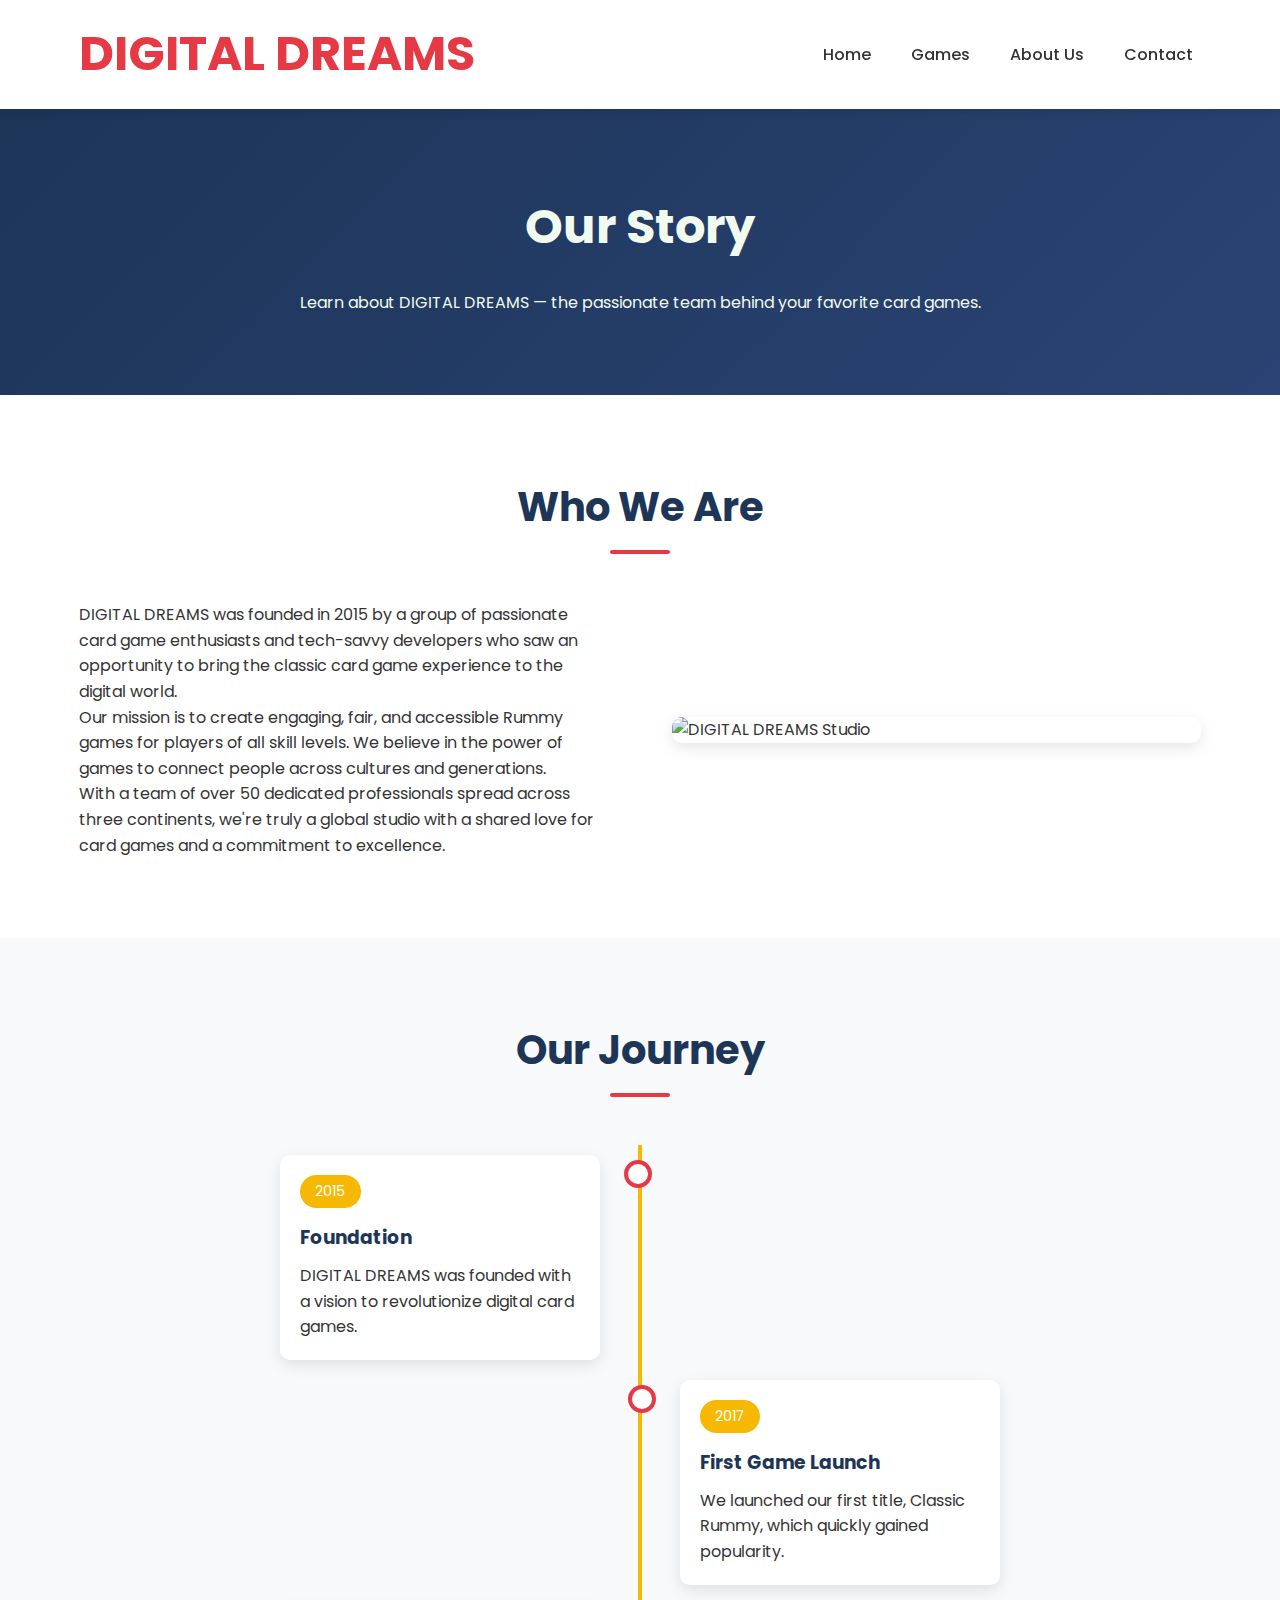
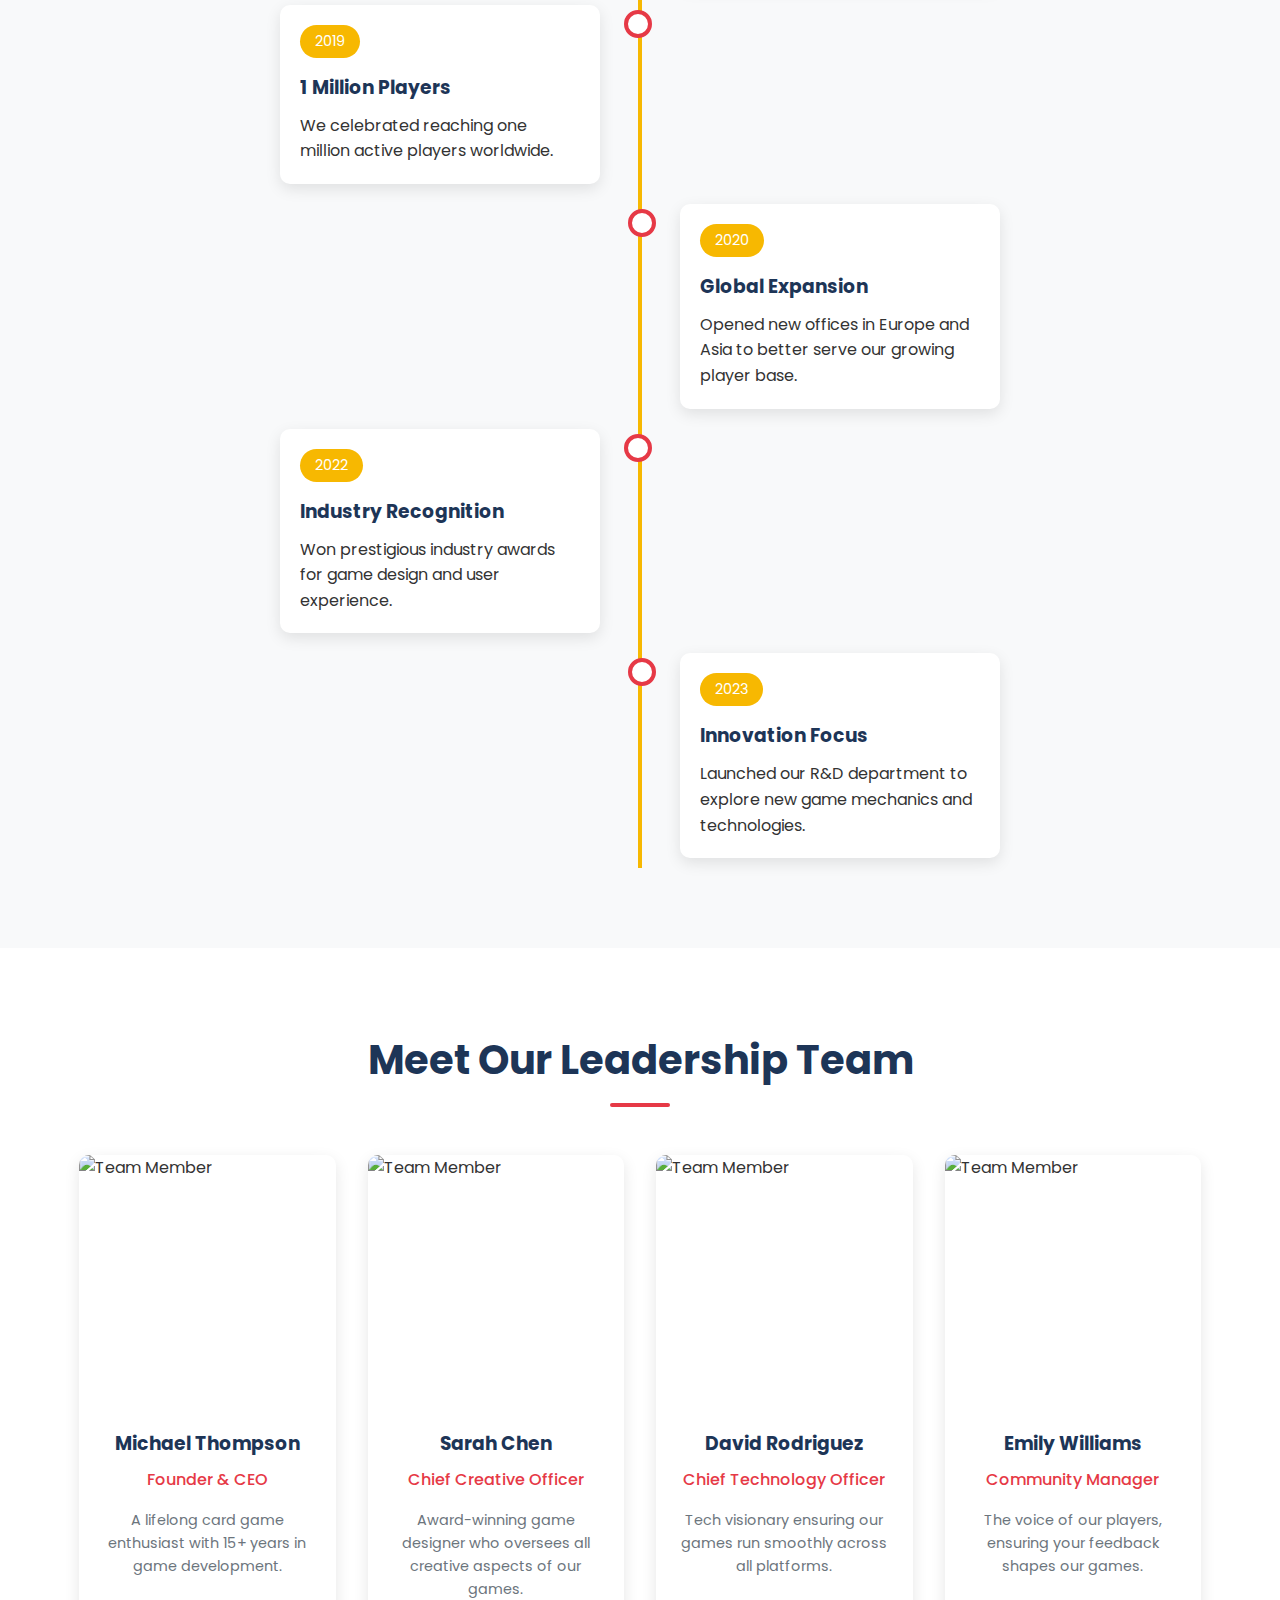
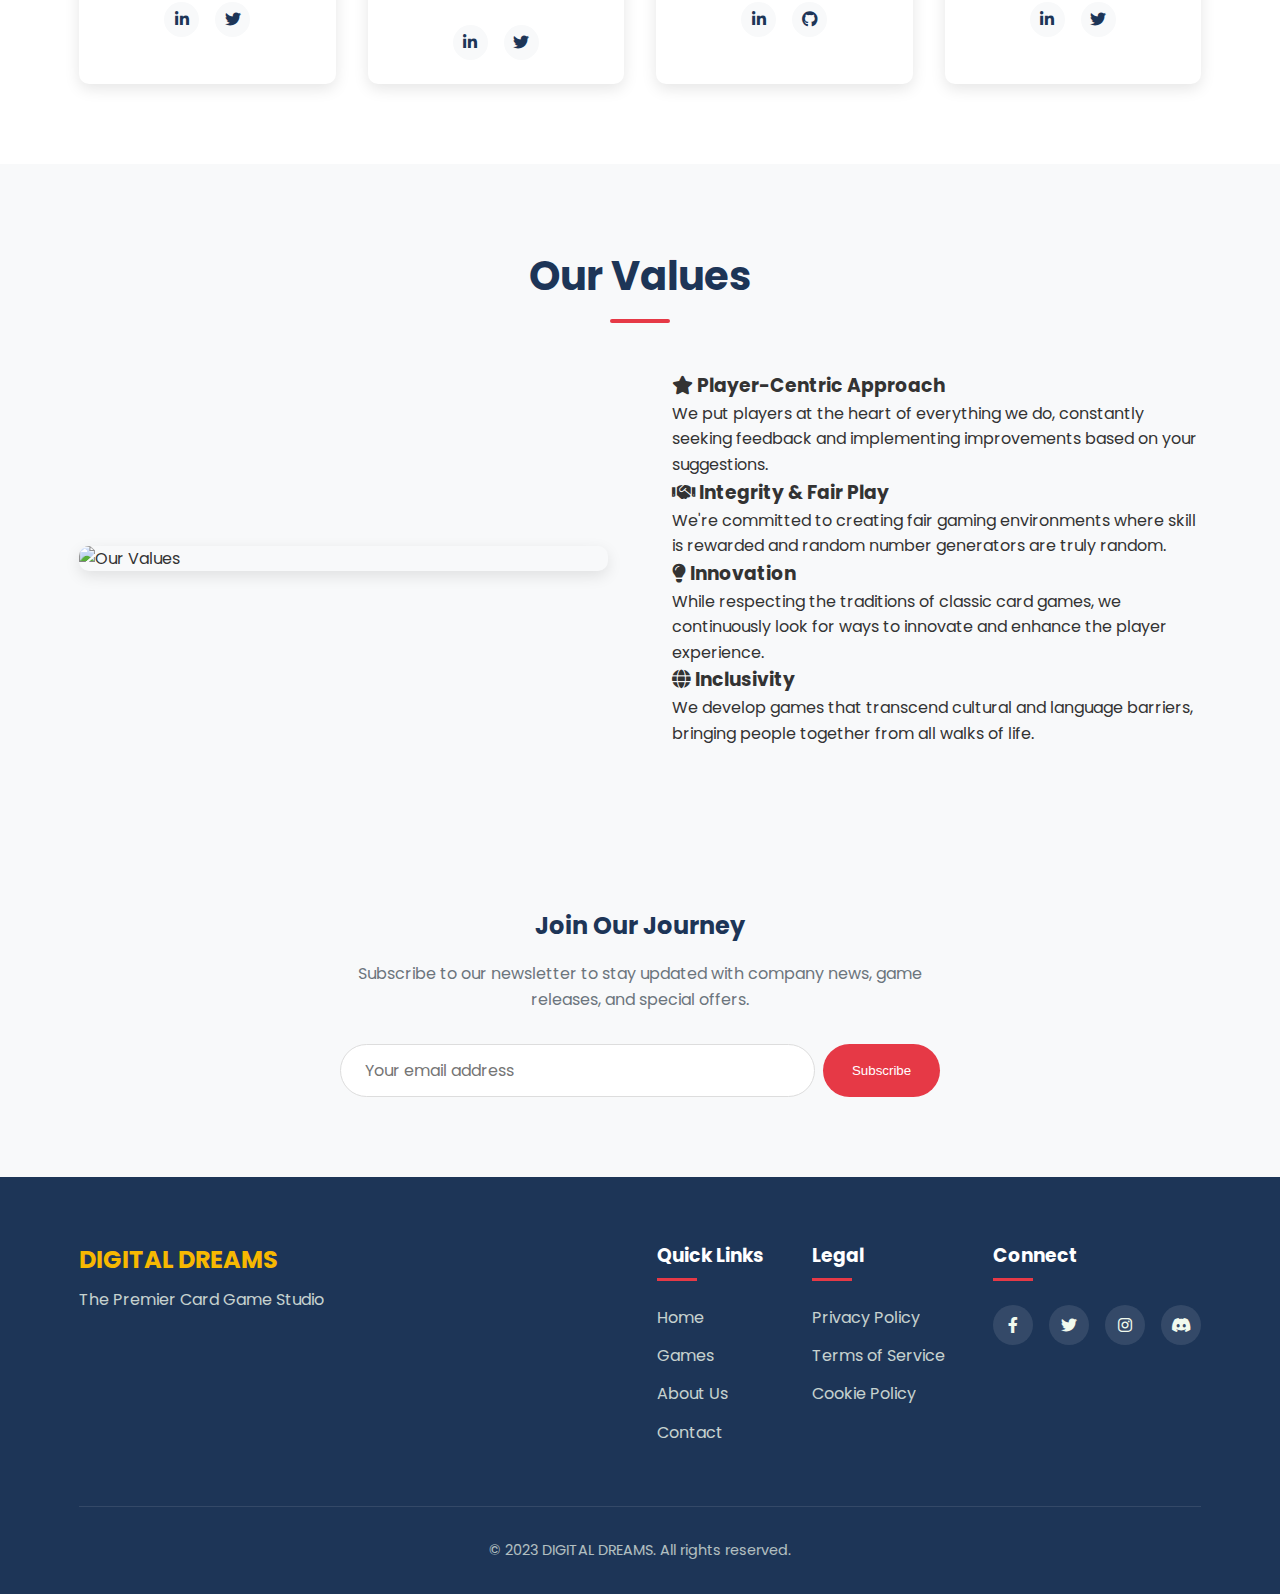
==== pages/about.html @ e808d35d "初始提交：DIGITAL DREAMS网站框架" ====
<!DOCTYPE html>
<html lang="en">

<head>
    <meta charset="UTF-8">
    <meta name="viewport" content="width=device-width, initial-scale=1.0">
    <title>About Us - DIGITAL DREAMS</title>
    <link rel="stylesheet" href="../assets/css/style.css">
    <link rel="stylesheet" href="https://cdnjs.cloudflare.com/ajax/libs/font-awesome/6.0.0/css/all.min.css">
    <link rel="preconnect" href="https://fonts.googleapis.com">
    <link rel="preconnect" href="https://fonts.gstatic.com" crossorigin>
    <link href="https://fonts.googleapis.com/css2?family=Poppins:wght@300;400;500;600;700&display=swap"
        rel="stylesheet">
    <style>
        /* Additional styles specific to about page */
        .about-hero {
            background: linear-gradient(135deg, var(--secondary-color) 0%, #2a4374 100%);
            color: var(--light-text);
            padding: 5rem 0;
            position: relative;
        }

        .about-hero::after {
            content: '';
            position: absolute;
            top: 0;
            left: 0;
            width: 100%;
            height: 100%;
            background-image: url('../assets/images/card-pattern.webp');
            background-size: 200px;
            opacity: 0.05;
            z-index: 1;
        }

        .about-hero .container {
            position: relative;
            z-index: 2;
            text-align: center;
            max-width: 800px;
        }

        .about-hero h1 {
            font-size: 3rem;
            margin-bottom: 1.5rem;
        }

        .about-section {
            padding: 5rem 0;
        }

        .about-section:nth-child(even) {
            background-color: var(--light-gray);
        }

        .about-content {
            display: flex;
            align-items: center;
            gap: 4rem;
        }

        .about-text {
            flex: 1;
        }

        .about-image {
            flex: 1;
            border-radius: 10px;
            overflow: hidden;
            box-shadow: var(--shadow);
        }

        .team-grid {
            display: grid;
            grid-template-columns: repeat(auto-fill, minmax(250px, 1fr));
            gap: 2rem;
            margin-top: 3rem;
        }

        .team-member {
            background-color: white;
            border-radius: 10px;
            overflow: hidden;
            box-shadow: var(--shadow);
            transition: var(--transition);
        }

        .team-member:hover {
            transform: translateY(-10px);
        }

        .team-image {
            height: 250px;
        }

        .team-image img {
            width: 100%;
            height: 100%;
            object-fit: cover;
        }

        .team-info {
            padding: 1.5rem;
            text-align: center;
        }

        .team-info h3 {
            margin-bottom: 0.5rem;
            color: var(--dark-color);
        }

        .team-info h4 {
            color: var(--primary-color);
            font-weight: 500;
            margin-bottom: 1rem;
        }

        .team-info p {
            font-size: 0.9rem;
            color: var(--gray-color);
        }

        .team-social {
            display: flex;
            justify-content: center;
            gap: 1rem;
            margin-top: 1.5rem;
        }

        .team-social a {
            width: 35px;
            height: 35px;
            border-radius: 50%;
            background-color: var(--light-gray);
            display: flex;
            align-items: center;
            justify-content: center;
            color: var(--dark-color);
            transition: var(--transition);
        }

        .team-social a:hover {
            background-color: var(--primary-color);
            color: white;
        }

        /* Timeline styles */
        .timeline {
            position: relative;
            max-width: 800px;
            margin: 3rem auto 0;
        }

        .timeline::after {
            content: '';
            position: absolute;
            width: 4px;
            background-color: var(--accent-color);
            top: 0;
            bottom: 0;
            left: 50%;
            margin-left: -2px;
        }

        .timeline-item {
            padding: 10px 40px;
            position: relative;
            width: 50%;
            box-sizing: border-box;
        }

        .timeline-item:nth-child(odd) {
            left: 0;
        }

        .timeline-item:nth-child(even) {
            left: 50%;
        }

        .timeline-item::after {
            content: '';
            position: absolute;
            width: 20px;
            height: 20px;
            background-color: white;
            border: 4px solid var(--primary-color);
            top: 15px;
            border-radius: 50%;
            z-index: 1;
        }

        .timeline-item:nth-child(odd)::after {
            right: -12px;
        }

        .timeline-item:nth-child(even)::after {
            left: -12px;
        }

        .timeline-content {
            padding: 20px;
            background-color: white;
            position: relative;
            border-radius: 10px;
            box-shadow: var(--shadow);
        }

        .timeline-content h3 {
            color: var(--dark-color);
            margin-bottom: 10px;
        }

        .timeline-date {
            display: inline-block;
            background-color: var(--accent-color);
            color: white;
            padding: 5px 15px;
            border-radius: 20px;
            font-size: 0.9rem;
            margin-bottom: 15px;
        }

        @media screen and (max-width: 768px) {
            .about-content {
                flex-direction: column;
                gap: 2rem;
            }

            .timeline::after {
                left: 31px;
            }

            .timeline-item {
                width: 100%;
                padding-left: 70px;
                padding-right: 20px;
            }

            .timeline-item:nth-child(even) {
                left: 0;
            }

            .timeline-item::after {
                left: 19px;
            }

            .timeline-item:nth-child(odd)::after {
                right: auto;
            }
        }
    </style>
</head>

<body>
    <header>
        <div class="container">
            <div class="logo">
                <a href="../index.html">
                    <h1>DIGITAL DREAMS</h1>
                </a>
            </div>
            <nav>
                <ul class="main-nav">
                    <li><a href="../index.html">Home</a></li>
                    <li><a href="games.html">Games</a></li>
                    <li><a href="about.html" class="active">About Us</a></li>
                    <li><a href="contact.html">Contact</a></li>
                </ul>
                <div class="mobile-menu-toggle">
                    <i class="fas fa-bars"></i>
                </div>
            </nav>
        </div>
    </header>

    <section class="about-hero">
        <div class="container">
            <h1>Our Story</h1>
            <p>Learn about DIGITAL DREAMS — the passionate team behind your favorite card games.</p>
        </div>
    </section>

    <section class="about-section">
        <div class="container">
            <h2 class="section-title">Who We Are</h2>
            <div class="about-content">
                <div class="about-text">
                    <p>DIGITAL DREAMS was founded in 2015 by a group of passionate card game enthusiasts and tech-savvy
                        developers who saw an opportunity to bring the classic card game experience to the digital
                        world.</p>
                    <p>Our mission is to create engaging, fair, and accessible Rummy games for players of all skill
                        levels. We believe in the power of games to connect people across cultures and generations.</p>
                    <p>With a team of over 50 dedicated professionals spread across three continents, we're truly a
                        global studio with a shared love for card games and a commitment to excellence.</p>
                </div>
                <div class="about-image">
                    <img src="../assets/images/studio.webp" alt="DIGITAL DREAMS Studio">
                </div>
            </div>
        </div>
    </section>

    <section class="about-section">
        <div class="container">
            <h2 class="section-title">Our Journey</h2>
            <div class="timeline">
                <div class="timeline-item">
                    <div class="timeline-content">
                        <span class="timeline-date">2015</span>
                        <h3>Foundation</h3>
                        <p>DIGITAL DREAMS was founded with a vision to revolutionize digital card games.</p>
                    </div>
                </div>
                <div class="timeline-item">
                    <div class="timeline-content">
                        <span class="timeline-date">2017</span>
                        <h3>First Game Launch</h3>
                        <p>We launched our first title, Classic Rummy, which quickly gained popularity.</p>
                    </div>
                </div>
                <div class="timeline-item">
                    <div class="timeline-content">
                        <span class="timeline-date">2019</span>
                        <h3>1 Million Players</h3>
                        <p>We celebrated reaching one million active players worldwide.</p>
                    </div>
                </div>
                <div class="timeline-item">
                    <div class="timeline-content">
                        <span class="timeline-date">2020</span>
                        <h3>Global Expansion</h3>
                        <p>Opened new offices in Europe and Asia to better serve our growing player base.</p>
                    </div>
                </div>
                <div class="timeline-item">
                    <div class="timeline-content">
                        <span class="timeline-date">2022</span>
                        <h3>Industry Recognition</h3>
                        <p>Won prestigious industry awards for game design and user experience.</p>
                    </div>
                </div>
                <div class="timeline-item">
                    <div class="timeline-content">
                        <span class="timeline-date">2023</span>
                        <h3>Innovation Focus</h3>
                        <p>Launched our R&D department to explore new game mechanics and technologies.</p>
                    </div>
                </div>
            </div>
        </div>
    </section>

    <section class="about-section">
        <div class="container">
            <h2 class="section-title">Meet Our Leadership Team</h2>
            <div class="team-grid">
                <div class="team-member">
                    <div class="team-image">
                        <img src="../assets/images/team1.webp" alt="Team Member">
                    </div>
                    <div class="team-info">
                        <h3>Michael Thompson</h3>
                        <h4>Founder & CEO</h4>
                        <p>A lifelong card game enthusiast with 15+ years in game development.</p>
                        <div class="team-social">
                            <a href="#"><i class="fab fa-linkedin-in"></i></a>
                            <a href="#"><i class="fab fa-twitter"></i></a>
                        </div>
                    </div>
                </div>
                <div class="team-member">
                    <div class="team-image">
                        <img src="../assets/images/team2.webp" alt="Team Member">
                    </div>
                    <div class="team-info">
                        <h3>Sarah Chen</h3>
                        <h4>Chief Creative Officer</h4>
                        <p>Award-winning game designer who oversees all creative aspects of our games.</p>
                        <div class="team-social">
                            <a href="#"><i class="fab fa-linkedin-in"></i></a>
                            <a href="#"><i class="fab fa-twitter"></i></a>
                        </div>
                    </div>
                </div>
                <div class="team-member">
                    <div class="team-image">
                        <img src="../assets/images/team3.webp" alt="Team Member">
                    </div>
                    <div class="team-info">
                        <h3>David Rodriguez</h3>
                        <h4>Chief Technology Officer</h4>
                        <p>Tech visionary ensuring our games run smoothly across all platforms.</p>
                        <div class="team-social">
                            <a href="#"><i class="fab fa-linkedin-in"></i></a>
                            <a href="#"><i class="fab fa-github"></i></a>
                        </div>
                    </div>
                </div>
                <div class="team-member">
                    <div class="team-image">
                        <img src="../assets/images/team4.webp" alt="Team Member">
                    </div>
                    <div class="team-info">
                        <h3>Emily Williams</h3>
                        <h4>Community Manager</h4>
                        <p>The voice of our players, ensuring your feedback shapes our games.</p>
                        <div class="team-social">
                            <a href="#"><i class="fab fa-linkedin-in"></i></a>
                            <a href="#"><i class="fab fa-twitter"></i></a>
                        </div>
                    </div>
                </div>
            </div>
        </div>
    </section>

    <section class="about-section">
        <div class="container">
            <h2 class="section-title">Our Values</h2>
            <div class="about-content">
                <div class="about-image">
                    <img src="../assets/images/values.webp" alt="Our Values">
                </div>
                <div class="about-text">
                    <h3><i class="fas fa-star"></i> Player-Centric Approach</h3>
                    <p>We put players at the heart of everything we do, constantly seeking feedback and implementing
                        improvements based on your suggestions.</p>

                    <h3><i class="fas fa-handshake"></i> Integrity & Fair Play</h3>
                    <p>We're committed to creating fair gaming environments where skill is rewarded and random number
                        generators are truly random.</p>

                    <h3><i class="fas fa-lightbulb"></i> Innovation</h3>
                    <p>While respecting the traditions of classic card games, we continuously look for ways to innovate
                        and enhance the player experience.</p>

                    <h3><i class="fas fa-globe"></i> Inclusivity</h3>
                    <p>We develop games that transcend cultural and language barriers, bringing people together from all
                        walks of life.</p>
                </div>
            </div>
        </div>
    </section>

    <section id="newsletter" class="newsletter">
        <div class="container">
            <div class="newsletter-content">
                <h2>Join Our Journey</h2>
                <p>Subscribe to our newsletter to stay updated with company news, game releases, and special offers.</p>
                <form class="newsletter-form">
                    <input type="email" placeholder="Your email address" required>
                    <button type="submit" class="btn btn-primary">Subscribe</button>
                </form>
            </div>
        </div>
    </section>

    <footer>
        <div class="container">
            <div class="footer-content">
                <div class="footer-logo">
                    <h2>DIGITAL DREAMS</h2>
                    <p>The Premier Card Game Studio</p>
                </div>
                <div class="footer-links">
                    <div class="footer-column">
                        <h3>Quick Links</h3>
                        <ul>
                            <li><a href="../index.html">Home</a></li>
                            <li><a href="games.html">Games</a></li>
                            <li><a href="about.html">About Us</a></li>
                            <li><a href="contact.html">Contact</a></li>
                        </ul>
                    </div>
                    <div class="footer-column">
                        <h3>Legal</h3>
                        <ul>
                            <li><a href="#">Privacy Policy</a></li>
                            <li><a href="#">Terms of Service</a></li>
                            <li><a href="#">Cookie Policy</a></li>
                        </ul>
                    </div>
                    <div class="footer-column">
                        <h3>Connect</h3>
                        <div class="social-icons">
                            <a href="#"><i class="fab fa-facebook-f"></i></a>
                            <a href="#"><i class="fab fa-twitter"></i></a>
                            <a href="#"><i class="fab fa-instagram"></i></a>
                            <a href="#"><i class="fab fa-discord"></i></a>
                        </div>
                    </div>
                </div>
            </div>
            <div class="footer-bottom">
                <p>&copy; 2023 DIGITAL DREAMS. All rights reserved.</p>
            </div>
        </div>
    </footer>

    <script src="../assets/js/main.js"></script>
</body>

</html>
---- assets/css/style.css ----
/* 
 * Royal Rummy Website Styles
 * Modern, clean design with card game aesthetic
 */

/* === Base Styles === */
:root {
    --primary-color: #e63946;
    --secondary-color: #1d3557;
    --accent-color: #f7b801;
    --light-color: #f1faee;
    --dark-color: #1d3557;
    --text-color: #333;
    --light-text: #f1faee;
    --gray-color: #6c757d;
    --light-gray: #f8f9fa;
    --shadow: 0 5px 15px rgba(0, 0, 0, 0.1);
    --transition: all 0.3s ease;
}

* {
    margin: 0;
    padding: 0;
    box-sizing: border-box;
}

body {
    font-family: 'Poppins', sans-serif;
    line-height: 1.6;
    color: var(--text-color);
    background-color: #fff;
    overflow-x: hidden;
}

a {
    text-decoration: none;
    color: inherit;
    transition: var(--transition);
}

ul {
    list-style: none;
}

img {
    max-width: 100%;
    height: auto;
    display: block;
}

.container {
    width: 90%;
    max-width: 1200px;
    margin: 0 auto;
    padding: 0 15px;
}

.section-title {
    font-size: 2.5rem;
    margin-bottom: 3rem;
    text-align: center;
    color: var(--dark-color);
    position: relative;
    padding-bottom: 15px;
}

.section-title::after {
    content: '';
    position: absolute;
    bottom: 0;
    left: 50%;
    transform: translateX(-50%);
    width: 60px;
    height: 4px;
    background-color: var(--primary-color);
    border-radius: 2px;
}

section {
    padding: 5rem 0;
}

/* === Buttons === */
.btn {
    display: inline-block;
    padding: 0.8rem 1.8rem;
    border-radius: 30px;
    font-weight: 500;
    text-align: center;
    cursor: pointer;
    transition: var(--transition);
    border: none;
}

.btn-primary {
    background-color: var(--primary-color);
    color: white;
}

.btn-primary:hover {
    background-color: #d62839;
    transform: translateY(-3px);
    box-shadow: var(--shadow);
}

.btn-secondary {
    background-color: var(--secondary-color);
    color: white;
}

.btn-secondary:hover {
    background-color: #152b48;
    transform: translateY(-3px);
    box-shadow: var(--shadow);
}

.btn-outline {
    background: transparent;
    border: 2px solid var(--primary-color);
    color: var(--primary-color);
}

.btn-outline:hover {
    background-color: var(--primary-color);
    color: white;
    transform: translateY(-3px);
}

/* === Header === */
header {
    position: sticky;
    top: 0;
    background-color: white;
    box-shadow: 0 2px 10px rgba(0, 0, 0, 0.1);
    z-index: 1000;
    padding: 1rem 0;
}

header .container {
    display: flex;
    justify-content: space-between;
    align-items: center;
}

.logo a {
    font-size: 1.5rem;
    font-weight: 700;
    color: var(--primary-color);
}

.main-nav {
    display: flex;
}

.main-nav li {
    margin-left: 1.5rem;
}

.main-nav a {
    color: var(--text-color);
    font-weight: 500;
    padding: 0.5rem;
    position: relative;
}

.main-nav a::after {
    content: '';
    position: absolute;
    bottom: 0;
    left: 0;
    width: 0;
    height: 2px;
    background-color: var(--primary-color);
    transition: var(--transition);
}

.main-nav a:hover::after,
.main-nav a.active::after {
    width: 100%;
}

.mobile-menu-toggle {
    display: none;
    font-size: 1.5rem;
    cursor: pointer;
}

/* === Hero Section === */
.hero {
    background: linear-gradient(135deg, var(--secondary-color) 0%, #2a4374 100%);
    color: var(--light-text);
    padding: 6rem 0;
    position: relative;
    overflow: hidden;
}

.hero::after {
    content: '';
    position: absolute;
    top: 0;
    left: 0;
    width: 100%;
    height: 100%;
    background-image: url('../images/card-pattern.webp');
    background-size: 200px;
    opacity: 0.05;
    z-index: 1;
}

.hero .container {
    display: flex;
    align-items: center;
    justify-content: space-between;
    position: relative;
    z-index: 2;
}

.hero-content {
    width: 50%;
}

.hero-content h1 {
    font-size: 3.5rem;
    line-height: 1.2;
    margin-bottom: 1rem;
    color: white;
}

.hero-content h2 {
    font-size: 1.5rem;
    margin-bottom: 1.5rem;
    color: var(--accent-color);
}

.hero-content p {
    font-size: 1.1rem;
    margin-bottom: 2rem;
    opacity: 0.9;
}

.cta-buttons {
    display: flex;
    gap: 1rem;
}

.hero-image {
    width: 45%;
    position: relative;
}

.hero-img {
    border-radius: 10px;
    box-shadow: var(--shadow);
    transform: rotate(5deg);
    transition: var(--transition);
}

.hero-img:hover {
    transform: rotate(0);
}

/* === Features Section === */
.features {
    background-color: var(--light-gray);
}

.features-grid {
    display: grid;
    grid-template-columns: repeat(auto-fit, minmax(250px, 1fr));
    gap: 2rem;
}

.feature-card {
    background-color: white;
    padding: 2rem;
    border-radius: 10px;
    box-shadow: var(--shadow);
    text-align: center;
    transition: var(--transition);
}

.feature-card:hover {
    transform: translateY(-10px);
}

.feature-icon {
    font-size: 2.5rem;
    margin-bottom: 1.5rem;
    color: var(--primary-color);
}

.feature-card h3 {
    margin-bottom: 1rem;
    color: var(--dark-color);
}

/* === Games Section === */
.games-grid {
    display: grid;
    grid-template-columns: repeat(auto-fit, minmax(300px, 1fr));
    gap: 2rem;
}

.game-card {
    border-radius: 10px;
    overflow: hidden;
    box-shadow: var(--shadow);
    transition: var(--transition);
    background-color: white;
}

.game-card:hover {
    transform: translateY(-10px);
    box-shadow: 0 15px 30px rgba(0, 0, 0, 0.15);
}

.game-image img {
    width: 100%;
    height: 200px;
    object-fit: cover;
    transition: var(--transition);
}

.game-card:hover .game-image img {
    transform: scale(1.05);
}

.game-info {
    padding: 1.5rem;
}

.game-info h3 {
    margin-bottom: 0.8rem;
    color: var(--dark-color);
}

.game-info p {
    margin-bottom: 1.2rem;
    color: var(--gray-color);
}

/* === Testimonials Section === */
.testimonials {
    background-color: var(--secondary-color);
    color: var(--light-text);
}

.testimonials .section-title {
    color: white;
}

.testimonials .section-title::after {
    background-color: var(--accent-color);
}

.testimonial-slider {
    display: grid;
    grid-template-columns: repeat(auto-fit, minmax(300px, 1fr));
    gap: 2rem;
}

.testimonial {
    background-color: rgba(255, 255, 255, 0.1);
    padding: 2rem;
    border-radius: 10px;
    backdrop-filter: blur(10px);
}

.testimonial-content {
    font-style: italic;
    margin-bottom: 1.5rem;
    position: relative;
}

.testimonial-content::before {
    content: '"';
    font-size: 4rem;
    position: absolute;
    top: -20px;
    left: -10px;
    opacity: 0.2;
    color: var(--accent-color);
}

.testimonial-author {
    display: flex;
    align-items: center;
}

.testimonial-author img {
    width: 50px;
    height: 50px;
    border-radius: 50%;
    margin-right: 1rem;
    border: 2px solid var(--accent-color);
}

.author-info h4 {
    font-weight: 600;
}

.author-info p {
    font-size: 0.9rem;
    opacity: 0.8;
}

/* === Newsletter Section === */
.newsletter {
    background-color: var(--light-gray);
    text-align: center;
}

.newsletter-content {
    max-width: 600px;
    margin: 0 auto;
}

.newsletter-content h2 {
    margin-bottom: 1rem;
    color: var(--dark-color);
}

.newsletter-content p {
    margin-bottom: 2rem;
    color: var(--gray-color);
}

.newsletter-form {
    display: flex;
    justify-content: center;
    gap: 0.5rem;
}

.newsletter-form input {
    flex: 1;
    padding: 0.8rem 1.5rem;
    border: 1px solid #ddd;
    border-radius: 30px;
    font-family: inherit;
    font-size: 1rem;
}

.newsletter-form input:focus {
    outline: none;
    border-color: var(--primary-color);
}

/* === Footer === */
footer {
    background-color: var(--dark-color);
    color: var(--light-text);
    padding: 4rem 0 2rem;
}

.footer-content {
    display: flex;
    flex-wrap: wrap;
    justify-content: space-between;
    gap: 2rem;
    margin-bottom: 3rem;
}

.footer-logo h2 {
    color: var(--accent-color);
    margin-bottom: 0.5rem;
}

.footer-logo p {
    opacity: 0.8;
}

.footer-links {
    display: flex;
    flex-wrap: wrap;
    gap: 3rem;
}

.footer-column h3 {
    color: white;
    margin-bottom: 1.5rem;
    position: relative;
    padding-bottom: 10px;
}

.footer-column h3::after {
    content: '';
    position: absolute;
    bottom: 0;
    left: 0;
    width: 40px;
    height: 3px;
    background-color: var(--primary-color);
}

.footer-column ul li {
    margin-bottom: 0.8rem;
}

.footer-column ul li a {
    opacity: 0.8;
    transition: var(--transition);
}

.footer-column ul li a:hover {
    opacity: 1;
    padding-left: 5px;
    color: var(--accent-color);
}

.social-icons {
    display: flex;
    gap: 1rem;
}

.social-icons a {
    width: 40px;
    height: 40px;
    border-radius: 50%;
    background-color: rgba(255, 255, 255, 0.1);
    display: flex;
    align-items: center;
    justify-content: center;
    transition: var(--transition);
}

.social-icons a:hover {
    background-color: var(--primary-color);
    transform: translateY(-5px);
}

.footer-bottom {
    text-align: center;
    padding-top: 2rem;
    border-top: 1px solid rgba(255, 255, 255, 0.1);
}

.footer-bottom p {
    opacity: 0.7;
    font-size: 0.9rem;
}

/* === Responsive Styles === */
@media (max-width: 992px) {
    .hero .container {
        flex-direction: column;
        text-align: center;
    }

    .hero-content,
    .hero-image {
        width: 100%;
    }

    .hero-content {
        margin-bottom: 3rem;
    }

    .cta-buttons {
        justify-content: center;
    }

    .features-grid {
        grid-template-columns: repeat(2, 1fr);
    }
}

@media (max-width: 768px) {
    .section-title {
        font-size: 2rem;
    }

    .hero-content h1 {
        font-size: 2.5rem;
    }

    .main-nav {
        display: none;
    }

    .mobile-menu-toggle {
        display: block;
    }

    .features-grid,
    .games-grid,
    .testimonial-slider {
        grid-template-columns: 1fr;
    }

    .footer-content {
        flex-direction: column;
    }

    .newsletter-form {
        flex-direction: column;
    }

    .newsletter-form input,
    .newsletter-form button {
        width: 100%;
    }
}

@media (max-width: 576px) {
    section {
        padding: 3rem 0;
    }

    .btn {
        padding: 0.7rem 1.4rem;
    }
}
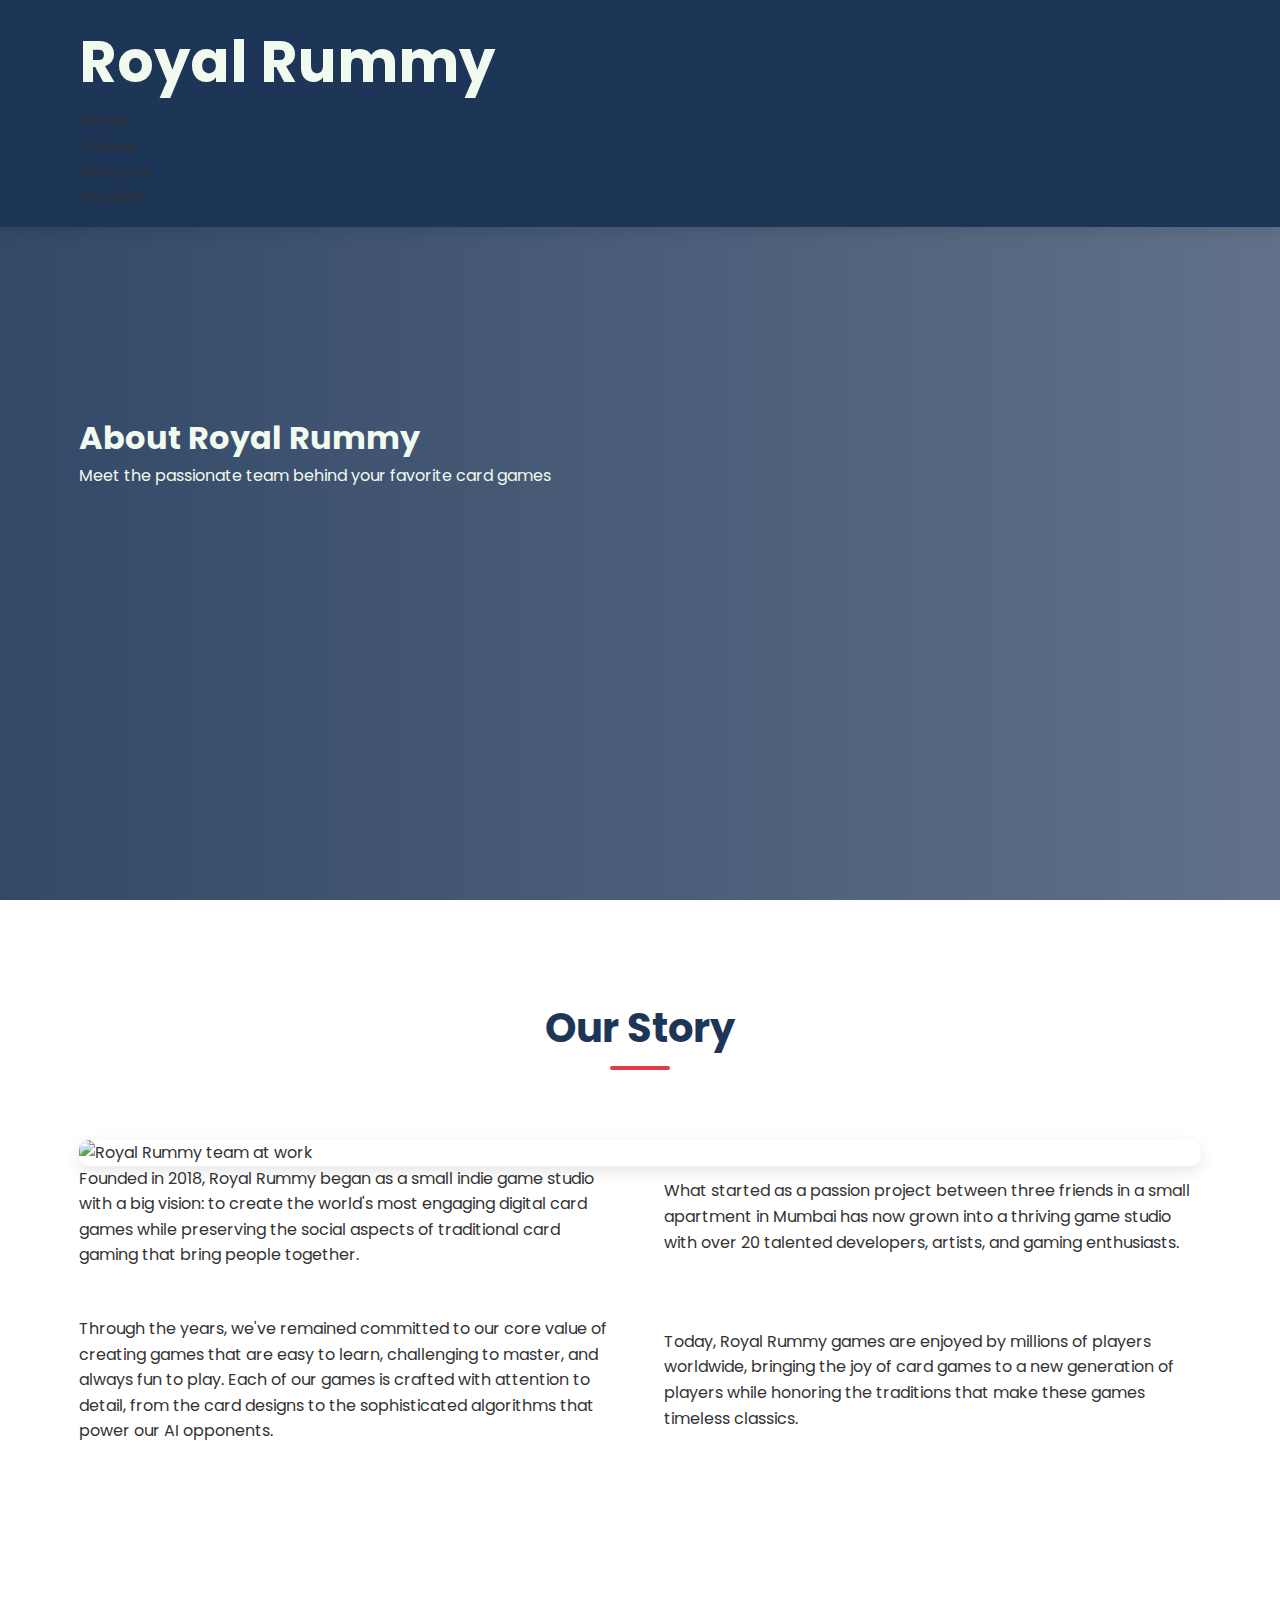
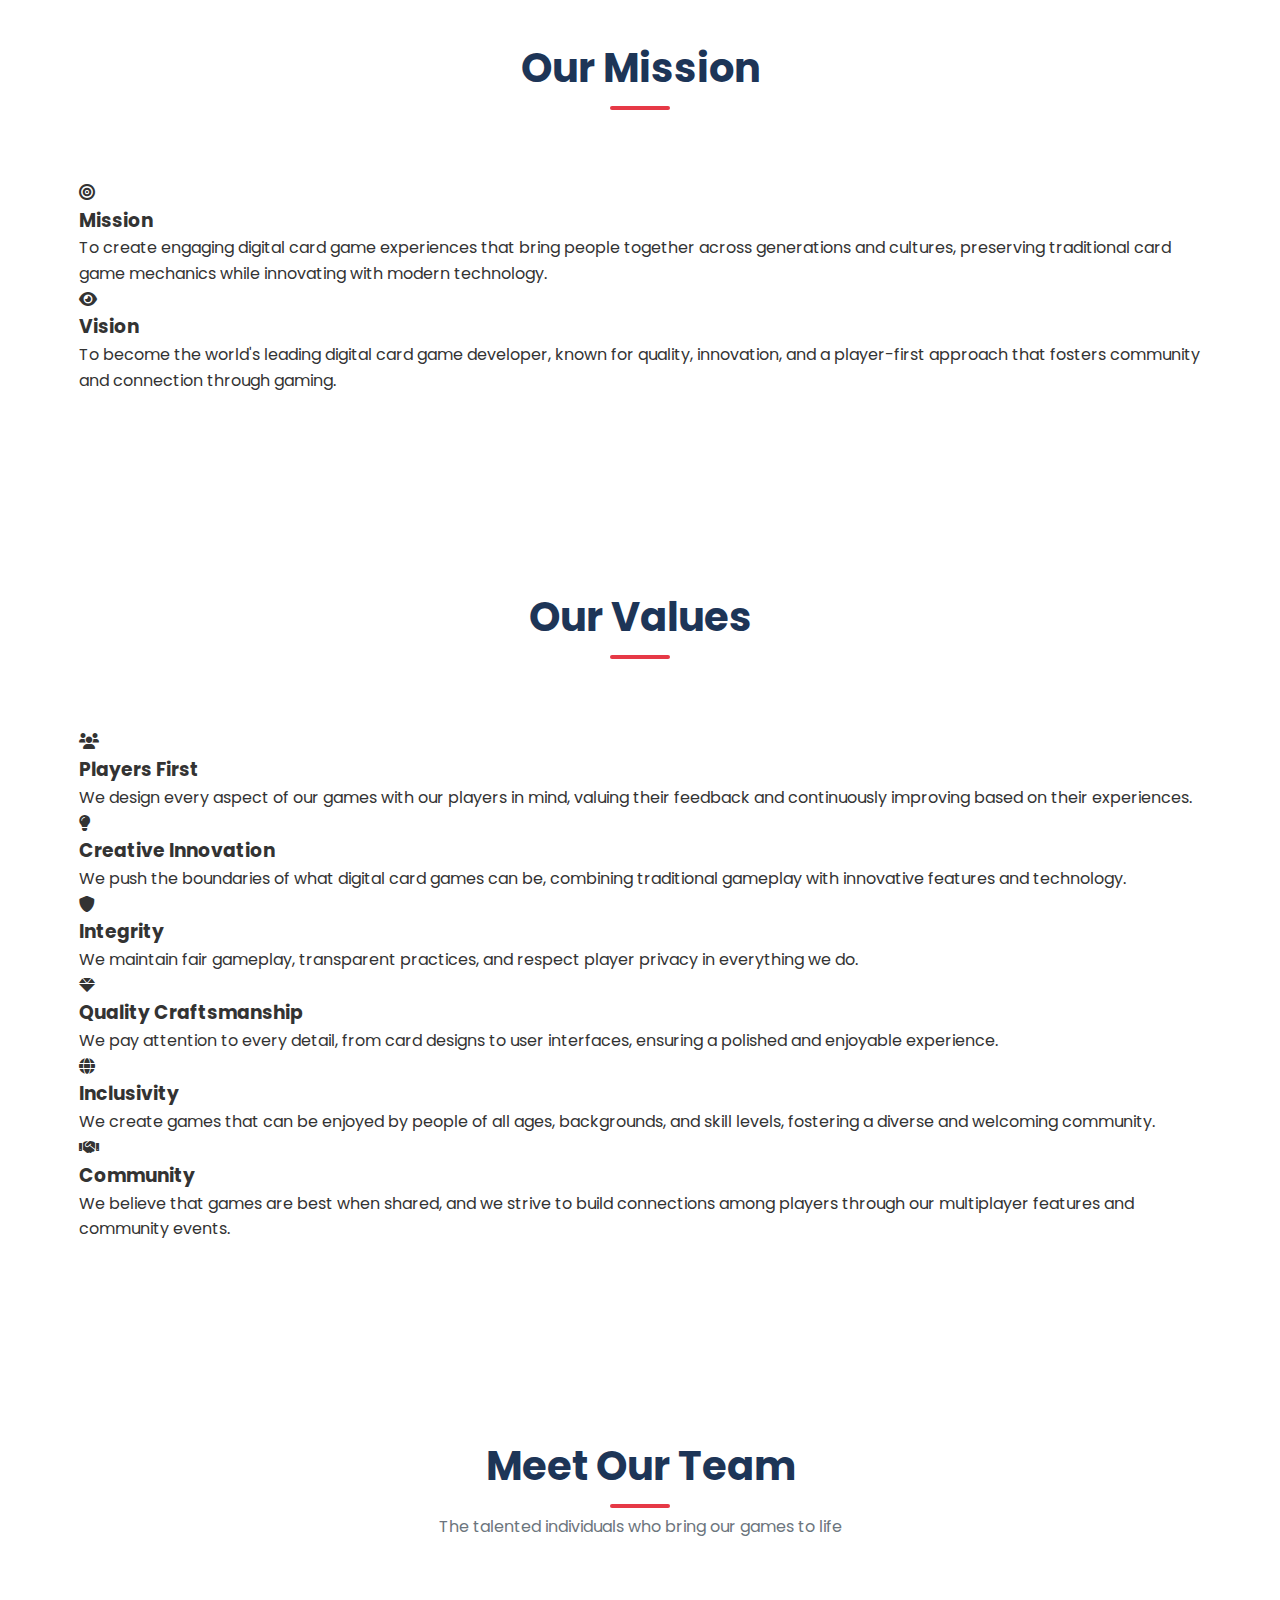
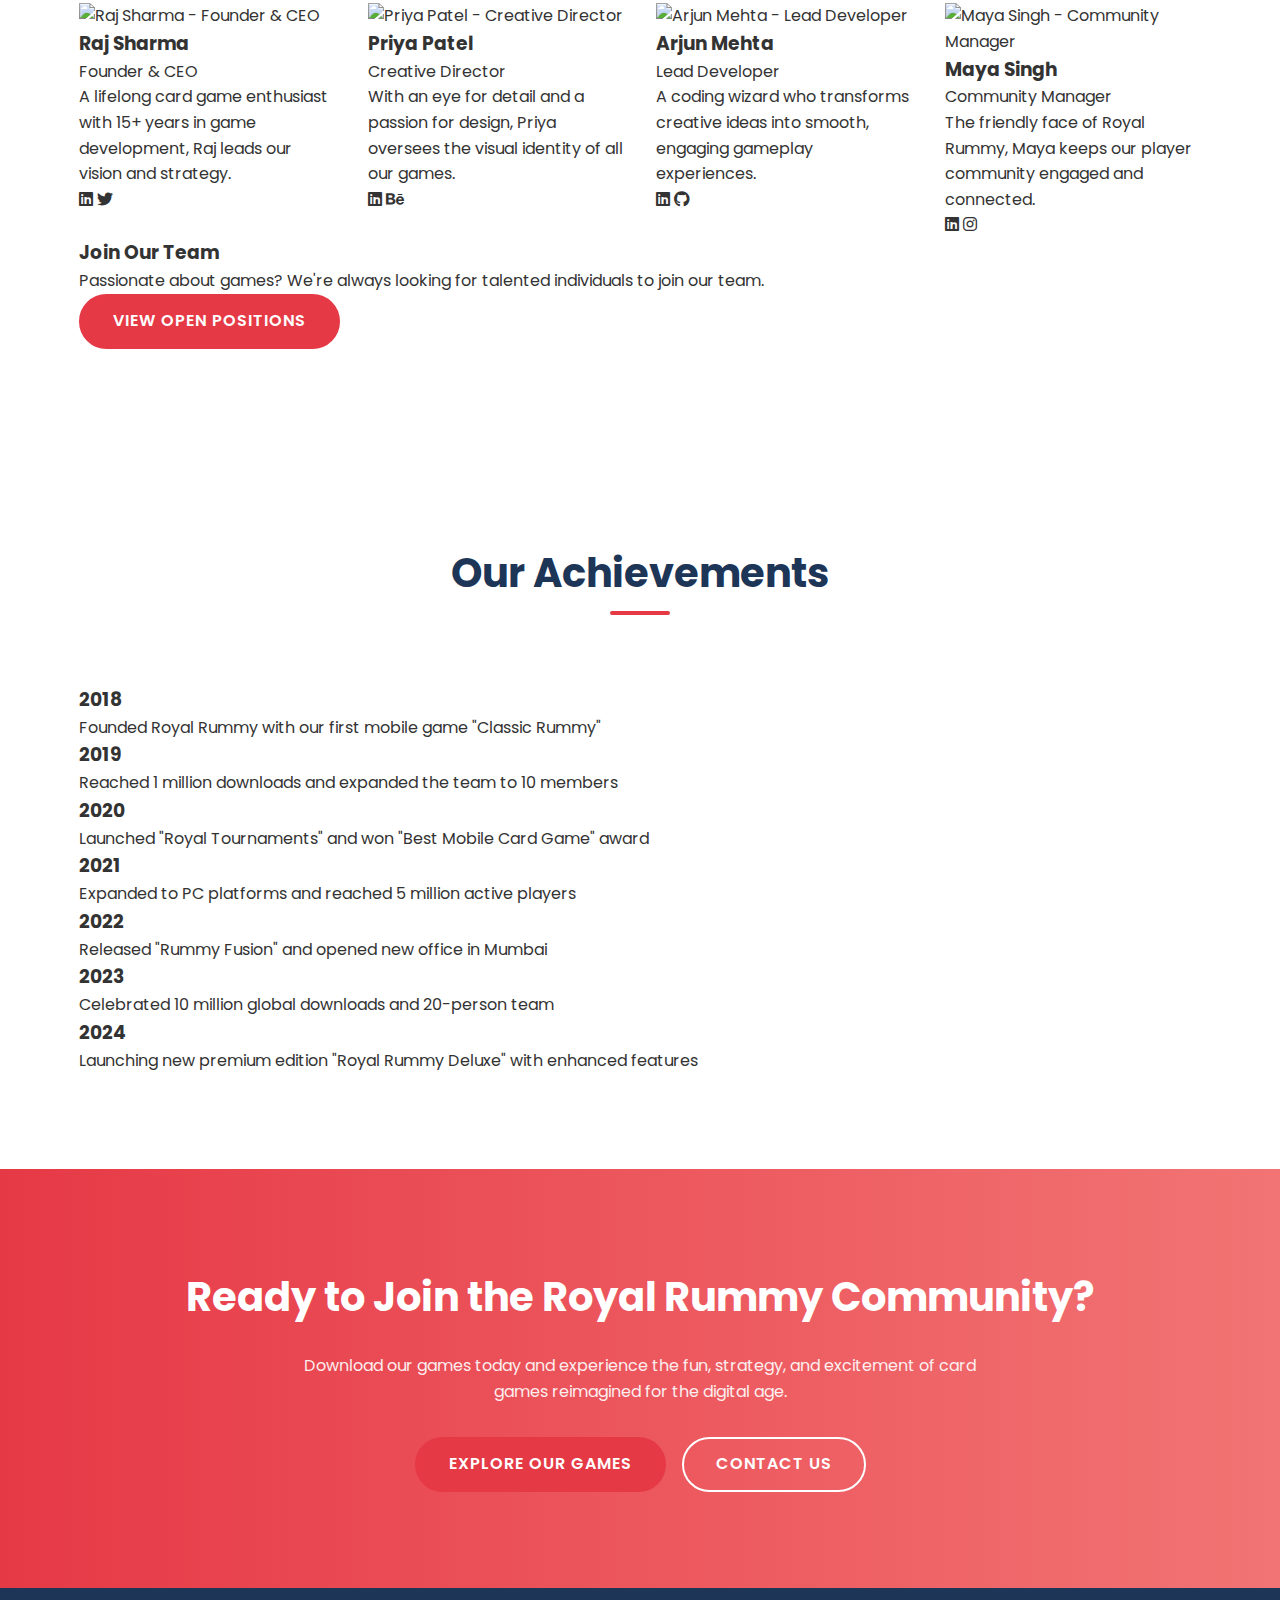
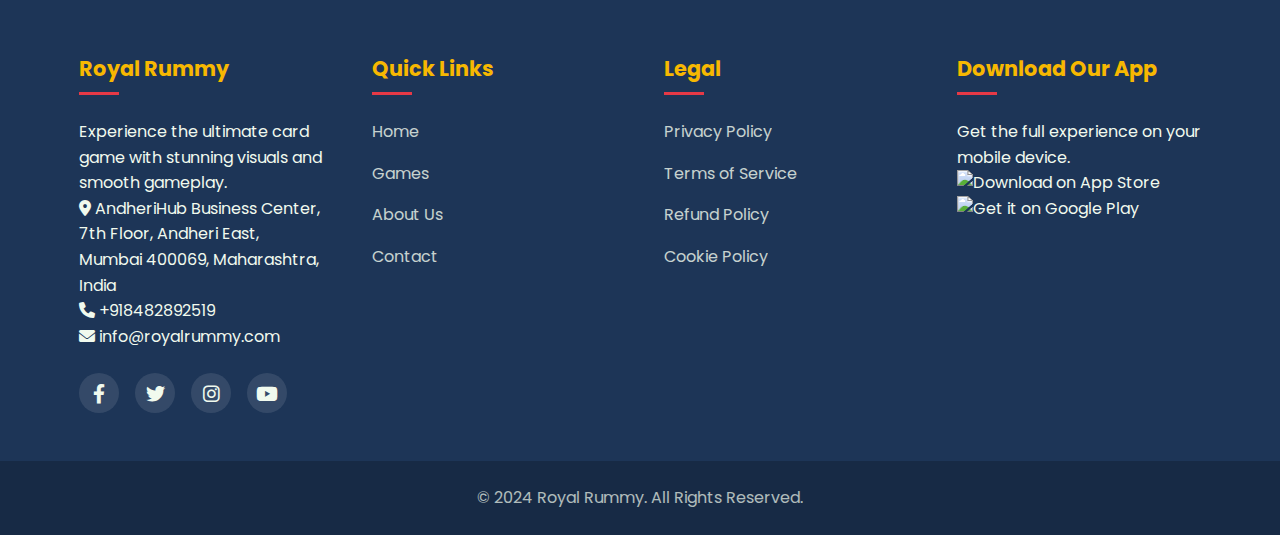
==== commit c5324b5d: "删除games.html页面" ====
--- a/pages/about.html
+++ b/pages/about.html
@@ -4,499 +4,416 @@
 <head>
     <meta charset="UTF-8">
     <meta name="viewport" content="width=device-width, initial-scale=1.0">
-    <title>About Us - DIGITAL DREAMS</title>
+    <title>About Us - Royal Rummy</title>
+    <meta name="description"
+        content="Learn about Royal Rummy - our story, mission, values, and the team behind our games.">
+
+    <!-- FontAwesome -->
+    <link rel="stylesheet" href="https://cdnjs.cloudflare.com/ajax/libs/font-awesome/6.0.0-beta3/css/all.min.css">
+
+    <!-- Custom CSS -->
     <link rel="stylesheet" href="../assets/css/style.css">
-    <link rel="stylesheet" href="https://cdnjs.cloudflare.com/ajax/libs/font-awesome/6.0.0/css/all.min.css">
-    <link rel="preconnect" href="https://fonts.googleapis.com">
-    <link rel="preconnect" href="https://fonts.gstatic.com" crossorigin>
+
+    <!-- Google Fonts -->
     <link href="https://fonts.googleapis.com/css2?family=Poppins:wght@300;400;500;600;700&display=swap"
         rel="stylesheet">
-    <style>
-        /* Additional styles specific to about page */
-        .about-hero {
-            background: linear-gradient(135deg, var(--secondary-color) 0%, #2a4374 100%);
-            color: var(--light-text);
-            padding: 5rem 0;
-            position: relative;
-        }
-
-        .about-hero::after {
-            content: '';
-            position: absolute;
-            top: 0;
-            left: 0;
-            width: 100%;
-            height: 100%;
-            background-image: url('../assets/images/card-pattern.webp');
-            background-size: 200px;
-            opacity: 0.05;
-            z-index: 1;
-        }
-
-        .about-hero .container {
-            position: relative;
-            z-index: 2;
-            text-align: center;
-            max-width: 800px;
-        }
-
-        .about-hero h1 {
-            font-size: 3rem;
-            margin-bottom: 1.5rem;
-        }
-
-        .about-section {
-            padding: 5rem 0;
-        }
-
-        .about-section:nth-child(even) {
-            background-color: var(--light-gray);
-        }
-
-        .about-content {
-            display: flex;
-            align-items: center;
-            gap: 4rem;
-        }
-
-        .about-text {
-            flex: 1;
-        }
-
-        .about-image {
-            flex: 1;
-            border-radius: 10px;
-            overflow: hidden;
-            box-shadow: var(--shadow);
-        }
-
-        .team-grid {
-            display: grid;
-            grid-template-columns: repeat(auto-fill, minmax(250px, 1fr));
-            gap: 2rem;
-            margin-top: 3rem;
-        }
-
-        .team-member {
-            background-color: white;
-            border-radius: 10px;
-            overflow: hidden;
-            box-shadow: var(--shadow);
-            transition: var(--transition);
-        }
-
-        .team-member:hover {
-            transform: translateY(-10px);
-        }
-
-        .team-image {
-            height: 250px;
-        }
-
-        .team-image img {
-            width: 100%;
-            height: 100%;
-            object-fit: cover;
-        }
-
-        .team-info {
-            padding: 1.5rem;
-            text-align: center;
-        }
-
-        .team-info h3 {
-            margin-bottom: 0.5rem;
-            color: var(--dark-color);
-        }
-
-        .team-info h4 {
-            color: var(--primary-color);
-            font-weight: 500;
-            margin-bottom: 1rem;
-        }
-
-        .team-info p {
-            font-size: 0.9rem;
-            color: var(--gray-color);
-        }
-
-        .team-social {
-            display: flex;
-            justify-content: center;
-            gap: 1rem;
-            margin-top: 1.5rem;
-        }
-
-        .team-social a {
-            width: 35px;
-            height: 35px;
-            border-radius: 50%;
-            background-color: var(--light-gray);
-            display: flex;
-            align-items: center;
-            justify-content: center;
-            color: var(--dark-color);
-            transition: var(--transition);
-        }
-
-        .team-social a:hover {
-            background-color: var(--primary-color);
-            color: white;
-        }
-
-        /* Timeline styles */
-        .timeline {
-            position: relative;
-            max-width: 800px;
-            margin: 3rem auto 0;
-        }
-
-        .timeline::after {
-            content: '';
-            position: absolute;
-            width: 4px;
-            background-color: var(--accent-color);
-            top: 0;
-            bottom: 0;
-            left: 50%;
-            margin-left: -2px;
-        }
-
-        .timeline-item {
-            padding: 10px 40px;
-            position: relative;
-            width: 50%;
-            box-sizing: border-box;
-        }
-
-        .timeline-item:nth-child(odd) {
-            left: 0;
-        }
-
-        .timeline-item:nth-child(even) {
-            left: 50%;
-        }
-
-        .timeline-item::after {
-            content: '';
-            position: absolute;
-            width: 20px;
-            height: 20px;
-            background-color: white;
-            border: 4px solid var(--primary-color);
-            top: 15px;
-            border-radius: 50%;
-            z-index: 1;
-        }
-
-        .timeline-item:nth-child(odd)::after {
-            right: -12px;
-        }
-
-        .timeline-item:nth-child(even)::after {
-            left: -12px;
-        }
-
-        .timeline-content {
-            padding: 20px;
-            background-color: white;
-            position: relative;
-            border-radius: 10px;
-            box-shadow: var(--shadow);
-        }
-
-        .timeline-content h3 {
-            color: var(--dark-color);
-            margin-bottom: 10px;
-        }
-
-        .timeline-date {
-            display: inline-block;
-            background-color: var(--accent-color);
-            color: white;
-            padding: 5px 15px;
-            border-radius: 20px;
-            font-size: 0.9rem;
-            margin-bottom: 15px;
-        }
-
-        @media screen and (max-width: 768px) {
-            .about-content {
-                flex-direction: column;
-                gap: 2rem;
-            }
-
-            .timeline::after {
-                left: 31px;
-            }
-
-            .timeline-item {
-                width: 100%;
-                padding-left: 70px;
-                padding-right: 20px;
-            }
-
-            .timeline-item:nth-child(even) {
-                left: 0;
-            }
-
-            .timeline-item::after {
-                left: 19px;
-            }
-
-            .timeline-item:nth-child(odd)::after {
-                right: auto;
-            }
-        }
-    </style>
 </head>
 
 <body>
+    <!-- Header -->
     <header>
         <div class="container">
             <div class="logo">
                 <a href="../index.html">
-                    <h1>DIGITAL DREAMS</h1>
+                    <h1>Royal Rummy</h1>
                 </a>
             </div>
             <nav>
-                <ul class="main-nav">
+                <ul class="nav-links">
                     <li><a href="../index.html">Home</a></li>
                     <li><a href="games.html">Games</a></li>
-                    <li><a href="about.html" class="active">About Us</a></li>
+                    <li><a href="about.html">About Us</a></li>
                     <li><a href="contact.html">Contact</a></li>
                 </ul>
-                <div class="mobile-menu-toggle">
-                    <i class="fas fa-bars"></i>
+                <div class="burger">
+                    <div class="line1"></div>
+                    <div class="line2"></div>
+                    <div class="line3"></div>
                 </div>
             </nav>
         </div>
     </header>
 
-    <section class="about-hero">
-        <div class="container">
-            <h1>Our Story</h1>
-            <p>Learn about DIGITAL DREAMS — the passionate team behind your favorite card games.</p>
-        </div>
-    </section>
-
-    <section class="about-section">
-        <div class="container">
-            <h2 class="section-title">Who We Are</h2>
-            <div class="about-content">
-                <div class="about-text">
-                    <p>DIGITAL DREAMS was founded in 2015 by a group of passionate card game enthusiasts and tech-savvy
-                        developers who saw an opportunity to bring the classic card game experience to the digital
-                        world.</p>
-                    <p>Our mission is to create engaging, fair, and accessible Rummy games for players of all skill
-                        levels. We believe in the power of games to connect people across cultures and generations.</p>
-                    <p>With a team of over 50 dedicated professionals spread across three continents, we're truly a
-                        global studio with a shared love for card games and a commitment to excellence.</p>
-                </div>
+    <!-- Hero Section -->
+    <section class="hero about-hero">
+        <div class="container">
+            <h1>About Royal Rummy</h1>
+            <p>Meet the passionate team behind your favorite card games</p>
+        </div>
+    </section>
+
+    <!-- Our Story Section -->
+    <section class="section">
+        <div class="container">
+            <div class="section-header">
+                <h2 class="section-title">Our Story</h2>
+            </div>
+            <div class="about-story">
                 <div class="about-image">
-                    <img src="../assets/images/studio.webp" alt="DIGITAL DREAMS Studio">
-                </div>
-            </div>
-        </div>
-    </section>
-
-    <section class="about-section">
-        <div class="container">
-            <h2 class="section-title">Our Journey</h2>
-            <div class="timeline">
-                <div class="timeline-item">
-                    <div class="timeline-content">
-                        <span class="timeline-date">2015</span>
-                        <h3>Foundation</h3>
-                        <p>DIGITAL DREAMS was founded with a vision to revolutionize digital card games.</p>
-                    </div>
-                </div>
-                <div class="timeline-item">
-                    <div class="timeline-content">
-                        <span class="timeline-date">2017</span>
-                        <h3>First Game Launch</h3>
-                        <p>We launched our first title, Classic Rummy, which quickly gained popularity.</p>
-                    </div>
-                </div>
-                <div class="timeline-item">
-                    <div class="timeline-content">
-                        <span class="timeline-date">2019</span>
-                        <h3>1 Million Players</h3>
-                        <p>We celebrated reaching one million active players worldwide.</p>
-                    </div>
-                </div>
-                <div class="timeline-item">
-                    <div class="timeline-content">
-                        <span class="timeline-date">2020</span>
-                        <h3>Global Expansion</h3>
-                        <p>Opened new offices in Europe and Asia to better serve our growing player base.</p>
-                    </div>
-                </div>
-                <div class="timeline-item">
-                    <div class="timeline-content">
-                        <span class="timeline-date">2022</span>
-                        <h3>Industry Recognition</h3>
-                        <p>Won prestigious industry awards for game design and user experience.</p>
-                    </div>
-                </div>
-                <div class="timeline-item">
-                    <div class="timeline-content">
-                        <span class="timeline-date">2023</span>
-                        <h3>Innovation Focus</h3>
-                        <p>Launched our R&D department to explore new game mechanics and technologies.</p>
-                    </div>
-                </div>
-            </div>
-        </div>
-    </section>
-
-    <section class="about-section">
-        <div class="container">
-            <h2 class="section-title">Meet Our Leadership Team</h2>
+                    <img src="../assets/images/about-story.jpg" alt="Royal Rummy team at work">
+                </div>
+                <div class="about-content">
+                    <p>
+                        Founded in 2018, Royal Rummy began as a small indie game studio with a big vision: to create
+                        the world's most engaging digital card games while preserving the social aspects of traditional
+                        card gaming that bring people together.
+                    </p>
+                    <p>
+                        What started as a passion project between three friends in a small apartment in Mumbai has now
+                        grown
+                        into a thriving game studio with over 20 talented developers, artists, and gaming enthusiasts.
+                    </p>
+                    <p>
+                        Through the years, we've remained committed to our core value of creating games that are easy
+                        to learn, challenging to master, and always fun to play. Each of our games is crafted with
+                        attention
+                        to detail, from the card designs to the sophisticated algorithms that power our AI opponents.
+                    </p>
+                    <p>
+                        Today, Royal Rummy games are enjoyed by millions of players worldwide, bringing the joy of
+                        card games to a new generation of players while honoring the traditions that make these games
+                        timeless classics.
+                    </p>
+                </div>
+            </div>
+        </div>
+    </section>
+
+    <!-- Our Mission Section -->
+    <section class="section bg-light">
+        <div class="container">
+            <div class="section-header">
+                <h2 class="section-title">Our Mission</h2>
+            </div>
+            <div class="mission-values">
+                <div class="mission-box">
+                    <i class="fas fa-bullseye"></i>
+                    <h3>Mission</h3>
+                    <p>
+                        To create engaging digital card game experiences that bring people together across generations
+                        and
+                        cultures, preserving traditional card game mechanics while innovating with modern technology.
+                    </p>
+                </div>
+                <div class="mission-box">
+                    <i class="fas fa-eye"></i>
+                    <h3>Vision</h3>
+                    <p>
+                        To become the world's leading digital card game developer, known for quality, innovation, and a
+                        player-first approach that fosters community and connection through gaming.
+                    </p>
+                </div>
+            </div>
+        </div>
+    </section>
+
+    <!-- Our Values Section -->
+    <section class="section">
+        <div class="container">
+            <div class="section-header">
+                <h2 class="section-title">Our Values</h2>
+            </div>
+            <div class="values-grid">
+                <div class="value-card">
+                    <div class="value-icon">
+                        <i class="fas fa-users"></i>
+                    </div>
+                    <h3>Players First</h3>
+                    <p>
+                        We design every aspect of our games with our players in mind, valuing their feedback and
+                        continuously
+                        improving based on their experiences.
+                    </p>
+                </div>
+                <div class="value-card">
+                    <div class="value-icon">
+                        <i class="fas fa-lightbulb"></i>
+                    </div>
+                    <h3>Creative Innovation</h3>
+                    <p>
+                        We push the boundaries of what digital card games can be, combining traditional gameplay with
+                        innovative features and technology.
+                    </p>
+                </div>
+                <div class="value-card">
+                    <div class="value-icon">
+                        <i class="fas fa-shield-alt"></i>
+                    </div>
+                    <h3>Integrity</h3>
+                    <p>
+                        We maintain fair gameplay, transparent practices, and respect player privacy in everything we
+                        do.
+                    </p>
+                </div>
+                <div class="value-card">
+                    <div class="value-icon">
+                        <i class="fas fa-gem"></i>
+                    </div>
+                    <h3>Quality Craftsmanship</h3>
+                    <p>
+                        We pay attention to every detail, from card designs to user interfaces, ensuring a polished and
+                        enjoyable experience.
+                    </p>
+                </div>
+                <div class="value-card">
+                    <div class="value-icon">
+                        <i class="fas fa-globe"></i>
+                    </div>
+                    <h3>Inclusivity</h3>
+                    <p>
+                        We create games that can be enjoyed by people of all ages, backgrounds, and skill levels,
+                        fostering a diverse and welcoming community.
+                    </p>
+                </div>
+                <div class="value-card">
+                    <div class="value-icon">
+                        <i class="fas fa-handshake"></i>
+                    </div>
+                    <h3>Community</h3>
+                    <p>
+                        We believe that games are best when shared, and we strive to build connections among players
+                        through our multiplayer features and community events.
+                    </p>
+                </div>
+            </div>
+        </div>
+    </section>
+
+    <!-- Team Section -->
+    <section class="section bg-light">
+        <div class="container">
+            <div class="section-header">
+                <h2 class="section-title">Meet Our Team</h2>
+                <p class="section-text">
+                    The talented individuals who bring our games to life
+                </p>
+            </div>
             <div class="team-grid">
                 <div class="team-member">
-                    <div class="team-image">
-                        <img src="../assets/images/team1.webp" alt="Team Member">
-                    </div>
-                    <div class="team-info">
-                        <h3>Michael Thompson</h3>
-                        <h4>Founder & CEO</h4>
-                        <p>A lifelong card game enthusiast with 15+ years in game development.</p>
-                        <div class="team-social">
-                            <a href="#"><i class="fab fa-linkedin-in"></i></a>
-                            <a href="#"><i class="fab fa-twitter"></i></a>
-                        </div>
+                    <div class="member-image">
+                        <img src="../assets/images/team-1.jpg" alt="Raj Sharma - Founder & CEO">
+                    </div>
+                    <h3>Raj Sharma</h3>
+                    <p class="member-role">Founder & CEO</p>
+                    <p class="member-bio">
+                        A lifelong card game enthusiast with 15+ years in game development, Raj leads our vision and
+                        strategy.
+                    </p>
+                    <div class="member-social">
+                        <a href="#"><i class="fab fa-linkedin"></i></a>
+                        <a href="#"><i class="fab fa-twitter"></i></a>
                     </div>
                 </div>
                 <div class="team-member">
-                    <div class="team-image">
-                        <img src="../assets/images/team2.webp" alt="Team Member">
-                    </div>
-                    <div class="team-info">
-                        <h3>Sarah Chen</h3>
-                        <h4>Chief Creative Officer</h4>
-                        <p>Award-winning game designer who oversees all creative aspects of our games.</p>
-                        <div class="team-social">
-                            <a href="#"><i class="fab fa-linkedin-in"></i></a>
-                            <a href="#"><i class="fab fa-twitter"></i></a>
-                        </div>
+                    <div class="member-image">
+                        <img src="../assets/images/team-2.jpg" alt="Priya Patel - Creative Director">
+                    </div>
+                    <h3>Priya Patel</h3>
+                    <p class="member-role">Creative Director</p>
+                    <p class="member-bio">
+                        With an eye for detail and a passion for design, Priya oversees the visual identity of all our
+                        games.
+                    </p>
+                    <div class="member-social">
+                        <a href="#"><i class="fab fa-linkedin"></i></a>
+                        <a href="#"><i class="fab fa-behance"></i></a>
                     </div>
                 </div>
                 <div class="team-member">
-                    <div class="team-image">
-                        <img src="../assets/images/team3.webp" alt="Team Member">
-                    </div>
-                    <div class="team-info">
-                        <h3>David Rodriguez</h3>
-                        <h4>Chief Technology Officer</h4>
-                        <p>Tech visionary ensuring our games run smoothly across all platforms.</p>
-                        <div class="team-social">
-                            <a href="#"><i class="fab fa-linkedin-in"></i></a>
-                            <a href="#"><i class="fab fa-github"></i></a>
-                        </div>
+                    <div class="member-image">
+                        <img src="../assets/images/team-3.jpg" alt="Arjun Mehta - Lead Developer">
+                    </div>
+                    <h3>Arjun Mehta</h3>
+                    <p class="member-role">Lead Developer</p>
+                    <p class="member-bio">
+                        A coding wizard who transforms creative ideas into smooth, engaging gameplay experiences.
+                    </p>
+                    <div class="member-social">
+                        <a href="#"><i class="fab fa-linkedin"></i></a>
+                        <a href="#"><i class="fab fa-github"></i></a>
                     </div>
                 </div>
                 <div class="team-member">
-                    <div class="team-image">
-                        <img src="../assets/images/team4.webp" alt="Team Member">
-                    </div>
-                    <div class="team-info">
-                        <h3>Emily Williams</h3>
-                        <h4>Community Manager</h4>
-                        <p>The voice of our players, ensuring your feedback shapes our games.</p>
-                        <div class="team-social">
-                            <a href="#"><i class="fab fa-linkedin-in"></i></a>
-                            <a href="#"><i class="fab fa-twitter"></i></a>
-                        </div>
-                    </div>
-                </div>
-            </div>
-        </div>
-    </section>
-
-    <section class="about-section">
-        <div class="container">
-            <h2 class="section-title">Our Values</h2>
-            <div class="about-content">
-                <div class="about-image">
-                    <img src="../assets/images/values.webp" alt="Our Values">
-                </div>
-                <div class="about-text">
-                    <h3><i class="fas fa-star"></i> Player-Centric Approach</h3>
-                    <p>We put players at the heart of everything we do, constantly seeking feedback and implementing
-                        improvements based on your suggestions.</p>
-
-                    <h3><i class="fas fa-handshake"></i> Integrity & Fair Play</h3>
-                    <p>We're committed to creating fair gaming environments where skill is rewarded and random number
-                        generators are truly random.</p>
-
-                    <h3><i class="fas fa-lightbulb"></i> Innovation</h3>
-                    <p>While respecting the traditions of classic card games, we continuously look for ways to innovate
-                        and enhance the player experience.</p>
-
-                    <h3><i class="fas fa-globe"></i> Inclusivity</h3>
-                    <p>We develop games that transcend cultural and language barriers, bringing people together from all
-                        walks of life.</p>
-                </div>
-            </div>
-        </div>
-    </section>
-
-    <section id="newsletter" class="newsletter">
-        <div class="container">
-            <div class="newsletter-content">
-                <h2>Join Our Journey</h2>
-                <p>Subscribe to our newsletter to stay updated with company news, game releases, and special offers.</p>
-                <form class="newsletter-form">
-                    <input type="email" placeholder="Your email address" required>
-                    <button type="submit" class="btn btn-primary">Subscribe</button>
-                </form>
-            </div>
-        </div>
-    </section>
-
+                    <div class="member-image">
+                        <img src="../assets/images/team-4.jpg" alt="Maya Singh - Community Manager">
+                    </div>
+                    <h3>Maya Singh</h3>
+                    <p class="member-role">Community Manager</p>
+                    <p class="member-bio">
+                        The friendly face of Royal Rummy, Maya keeps our player community engaged and connected.
+                    </p>
+                    <div class="member-social">
+                        <a href="#"><i class="fab fa-linkedin"></i></a>
+                        <a href="#"><i class="fab fa-instagram"></i></a>
+                    </div>
+                </div>
+            </div>
+            <div class="team-cta">
+                <h3>Join Our Team</h3>
+                <p>
+                    Passionate about games? We're always looking for talented individuals to join our team.
+                </p>
+                <a href="contact.html" class="btn btn-primary">View Open Positions</a>
+            </div>
+        </div>
+    </section>
+
+    <!-- Achievements Section -->
+    <section class="section">
+        <div class="container">
+            <div class="section-header">
+                <h2 class="section-title">Our Achievements</h2>
+            </div>
+            <div class="timeline">
+                <div class="timeline-item">
+                    <div class="timeline-dot"></div>
+                    <div class="timeline-content">
+                        <h3>2018</h3>
+                        <p>Founded Royal Rummy with our first mobile game "Classic Rummy"</p>
+                    </div>
+                </div>
+                <div class="timeline-item">
+                    <div class="timeline-dot"></div>
+                    <div class="timeline-content right">
+                        <h3>2019</h3>
+                        <p>Reached 1 million downloads and expanded the team to 10 members</p>
+                    </div>
+                </div>
+                <div class="timeline-item">
+                    <div class="timeline-dot"></div>
+                    <div class="timeline-content">
+                        <h3>2020</h3>
+                        <p>Launched "Royal Tournaments" and won "Best Mobile Card Game" award</p>
+                    </div>
+                </div>
+                <div class="timeline-item">
+                    <div class="timeline-dot"></div>
+                    <div class="timeline-content right">
+                        <h3>2021</h3>
+                        <p>Expanded to PC platforms and reached 5 million active players</p>
+                    </div>
+                </div>
+                <div class="timeline-item">
+                    <div class="timeline-dot"></div>
+                    <div class="timeline-content">
+                        <h3>2022</h3>
+                        <p>Released "Rummy Fusion" and opened new office in Mumbai</p>
+                    </div>
+                </div>
+                <div class="timeline-item">
+                    <div class="timeline-dot"></div>
+                    <div class="timeline-content right">
+                        <h3>2023</h3>
+                        <p>Celebrated 10 million global downloads and 20-person team</p>
+                    </div>
+                </div>
+                <div class="timeline-item">
+                    <div class="timeline-dot"></div>
+                    <div class="timeline-content">
+                        <h3>2024</h3>
+                        <p>Launching new premium edition "Royal Rummy Deluxe" with enhanced features</p>
+                    </div>
+                </div>
+            </div>
+        </div>
+    </section>
+
+    <!-- CTA Section -->
+    <section class="section cta">
+        <div class="container">
+            <h2 class="cta-title">Ready to Join the Royal Rummy Community?</h2>
+            <p class="cta-text">
+                Download our games today and experience the fun, strategy, and excitement of card games reimagined for
+                the digital age.
+            </p>
+            <div class="cta-buttons">
+                <a href="games.html" class="btn btn-primary">Explore Our Games</a>
+                <a href="contact.html" class="btn btn-secondary">Contact Us</a>
+            </div>
+        </div>
+    </section>
+
+    <!-- Footer -->
     <footer>
-        <div class="container">
-            <div class="footer-content">
-                <div class="footer-logo">
-                    <h2>DIGITAL DREAMS</h2>
-                    <p>The Premier Card Game Studio</p>
-                </div>
-                <div class="footer-links">
-                    <div class="footer-column">
-                        <h3>Quick Links</h3>
-                        <ul>
-                            <li><a href="../index.html">Home</a></li>
-                            <li><a href="games.html">Games</a></li>
-                            <li><a href="about.html">About Us</a></li>
-                            <li><a href="contact.html">Contact</a></li>
-                        </ul>
-                    </div>
-                    <div class="footer-column">
-                        <h3>Legal</h3>
-                        <ul>
-                            <li><a href="#">Privacy Policy</a></li>
-                            <li><a href="#">Terms of Service</a></li>
-                            <li><a href="#">Cookie Policy</a></li>
-                        </ul>
-                    </div>
-                    <div class="footer-column">
-                        <h3>Connect</h3>
-                        <div class="social-icons">
-                            <a href="#"><i class="fab fa-facebook-f"></i></a>
-                            <a href="#"><i class="fab fa-twitter"></i></a>
-                            <a href="#"><i class="fab fa-instagram"></i></a>
-                            <a href="#"><i class="fab fa-discord"></i></a>
-                        </div>
-                    </div>
-                </div>
-            </div>
-            <div class="footer-bottom">
-                <p>&copy; 2023 DIGITAL DREAMS. All rights reserved.</p>
+        <div class="container footer-container">
+            <div class="footer-column">
+                <h3>Royal Rummy</h3>
+                <p>
+                    Experience the ultimate card game with stunning visuals and smooth gameplay.
+                </p>
+                <div class="company-info">
+                    <p><i class="fas fa-map-marker-alt"></i> AndheriHub Business Center, 7th Floor, Andheri East, Mumbai
+                        400069, Maharashtra, India</p>
+                    <p><i class="fas fa-phone"></i> +918482892519</p>
+                    <p><i class="fas fa-envelope"></i> info@royalrummy.com</p>
+                </div>
+                <div class="footer-social">
+                    <a href="#" class="social-icon"><i class="fab fa-facebook-f"></i></a>
+                    <a href="#" class="social-icon"><i class="fab fa-twitter"></i></a>
+                    <a href="#" class="social-icon"><i class="fab fa-instagram"></i></a>
+                    <a href="#" class="social-icon"><i class="fab fa-youtube"></i></a>
+                </div>
+            </div>
+
+            <div class="footer-column">
+                <h3>Quick Links</h3>
+                <ul class="footer-links">
+                    <li><a href="../index.html">Home</a></li>
+                    <li><a href="games.html">Games</a></li>
+                    <li><a href="about.html">About Us</a></li>
+                    <li><a href="contact.html">Contact</a></li>
+                </ul>
+            </div>
+
+            <div class="footer-column">
+                <h3>Legal</h3>
+                <ul class="footer-links">
+                    <li><a href="privacy-policy.html">Privacy Policy</a></li>
+                    <li><a href="terms-of-service.html">Terms of Service</a></li>
+                    <li><a href="refund-policy.html">Refund Policy</a></li>
+                    <li><a href="cookie-policy.html">Cookie Policy</a></li>
+                </ul>
+            </div>
+
+            <div class="footer-column">
+                <h3>Download Our App</h3>
+                <p>
+                    Get the full experience on your mobile device.
+                </p>
+                <div class="app-buttons">
+                    <a href="#" class="app-button">
+                        <img src="../assets/images/app-store.png" alt="Download on App Store">
+                    </a>
+                    <a href="#" class="app-button">
+                        <img src="../assets/images/google-play.png" alt="Get it on Google Play">
+                    </a>
+                </div>
+            </div>
+        </div>
+
+        <div class="footer-bottom">
+            <div class="container">
+                <p>&copy; 2024 Royal Rummy. All Rights Reserved.</p>
             </div>
         </div>
     </footer>
 
+    <!-- Back to Top Button -->
+    <a href="#" class="back-to-top">
+        <i class="fas fa-arrow-up"></i>
+    </a>
+
+    <!-- Custom JS -->
     <script src="../assets/js/main.js"></script>
 </body>
 
--- a/assets/css/style.css
+++ b/assets/css/style.css
@@ -55,208 +55,283 @@
     padding: 0 15px;
 }
 
+/* === Header === */
+header {
+    background-color: var(--secondary-color);
+    padding: 1rem 0;
+    position: fixed;
+    width: 100%;
+    z-index: 1000;
+    box-shadow: var(--shadow);
+}
+
+.header-container {
+    display: flex;
+    justify-content: space-between;
+    align-items: center;
+}
+
+.logo {
+    font-size: 1.8rem;
+    color: var(--light-text);
+    font-weight: 700;
+}
+
+.logo span {
+    color: var(--accent-color);
+}
+
+.nav-menu {
+    display: flex;
+    align-items: center;
+}
+
+.nav-menu li {
+    margin-left: 2rem;
+}
+
+.nav-menu a {
+    color: var(--light-text);
+    font-weight: 500;
+    font-size: 1.1rem;
+    padding: 0.5rem;
+    position: relative;
+}
+
+.nav-menu a::after {
+    content: '';
+    position: absolute;
+    left: 0;
+    bottom: 0;
+    width: 0;
+    height: 2px;
+    background-color: var(--accent-color);
+    transition: var(--transition);
+}
+
+.nav-menu a:hover,
+.nav-menu a.active {
+    color: var(--accent-color);
+}
+
+.nav-menu a:hover::after,
+.nav-menu a.active::after {
+    width: 100%;
+}
+
+.mobile-toggle {
+    display: none;
+    cursor: pointer;
+    font-size: 1.5rem;
+    color: var(--light-text);
+}
+
+/* === Hero Section === */
+.hero {
+    background: linear-gradient(to right, rgba(29, 53, 87, 0.9), rgba(29, 53, 87, 0.7)), url('../images/hero-bg.jpg');
+    background-size: cover;
+    background-position: center;
+    height: 100vh;
+    display: flex;
+    align-items: center;
+    color: var(--light-text);
+    position: relative;
+    overflow: hidden;
+}
+
+.hero::before {
+    content: '';
+    position: absolute;
+    width: 100%;
+    height: 100%;
+    background-image: url('../images/card-pattern.png');
+    background-size: 200px;
+    opacity: 0.05;
+    z-index: 1;
+}
+
+.hero-content {
+    max-width: 800px;
+    margin: 0 auto;
+    text-align: center;
+    position: relative;
+    z-index: 2;
+    padding: 0 1rem;
+}
+
+.hero-title {
+    font-size: 3.5rem;
+    margin-bottom: 1.5rem;
+    line-height: 1.2;
+}
+
+.hero-subtitle {
+    font-size: 1.5rem;
+    margin-bottom: 2rem;
+    color: var(--accent-color);
+}
+
+.hero-text {
+    font-size: 1.1rem;
+    margin-bottom: 2.5rem;
+    max-width: 700px;
+    margin-left: auto;
+    margin-right: auto;
+}
+
+.cta-buttons {
+    display: flex;
+    justify-content: center;
+    gap: 1rem;
+}
+
+.btn {
+    display: inline-block;
+    background-color: var(--primary-color);
+    color: white;
+    padding: 0.8rem 2rem;
+    border-radius: 50px;
+    font-weight: 600;
+    text-transform: uppercase;
+    letter-spacing: 1px;
+    transition: var(--transition);
+    border: 2px solid var(--primary-color);
+}
+
+.btn:hover {
+    transform: translateY(-5px);
+    box-shadow: var(--shadow);
+}
+
+.btn-primary {
+    background-color: var(--primary-color);
+    color: white;
+}
+
+.btn-secondary {
+    background-color: transparent;
+    color: white;
+    border: 2px solid white;
+}
+
+.btn-secondary:hover {
+    background-color: white;
+    color: var(--secondary-color);
+}
+
+/* === Featured Games Section === */
+.section {
+    padding: 6rem 0;
+}
+
+.section-header {
+    text-align: center;
+    margin-bottom: 4rem;
+}
+
 .section-title {
     font-size: 2.5rem;
-    margin-bottom: 3rem;
-    text-align: center;
-    color: var(--dark-color);
+    color: var(--secondary-color);
+    margin-bottom: 1rem;
     position: relative;
-    padding-bottom: 15px;
+    display: inline-block;
 }
 
 .section-title::after {
     content: '';
     position: absolute;
-    bottom: 0;
-    left: 50%;
-    transform: translateX(-50%);
     width: 60px;
     height: 4px;
     background-color: var(--primary-color);
+    bottom: -10px;
+    left: 50%;
+    transform: translateX(-50%);
     border-radius: 2px;
 }
 
-section {
-    padding: 5rem 0;
-}
-
-/* === Buttons === */
-.btn {
-    display: inline-block;
-    padding: 0.8rem 1.8rem;
-    border-radius: 30px;
-    font-weight: 500;
-    text-align: center;
-    cursor: pointer;
-    transition: var(--transition);
-    border: none;
-}
-
-.btn-primary {
-    background-color: var(--primary-color);
-    color: white;
-}
-
-.btn-primary:hover {
-    background-color: #d62839;
-    transform: translateY(-3px);
+.section-text {
+    max-width: 700px;
+    margin: 0 auto;
+    color: var(--gray-color);
+}
+
+.games-grid {
+    display: grid;
+    grid-template-columns: repeat(auto-fit, minmax(300px, 1fr));
+    gap: 2rem;
+}
+
+.game-card {
+    background-color: white;
+    border-radius: 10px;
+    overflow: hidden;
     box-shadow: var(--shadow);
-}
-
-.btn-secondary {
-    background-color: var(--secondary-color);
-    color: white;
-}
-
-.btn-secondary:hover {
-    background-color: #152b48;
-    transform: translateY(-3px);
-    box-shadow: var(--shadow);
-}
-
-.btn-outline {
-    background: transparent;
-    border: 2px solid var(--primary-color);
-    color: var(--primary-color);
-}
-
-.btn-outline:hover {
-    background-color: var(--primary-color);
-    color: white;
-    transform: translateY(-3px);
-}
-
-/* === Header === */
-header {
-    position: sticky;
-    top: 0;
-    background-color: white;
-    box-shadow: 0 2px 10px rgba(0, 0, 0, 0.1);
-    z-index: 1000;
-    padding: 1rem 0;
-}
-
-header .container {
-    display: flex;
-    justify-content: space-between;
-    align-items: center;
-}
-
-.logo a {
-    font-size: 1.5rem;
-    font-weight: 700;
-    color: var(--primary-color);
-}
-
-.main-nav {
-    display: flex;
-}
-
-.main-nav li {
-    margin-left: 1.5rem;
-}
-
-.main-nav a {
-    color: var(--text-color);
-    font-weight: 500;
-    padding: 0.5rem;
-    position: relative;
-}
-
-.main-nav a::after {
-    content: '';
-    position: absolute;
-    bottom: 0;
-    left: 0;
-    width: 0;
-    height: 2px;
-    background-color: var(--primary-color);
-    transition: var(--transition);
-}
-
-.main-nav a:hover::after,
-.main-nav a.active::after {
-    width: 100%;
-}
-
-.mobile-menu-toggle {
-    display: none;
-    font-size: 1.5rem;
-    cursor: pointer;
-}
-
-/* === Hero Section === */
-.hero {
-    background: linear-gradient(135deg, var(--secondary-color) 0%, #2a4374 100%);
-    color: var(--light-text);
-    padding: 6rem 0;
-    position: relative;
+    transition: var(--transition);
+}
+
+.game-card:hover {
+    transform: translateY(-10px);
+    box-shadow: 0 15px 30px rgba(0, 0, 0, 0.15);
+}
+
+.game-image {
+    height: 200px;
     overflow: hidden;
 }
 
-.hero::after {
-    content: '';
-    position: absolute;
-    top: 0;
-    left: 0;
+.game-image img {
     width: 100%;
     height: 100%;
-    background-image: url('../images/card-pattern.webp');
-    background-size: 200px;
-    opacity: 0.05;
-    z-index: 1;
-}
-
-.hero .container {
+    object-fit: cover;
+    transition: var(--transition);
+}
+
+.game-card:hover .game-image img {
+    transform: scale(1.1);
+}
+
+.game-content {
+    padding: 1.5rem;
+}
+
+.game-title {
+    font-size: 1.5rem;
+    margin-bottom: 0.5rem;
+    color: var(--secondary-color);
+}
+
+.game-text {
+    color: var(--gray-color);
+    margin-bottom: 1rem;
+}
+
+.game-meta {
     display: flex;
     align-items: center;
     justify-content: space-between;
-    position: relative;
-    z-index: 2;
-}
-
-.hero-content {
-    width: 50%;
-}
-
-.hero-content h1 {
-    font-size: 3.5rem;
-    line-height: 1.2;
-    margin-bottom: 1rem;
-    color: white;
-}
-
-.hero-content h2 {
-    font-size: 1.5rem;
-    margin-bottom: 1.5rem;
+    margin-top: 1rem;
+    padding-top: 1rem;
+    border-top: 1px solid #eee;
+}
+
+.game-rating {
+    display: flex;
+    align-items: center;
     color: var(--accent-color);
 }
 
-.hero-content p {
-    font-size: 1.1rem;
-    margin-bottom: 2rem;
-    opacity: 0.9;
-}
-
-.cta-buttons {
-    display: flex;
-    gap: 1rem;
-}
-
-.hero-image {
-    width: 45%;
-    position: relative;
-}
-
-.hero-img {
-    border-radius: 10px;
-    box-shadow: var(--shadow);
-    transform: rotate(5deg);
-    transition: var(--transition);
-}
-
-.hero-img:hover {
-    transform: rotate(0);
+.game-rating i {
+    margin-right: 0.5rem;
+}
+
+.game-platforms {
+    display: flex;
+    gap: 0.5rem;
+}
+
+.game-platforms i {
+    font-size: 1.2rem;
+    color: var(--gray-color);
 }
 
 /* === Features Section === */
@@ -274,8 +349,8 @@
     background-color: white;
     padding: 2rem;
     border-radius: 10px;
+    text-align: center;
     box-shadow: var(--shadow);
-    text-align: center;
     transition: var(--transition);
 }
 
@@ -284,58 +359,25 @@
 }
 
 .feature-icon {
-    font-size: 2.5rem;
-    margin-bottom: 1.5rem;
+    width: 70px;
+    height: 70px;
+    margin: 0 auto 1.5rem;
+    background-color: var(--light-gray);
+    border-radius: 50%;
+    display: flex;
+    align-items: center;
+    justify-content: center;
+    font-size: 2rem;
     color: var(--primary-color);
 }
 
-.feature-card h3 {
+.feature-title {
+    font-size: 1.3rem;
     margin-bottom: 1rem;
-    color: var(--dark-color);
-}
-
-/* === Games Section === */
-.games-grid {
-    display: grid;
-    grid-template-columns: repeat(auto-fit, minmax(300px, 1fr));
-    gap: 2rem;
-}
-
-.game-card {
-    border-radius: 10px;
-    overflow: hidden;
-    box-shadow: var(--shadow);
-    transition: var(--transition);
-    background-color: white;
-}
-
-.game-card:hover {
-    transform: translateY(-10px);
-    box-shadow: 0 15px 30px rgba(0, 0, 0, 0.15);
-}
-
-.game-image img {
-    width: 100%;
-    height: 200px;
-    object-fit: cover;
-    transition: var(--transition);
-}
-
-.game-card:hover .game-image img {
-    transform: scale(1.05);
-}
-
-.game-info {
-    padding: 1.5rem;
-}
-
-.game-info h3 {
-    margin-bottom: 0.8rem;
-    color: var(--dark-color);
-}
-
-.game-info p {
-    margin-bottom: 1.2rem;
+    color: var(--secondary-color);
+}
+
+.feature-text {
     color: var(--gray-color);
 }
 
@@ -349,17 +391,13 @@
     color: white;
 }
 
-.testimonials .section-title::after {
-    background-color: var(--accent-color);
-}
-
-.testimonial-slider {
+.testimonials-grid {
     display: grid;
     grid-template-columns: repeat(auto-fit, minmax(300px, 1fr));
     gap: 2rem;
 }
 
-.testimonial {
+.testimonial-card {
     background-color: rgba(255, 255, 255, 0.1);
     padding: 2rem;
     border-radius: 10px;
@@ -367,9 +405,9 @@
 }
 
 .testimonial-content {
-    font-style: italic;
     margin-bottom: 1.5rem;
     position: relative;
+    font-style: italic;
 }
 
 .testimonial-content::before {
@@ -387,97 +425,60 @@
     align-items: center;
 }
 
-.testimonial-author img {
-    width: 50px;
-    height: 50px;
+.author-image {
+    width: 60px;
+    height: 60px;
     border-radius: 50%;
+    overflow: hidden;
     margin-right: 1rem;
-    border: 2px solid var(--accent-color);
-}
-
-.author-info h4 {
+    border: 3px solid var(--accent-color);
+}
+
+.author-name {
     font-weight: 600;
-}
-
-.author-info p {
+    font-size: 1.1rem;
+}
+
+.author-title {
+    opacity: 0.8;
     font-size: 0.9rem;
-    opacity: 0.8;
-}
-
-/* === Newsletter Section === */
-.newsletter {
-    background-color: var(--light-gray);
+}
+
+/* === Call to Action Section === */
+.cta {
+    background: linear-gradient(to right, var(--primary-color), #f27474);
+    color: white;
     text-align: center;
 }
 
-.newsletter-content {
-    max-width: 600px;
-    margin: 0 auto;
-}
-
-.newsletter-content h2 {
-    margin-bottom: 1rem;
-    color: var(--dark-color);
-}
-
-.newsletter-content p {
-    margin-bottom: 2rem;
-    color: var(--gray-color);
-}
-
-.newsletter-form {
-    display: flex;
-    justify-content: center;
-    gap: 0.5rem;
-}
-
-.newsletter-form input {
-    flex: 1;
-    padding: 0.8rem 1.5rem;
-    border: 1px solid #ddd;
-    border-radius: 30px;
-    font-family: inherit;
-    font-size: 1rem;
-}
-
-.newsletter-form input:focus {
-    outline: none;
-    border-color: var(--primary-color);
+.cta-title {
+    font-size: 2.5rem;
+    margin-bottom: 1.5rem;
+}
+
+.cta-text {
+    max-width: 700px;
+    margin: 0 auto 2rem;
+    opacity: 0.9;
 }
 
 /* === Footer === */
 footer {
     background-color: var(--dark-color);
     color: var(--light-text);
-    padding: 4rem 0 2rem;
-}
-
-.footer-content {
-    display: flex;
-    flex-wrap: wrap;
-    justify-content: space-between;
-    gap: 2rem;
-    margin-bottom: 3rem;
-}
-
-.footer-logo h2 {
+    padding: 4rem 0 0;
+}
+
+.footer-container {
+    display: grid;
+    grid-template-columns: repeat(auto-fit, minmax(200px, 1fr));
+    gap: 3rem;
+}
+
+.footer-column h3 {
+    font-size: 1.3rem;
+    margin-bottom: 1.5rem;
     color: var(--accent-color);
-    margin-bottom: 0.5rem;
-}
-
-.footer-logo p {
-    opacity: 0.8;
-}
-
-.footer-links {
-    display: flex;
-    flex-wrap: wrap;
-    gap: 3rem;
-}
-
-.footer-column h3 {
-    color: white;
-    margin-bottom: 1.5rem;
     position: relative;
     padding-bottom: 10px;
 }
@@ -492,27 +493,29 @@
     background-color: var(--primary-color);
 }
 
-.footer-column ul li {
-    margin-bottom: 0.8rem;
-}
-
-.footer-column ul li a {
+.footer-links li {
+    margin-bottom: 1rem;
+}
+
+.footer-links a {
     opacity: 0.8;
-    transition: var(--transition);
-}
-
-.footer-column ul li a:hover {
+    display: inline-block;
+    transition: var(--transition);
+}
+
+.footer-links a:hover {
     opacity: 1;
-    padding-left: 5px;
+    transform: translateX(5px);
     color: var(--accent-color);
 }
 
-.social-icons {
+.footer-social {
     display: flex;
     gap: 1rem;
-}
-
-.social-icons a {
+    margin-top: 1.5rem;
+}
+
+.social-icon {
     width: 40px;
     height: 40px;
     border-radius: 50%;
@@ -520,93 +523,548 @@
     display: flex;
     align-items: center;
     justify-content: center;
-    transition: var(--transition);
-}
-
-.social-icons a:hover {
+    font-size: 1.2rem;
+    transition: var(--transition);
+}
+
+.social-icon:hover {
     background-color: var(--primary-color);
     transform: translateY(-5px);
 }
 
 .footer-bottom {
+    margin-top: 3rem;
+    background-color: rgba(0, 0, 0, 0.2);
+    padding: 1.5rem 0;
     text-align: center;
-    padding-top: 2rem;
-    border-top: 1px solid rgba(255, 255, 255, 0.1);
 }
 
 .footer-bottom p {
     opacity: 0.7;
+}
+
+/* === Games Page Styles === */
+.page-header {
+    height: 40vh;
+    min-height: 300px;
+    background: linear-gradient(to right, rgba(29, 53, 87, 0.9), rgba(29, 53, 87, 0.7)), url('../images/games-header.jpg');
+    background-size: cover;
+    background-position: center;
+    display: flex;
+    align-items: center;
+    justify-content: center;
+    color: var(--light-text);
+    position: relative;
+}
+
+.header-content {
+    text-align: center;
+    max-width: 800px;
+    padding: 0 1rem;
+}
+
+.game-filters {
+    display: flex;
+    justify-content: center;
+    flex-wrap: wrap;
+    gap: 1rem;
+    margin-bottom: 3rem;
+}
+
+.filter-btn {
+    background-color: var(--light-gray);
+    color: var(--text-color);
+    padding: 0.6rem 1.5rem;
+    border-radius: 50px;
+    cursor: pointer;
+    transition: var(--transition);
+    border: none;
+    font-family: inherit;
+    font-weight: 500;
+}
+
+.filter-btn.active,
+.filter-btn:hover {
+    background-color: var(--primary-color);
+    color: white;
+}
+
+.featured-game {
+    background: linear-gradient(to right, var(--secondary-color), #2a4374);
+    color: white;
+    border-radius: 15px;
+    overflow: hidden;
+    margin-top: 4rem;
+    margin-bottom: 4rem;
+}
+
+.featured-content {
+    display: grid;
+    grid-template-columns: 1fr 1fr;
+    gap: 2rem;
+    align-items: center;
+}
+
+.featured-image {
+    height: 100%;
+}
+
+.featured-image img {
+    width: 100%;
+    height: 100%;
+    object-fit: cover;
+}
+
+.featured-info {
+    padding: 3rem;
+}
+
+.featured-title {
+    font-size: 2rem;
+    margin-bottom: 1rem;
+}
+
+.featured-desc {
+    margin-bottom: 2rem;
+    opacity: 0.9;
+}
+
+.featured-meta {
+    display: flex;
+    gap: 2rem;
+    margin-bottom: 2rem;
+}
+
+.meta-item {
+    display: flex;
+    flex-direction: column;
+}
+
+.meta-title {
     font-size: 0.9rem;
-}
-
-/* === Responsive Styles === */
+    opacity: 0.8;
+    margin-bottom: 0.3rem;
+}
+
+.meta-value {
+    font-size: 1.1rem;
+    font-weight: 600;
+    color: var(--accent-color);
+}
+
+/* === Contact Page Styles === */
+.contact-section {
+    padding: 5rem 0;
+}
+
+.contact-container {
+    display: grid;
+    grid-template-columns: repeat(auto-fit, minmax(300px, 1fr));
+    gap: 3rem;
+}
+
+.contact-info {
+    display: flex;
+    flex-direction: column;
+    gap: 2rem;
+}
+
+.contact-item {
+    display: flex;
+    align-items: flex-start;
+    gap: 1rem;
+}
+
+.contact-icon {
+    width: 50px;
+    height: 50px;
+    border-radius: 50%;
+    background-color: var(--light-gray);
+    display: flex;
+    align-items: center;
+    justify-content: center;
+    font-size: 1.5rem;
+    color: var(--primary-color);
+    flex-shrink: 0;
+}
+
+.contact-text h3 {
+    font-size: 1.2rem;
+    margin-bottom: 0.5rem;
+    color: var(--secondary-color);
+}
+
+.contact-text p {
+    color: var(--gray-color);
+}
+
+.contact-form {
+    background-color: var(--light-gray);
+    padding: 2rem;
+    border-radius: 10px;
+}
+
+.form-group {
+    margin-bottom: 1.5rem;
+}
+
+.form-control {
+    width: 100%;
+    padding: 0.8rem 1rem;
+    font-family: inherit;
+    border: 1px solid #ddd;
+    border-radius: 5px;
+    font-size: 1rem;
+    transition: var(--transition);
+}
+
+.form-control:focus {
+    outline: none;
+    border-color: var(--primary-color);
+}
+
+textarea.form-control {
+    min-height: 150px;
+    resize: vertical;
+}
+
+.map-container {
+    height: 400px;
+    border-radius: 10px;
+    overflow: hidden;
+    margin-top: 4rem;
+}
+
+/* === About Page Styles === */
+.about-section {
+    padding: 5rem 0;
+}
+
+.about-content {
+    display: grid;
+    grid-template-columns: repeat(auto-fit, minmax(400px, 1fr));
+    gap: 3rem;
+    align-items: center;
+}
+
+.about-image {
+    border-radius: 10px;
+    overflow: hidden;
+    box-shadow: var(--shadow);
+}
+
+.about-info h2 {
+    font-size: 2.5rem;
+    margin-bottom: 1.5rem;
+    color: var(--secondary-color);
+}
+
+.about-info p {
+    margin-bottom: 1.5rem;
+    color: var(--gray-color);
+}
+
+.about-stats {
+    display: grid;
+    grid-template-columns: repeat(auto-fit, minmax(120px, 1fr));
+    gap: 1.5rem;
+    margin-top: 2rem;
+}
+
+.stat-item {
+    text-align: center;
+}
+
+.stat-value {
+    font-size: 2.5rem;
+    font-weight: 700;
+    color: var(--primary-color);
+}
+
+.stat-label {
+    font-size: 0.9rem;
+    color: var(--gray-color);
+}
+
+.team-section {
+    background-color: var(--light-gray);
+    padding: 5rem 0;
+}
+
+.team-grid {
+    display: grid;
+    grid-template-columns: repeat(auto-fit, minmax(250px, 1fr));
+    gap: 2rem;
+}
+
+.team-card {
+    background-color: white;
+    border-radius: 10px;
+    overflow: hidden;
+    box-shadow: var(--shadow);
+    transition: var(--transition);
+}
+
+.team-card:hover {
+    transform: translateY(-10px);
+}
+
+.team-image {
+    height: 250px;
+}
+
+.team-image img {
+    width: 100%;
+    height: 100%;
+    object-fit: cover;
+}
+
+.team-info {
+    padding: 1.5rem;
+    text-align: center;
+}
+
+.team-name {
+    font-size: 1.3rem;
+    margin-bottom: 0.5rem;
+    color: var(--secondary-color);
+}
+
+.team-position {
+    color: var(--primary-color);
+    font-weight: 500;
+    margin-bottom: 1rem;
+}
+
+.team-text {
+    color: var(--gray-color);
+    margin-bottom: 1.5rem;
+}
+
+.team-social {
+    display: flex;
+    justify-content: center;
+    gap: 1rem;
+}
+
+/* Policy pages */
+.policy-container {
+    max-width: 800px;
+    margin: 0 auto;
+    padding: 2rem;
+}
+
+.policy-container h2 {
+    color: var(--secondary-color);
+    margin: 2rem 0 1rem;
+}
+
+.policy-container h3 {
+    color: var(--primary-color);
+    margin: 1.5rem 0 1rem;
+}
+
+.policy-container p,
+.policy-container ul {
+    margin-bottom: 1rem;
+    color: var(--gray-color);
+}
+
+.policy-container ul {
+    padding-left: 2rem;
+}
+
+.policy-container ul li {
+    list-style-type: disc;
+    margin-bottom: 0.5rem;
+}
+
+.policy-toc {
+    background-color: var(--light-gray);
+    padding: 1.5rem;
+    border-radius: 10px;
+    margin-bottom: 2rem;
+}
+
+.policy-toc h3 {
+    margin-top: 0;
+}
+
+.policy-toc ul {
+    margin-bottom: 0;
+}
+
+.policy-toc ul li {
+    margin-bottom: 0.5rem;
+}
+
+.policy-toc a {
+    color: var(--primary-color);
+}
+
+.policy-toc a:hover {
+    text-decoration: underline;
+}
+
+/* Back to top button */
+.back-to-top {
+    position: fixed;
+    bottom: 20px;
+    right: 20px;
+    width: 50px;
+    height: 50px;
+    border-radius: 50%;
+    background-color: var(--primary-color);
+    color: white;
+    display: flex;
+    align-items: center;
+    justify-content: center;
+    font-size: 1.5rem;
+    cursor: pointer;
+    box-shadow: var(--shadow);
+    transition: var(--transition);
+    opacity: 0;
+    visibility: hidden;
+    z-index: 999;
+}
+
+.back-to-top.show {
+    opacity: 1;
+    visibility: visible;
+}
+
+.back-to-top:hover {
+    background-color: var(--secondary-color);
+    transform: translateY(-5px);
+}
+
+/* FAQ Section */
+.faq-section {
+    padding: 5rem 0;
+    background-color: var(--light-gray);
+}
+
+.faq-container {
+    max-width: 800px;
+    margin: 0 auto;
+}
+
+.faq-item {
+    background-color: white;
+    border-radius: 10px;
+    margin-bottom: 1.5rem;
+    box-shadow: var(--shadow);
+    overflow: hidden;
+}
+
+.faq-question {
+    padding: 1.5rem;
+    cursor: pointer;
+    display: flex;
+    justify-content: space-between;
+    align-items: center;
+    font-weight: 600;
+    color: var(--secondary-color);
+}
+
+.faq-question i {
+    transition: var(--transition);
+}
+
+.faq-question.active i {
+    transform: rotate(180deg);
+}
+
+.faq-answer {
+    padding: 0 1.5rem;
+    max-height: 0;
+    overflow: hidden;
+    transition: max-height 0.3s ease;
+}
+
+.faq-answer.show {
+    padding: 0 1.5rem 1.5rem;
+}
+
+.faq-question.active+.faq-answer {
+    max-height: 500px;
+}
+
+/* Responsive styles */
 @media (max-width: 992px) {
-    .hero .container {
+    .hero-title {
+        font-size: 2.8rem;
+    }
+
+    .featured-content {
+        grid-template-columns: 1fr;
+    }
+
+    .about-content {
+        grid-template-columns: 1fr;
+    }
+}
+
+@media (max-width: 768px) {
+    .mobile-toggle {
+        display: block;
+    }
+
+    .nav-menu {
+        position: fixed;
+        top: 70px;
+        right: -100%;
+        background-color: var(--secondary-color);
+        width: 80%;
+        height: calc(100vh - 70px);
         flex-direction: column;
-        text-align: center;
-    }
-
-    .hero-content,
-    .hero-image {
+        align-items: flex-start;
+        padding: 2rem;
+        z-index: 999;
+        transition: var(--transition);
+    }
+
+    .nav-menu.show {
+        right: 0;
+    }
+
+    .nav-menu li {
+        margin: 0 0 1.5rem 0;
         width: 100%;
     }
 
-    .hero-content {
-        margin-bottom: 3rem;
-    }
-
-    .cta-buttons {
-        justify-content: center;
-    }
-
-    .features-grid {
-        grid-template-columns: repeat(2, 1fr);
-    }
-}
-
-@media (max-width: 768px) {
+    .hero-title {
+        font-size: 2.3rem;
+    }
+
     .section-title {
         font-size: 2rem;
     }
 
-    .hero-content h1 {
-        font-size: 2.5rem;
-    }
-
-    .main-nav {
-        display: none;
-    }
-
-    .mobile-menu-toggle {
-        display: block;
-    }
-
-    .features-grid,
-    .games-grid,
-    .testimonial-slider {
-        grid-template-columns: 1fr;
-    }
-
-    .footer-content {
+    .cta-buttons {
         flex-direction: column;
-    }
-
-    .newsletter-form {
-        flex-direction: column;
-    }
-
-    .newsletter-form input,
-    .newsletter-form button {
+        gap: 1rem;
+    }
+
+    .btn {
         width: 100%;
     }
 }
 
 @media (max-width: 576px) {
-    section {
-        padding: 3rem 0;
-    }
-
-    .btn {
-        padding: 0.7rem 1.4rem;
+    .hero-title {
+        font-size: 2rem;
+    }
+
+    .hero-subtitle {
+        font-size: 1.2rem;
+    }
+
+    .section {
+        padding: 4rem 0;
+    }
+
+    .section-title {
+        font-size: 1.8rem;
     }
 }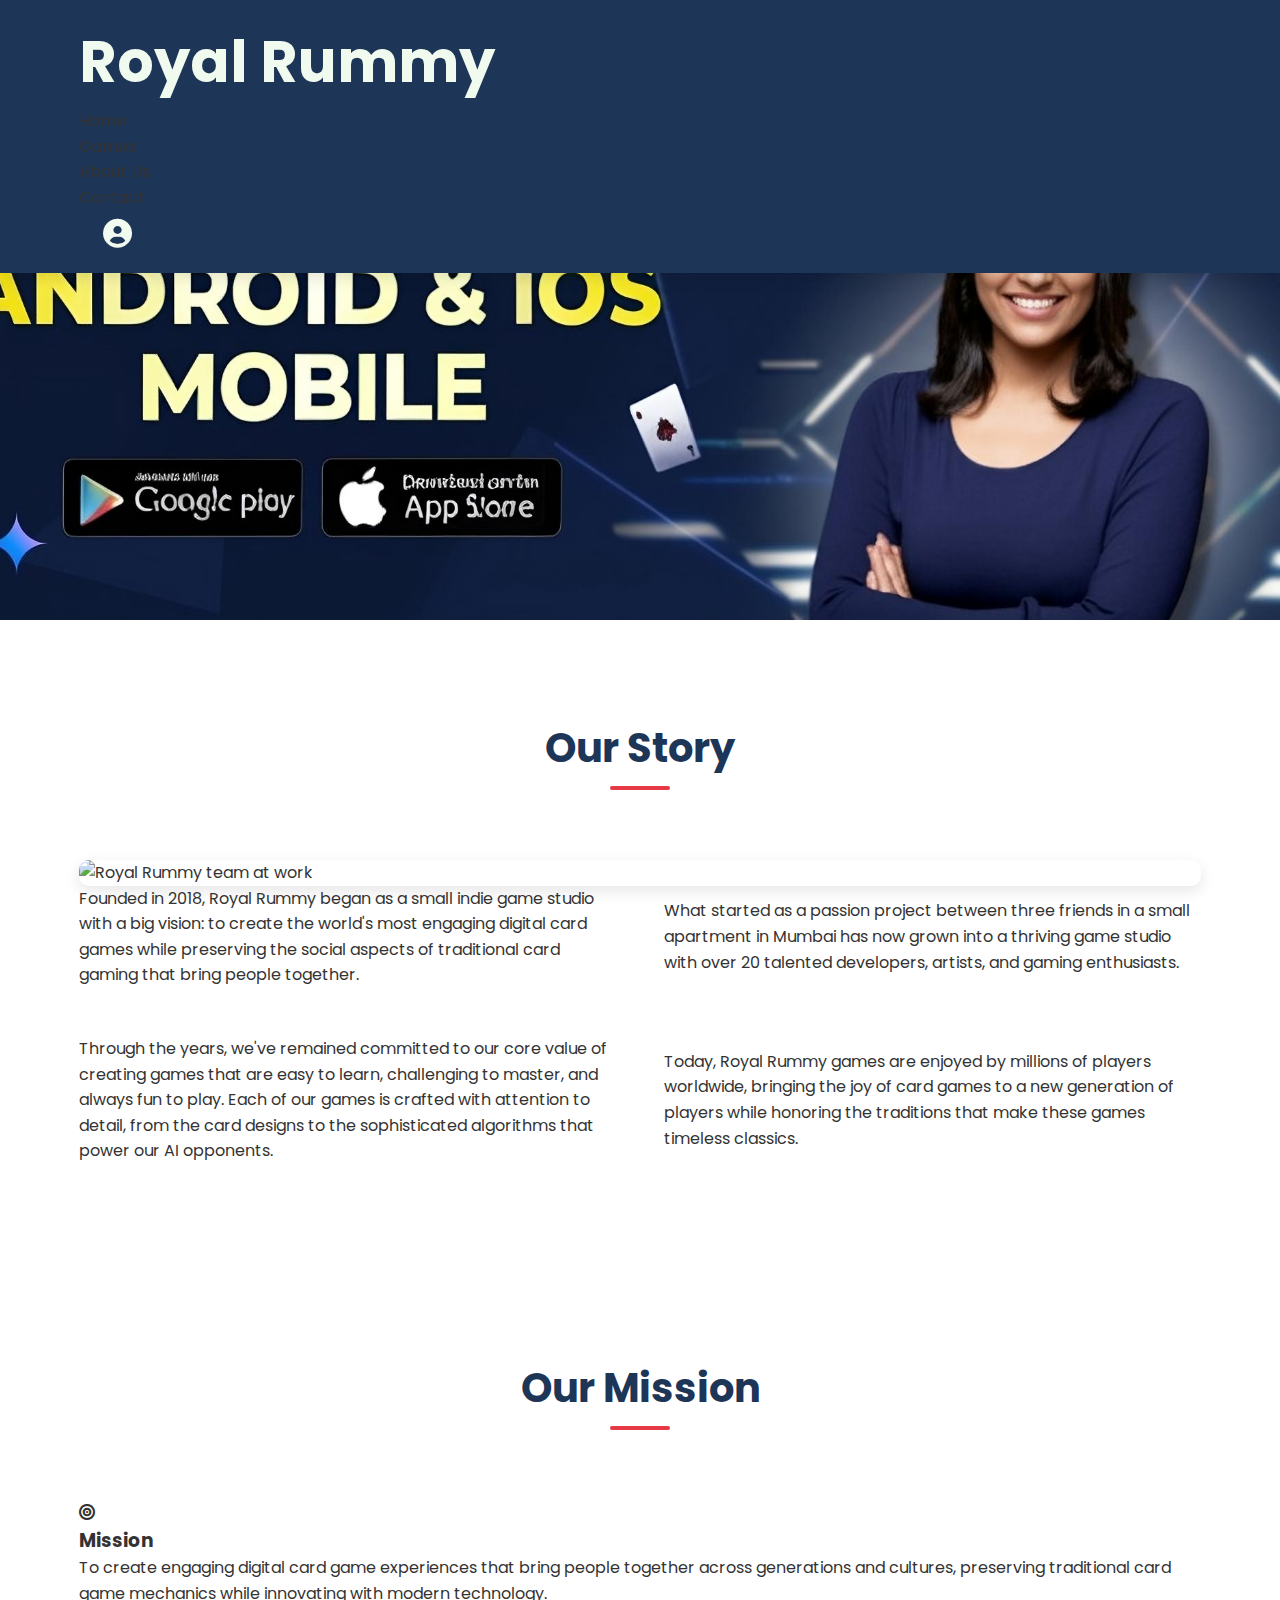
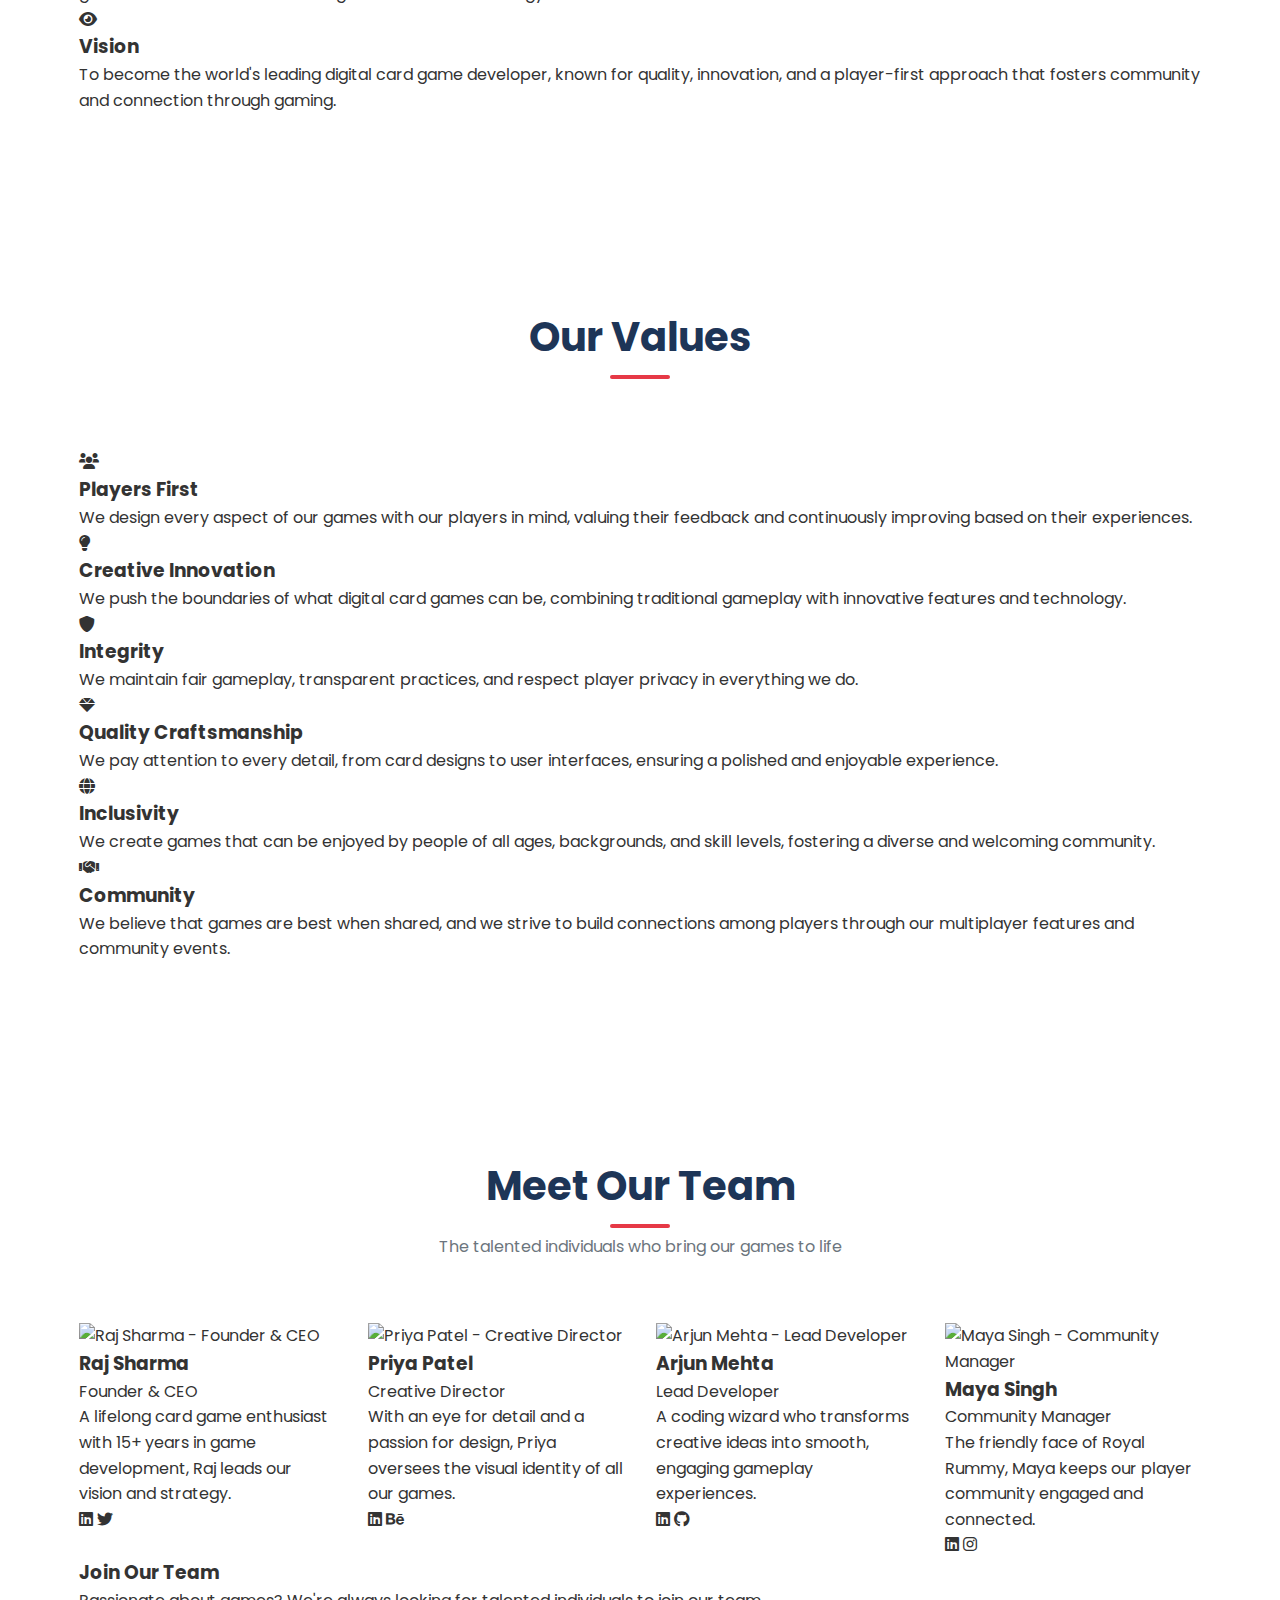
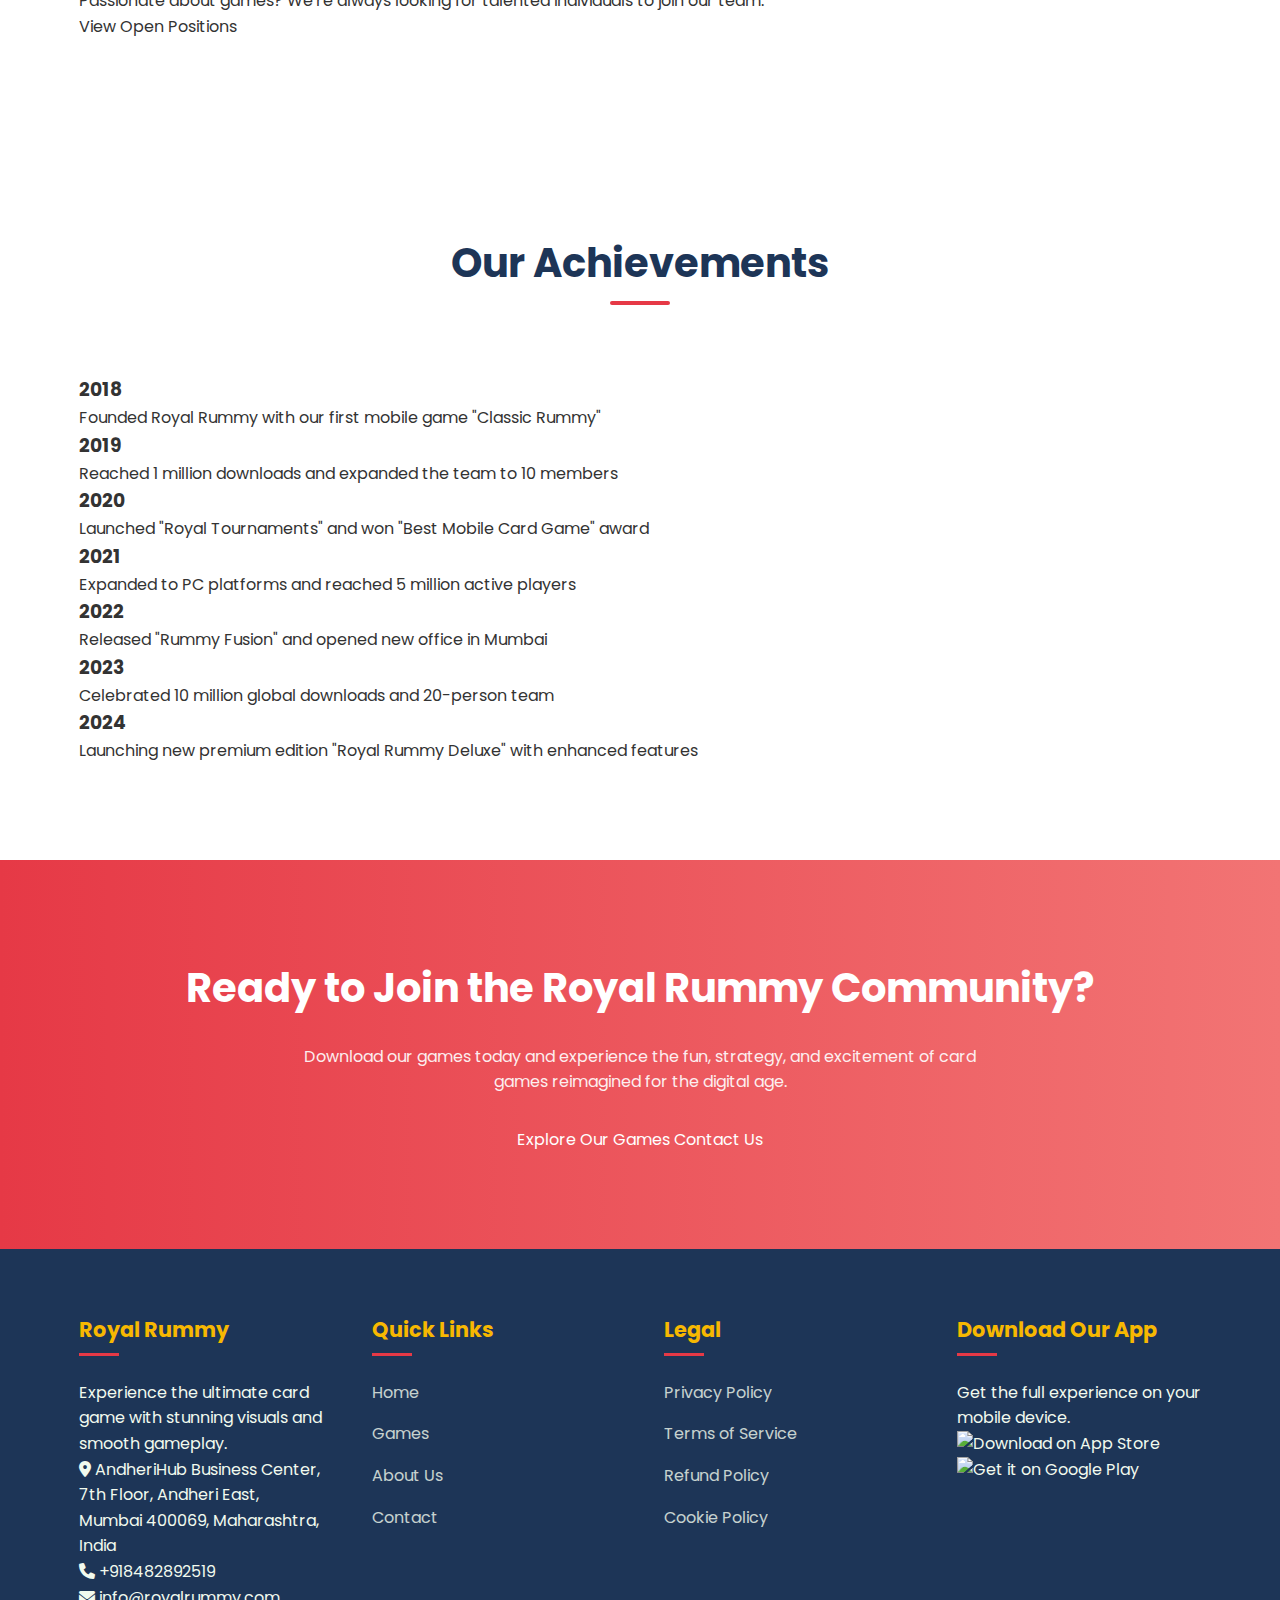
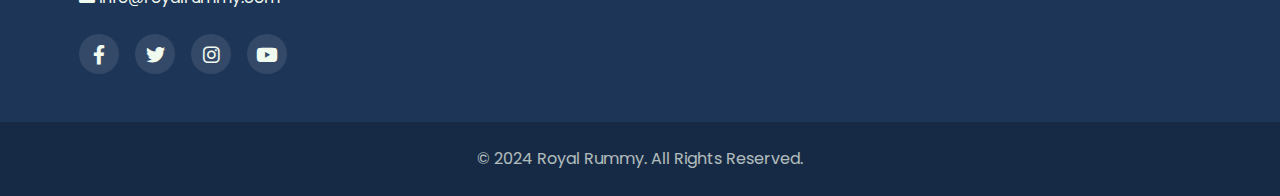
==== commit 10d1bbb1: "添加用户头像图标并修复导航栏固定问题" ====
--- a/pages/about.html
+++ b/pages/about.html
@@ -31,9 +31,14 @@
             <nav>
                 <ul class="nav-links">
                     <li><a href="../index.html">Home</a></li>
-                    <li><a href="games.html">Games</a></li>
+                    <li><a href="../index.html">Games</a></li>
                     <li><a href="about.html">About Us</a></li>
                     <li><a href="contact.html">Contact</a></li>
+                    <li class="user-profile">
+                        <a href="#" class="profile-icon">
+                            <i class="fas fa-user-circle"></i>
+                        </a>
+                    </li>
                 </ul>
                 <div class="burger">
                     <div class="line1"></div>
@@ -337,7 +342,7 @@
                 the digital age.
             </p>
             <div class="cta-buttons">
-                <a href="games.html" class="btn btn-primary">Explore Our Games</a>
+                <a href="../index.html" class="btn btn-primary">Explore Our Games</a>
                 <a href="contact.html" class="btn btn-secondary">Contact Us</a>
             </div>
         </div>
@@ -369,7 +374,7 @@
                 <h3>Quick Links</h3>
                 <ul class="footer-links">
                     <li><a href="../index.html">Home</a></li>
-                    <li><a href="games.html">Games</a></li>
+                    <li><a href="../index.html">Games</a></li>
                     <li><a href="about.html">About Us</a></li>
                     <li><a href="contact.html">Contact</a></li>
                 </ul>
--- a/assets/css/style.css
+++ b/assets/css/style.css
@@ -61,6 +61,8 @@
     padding: 1rem 0;
     position: fixed;
     width: 100%;
+    top: 0;
+    left: 0;
     z-index: 1000;
     box-shadow: var(--shadow);
 }
@@ -119,6 +121,20 @@
     width: 100%;
 }
 
+.user-profile {
+    margin-left: 1.5rem;
+}
+
+.profile-icon {
+    font-size: 1.8rem;
+    color: var(--light-text);
+    transition: var(--transition);
+}
+
+.profile-icon:hover {
+    color: var(--accent-color);
+}
+
 .mobile-toggle {
     display: none;
     cursor: pointer;
@@ -128,96 +144,19 @@
 
 /* === Hero Section === */
 .hero {
-    background: linear-gradient(to right, rgba(29, 53, 87, 0.9), rgba(29, 53, 87, 0.7)), url('../images/hero-bg.jpg');
+    background: url('../images/hero-bg.jpg');
     background-size: cover;
     background-position: center;
-    height: 100vh;
-    display: flex;
-    align-items: center;
-    color: var(--light-text);
+    height: 60vh;
     position: relative;
     overflow: hidden;
-}
-
-.hero::before {
-    content: '';
-    position: absolute;
-    width: 100%;
-    height: 100%;
-    background-image: url('../images/card-pattern.png');
-    background-size: 200px;
-    opacity: 0.05;
-    z-index: 1;
-}
-
-.hero-content {
-    max-width: 800px;
-    margin: 0 auto;
-    text-align: center;
-    position: relative;
-    z-index: 2;
-    padding: 0 1rem;
-}
-
-.hero-title {
-    font-size: 3.5rem;
-    margin-bottom: 1.5rem;
-    line-height: 1.2;
-}
-
-.hero-subtitle {
-    font-size: 1.5rem;
-    margin-bottom: 2rem;
-    color: var(--accent-color);
-}
-
-.hero-text {
-    font-size: 1.1rem;
-    margin-bottom: 2.5rem;
-    max-width: 700px;
-    margin-left: auto;
-    margin-right: auto;
-}
-
-.cta-buttons {
-    display: flex;
-    justify-content: center;
-    gap: 1rem;
-}
-
-.btn {
-    display: inline-block;
-    background-color: var(--primary-color);
-    color: white;
-    padding: 0.8rem 2rem;
-    border-radius: 50px;
-    font-weight: 600;
-    text-transform: uppercase;
-    letter-spacing: 1px;
-    transition: var(--transition);
-    border: 2px solid var(--primary-color);
-}
-
-.btn:hover {
-    transform: translateY(-5px);
-    box-shadow: var(--shadow);
-}
-
-.btn-primary {
-    background-color: var(--primary-color);
-    color: white;
-}
-
-.btn-secondary {
-    background-color: transparent;
-    color: white;
-    border: 2px solid white;
-}
-
-.btn-secondary:hover {
-    background-color: white;
-    color: var(--secondary-color);
-}
+    margin-top: 70px;
+    /* 为固定的header留出空间 */
+}
+
+/* 移除了之前的.hero::before内容，不再需要卡牌图案纹理 */
+
+/* 移除了.hero-content相关样式，因为不再需要显示文字内容 */
 
 /* === Featured Games Section === */
 .section {
@@ -275,7 +214,7 @@
 }
 
 .game-image {
-    height: 200px;
+    height: 220px;
     overflow: hidden;
 }
 
@@ -992,10 +931,6 @@
 
 /* Responsive styles */
 @media (max-width: 992px) {
-    .hero-title {
-        font-size: 2.8rem;
-    }
-
     .featured-content {
         grid-template-columns: 1fr;
     }
@@ -1033,10 +968,6 @@
         width: 100%;
     }
 
-    .hero-title {
-        font-size: 2.3rem;
-    }
-
     .section-title {
         font-size: 2rem;
     }
@@ -1052,14 +983,6 @@
 }
 
 @media (max-width: 576px) {
-    .hero-title {
-        font-size: 2rem;
-    }
-
-    .hero-subtitle {
-        font-size: 1.2rem;
-    }
-
     .section {
         padding: 4rem 0;
     }
@@ -1067,4 +990,26 @@
     .section-title {
         font-size: 1.8rem;
     }
+}
+
+/* 为内页的导航栏添加用户头像样式 */
+.nav-links .user-profile {
+    margin-left: 1.5rem;
+}
+
+.nav-links .profile-icon {
+    font-size: 1.8rem;
+    color: var(--light-text);
+    transition: var(--transition);
+}
+
+.nav-links .profile-icon:hover {
+    color: var(--accent-color);
+}
+
+/* 添加内页主体内容的顶部边距 */
+.about-hero,
+.contact-hero,
+.policy-hero {
+    margin-top: 80px;
 }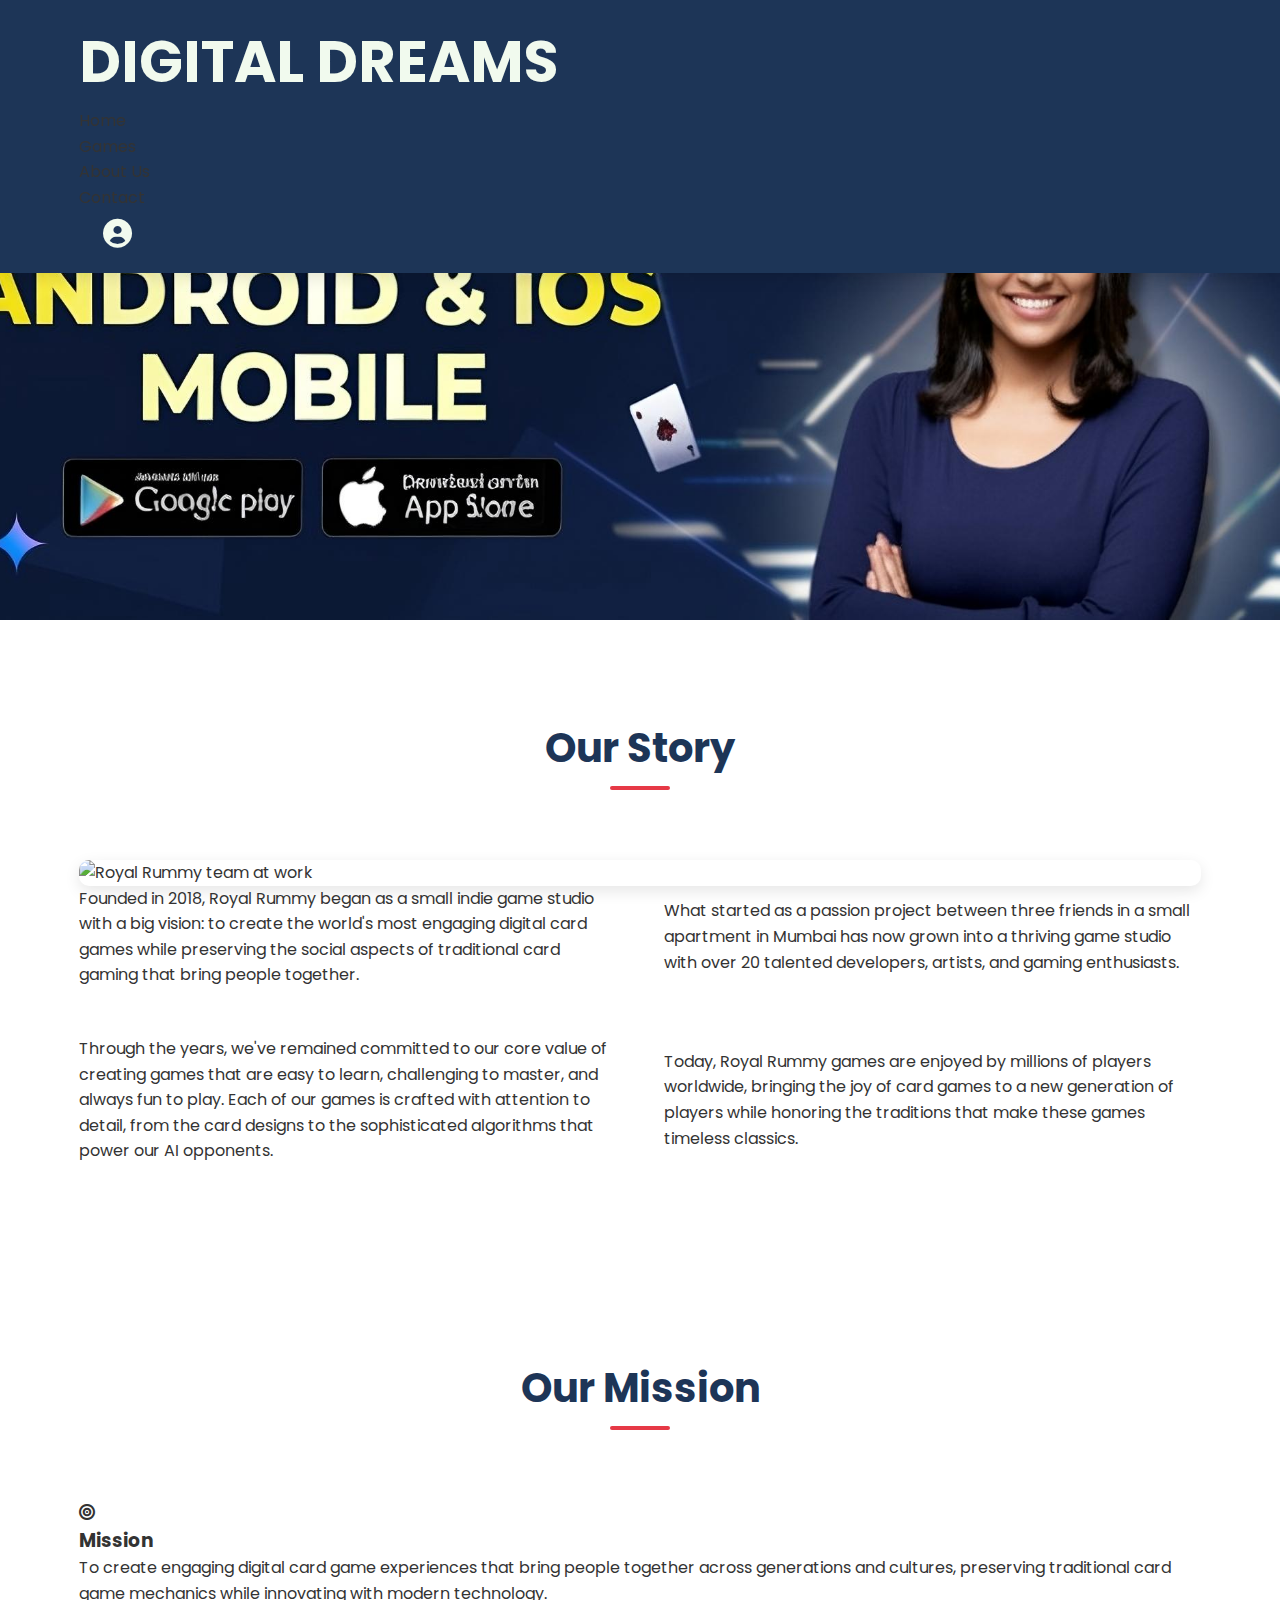
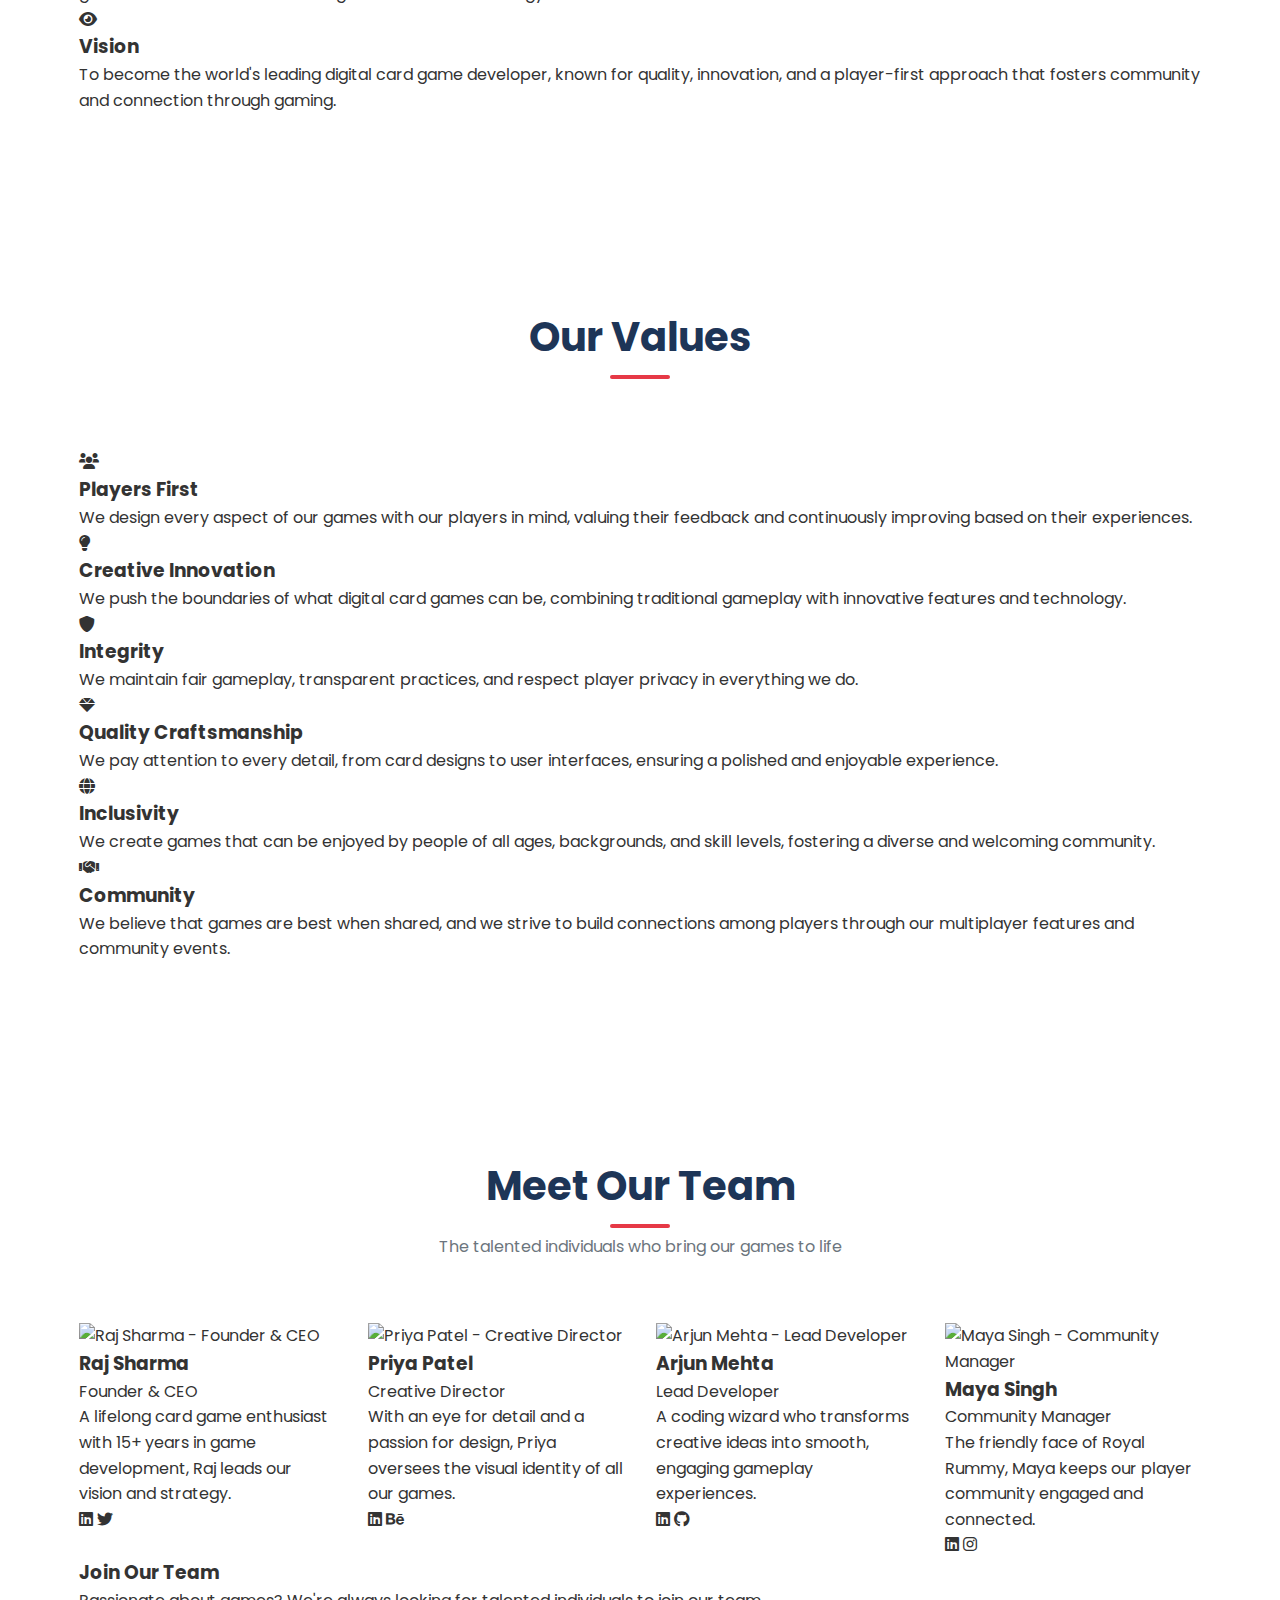
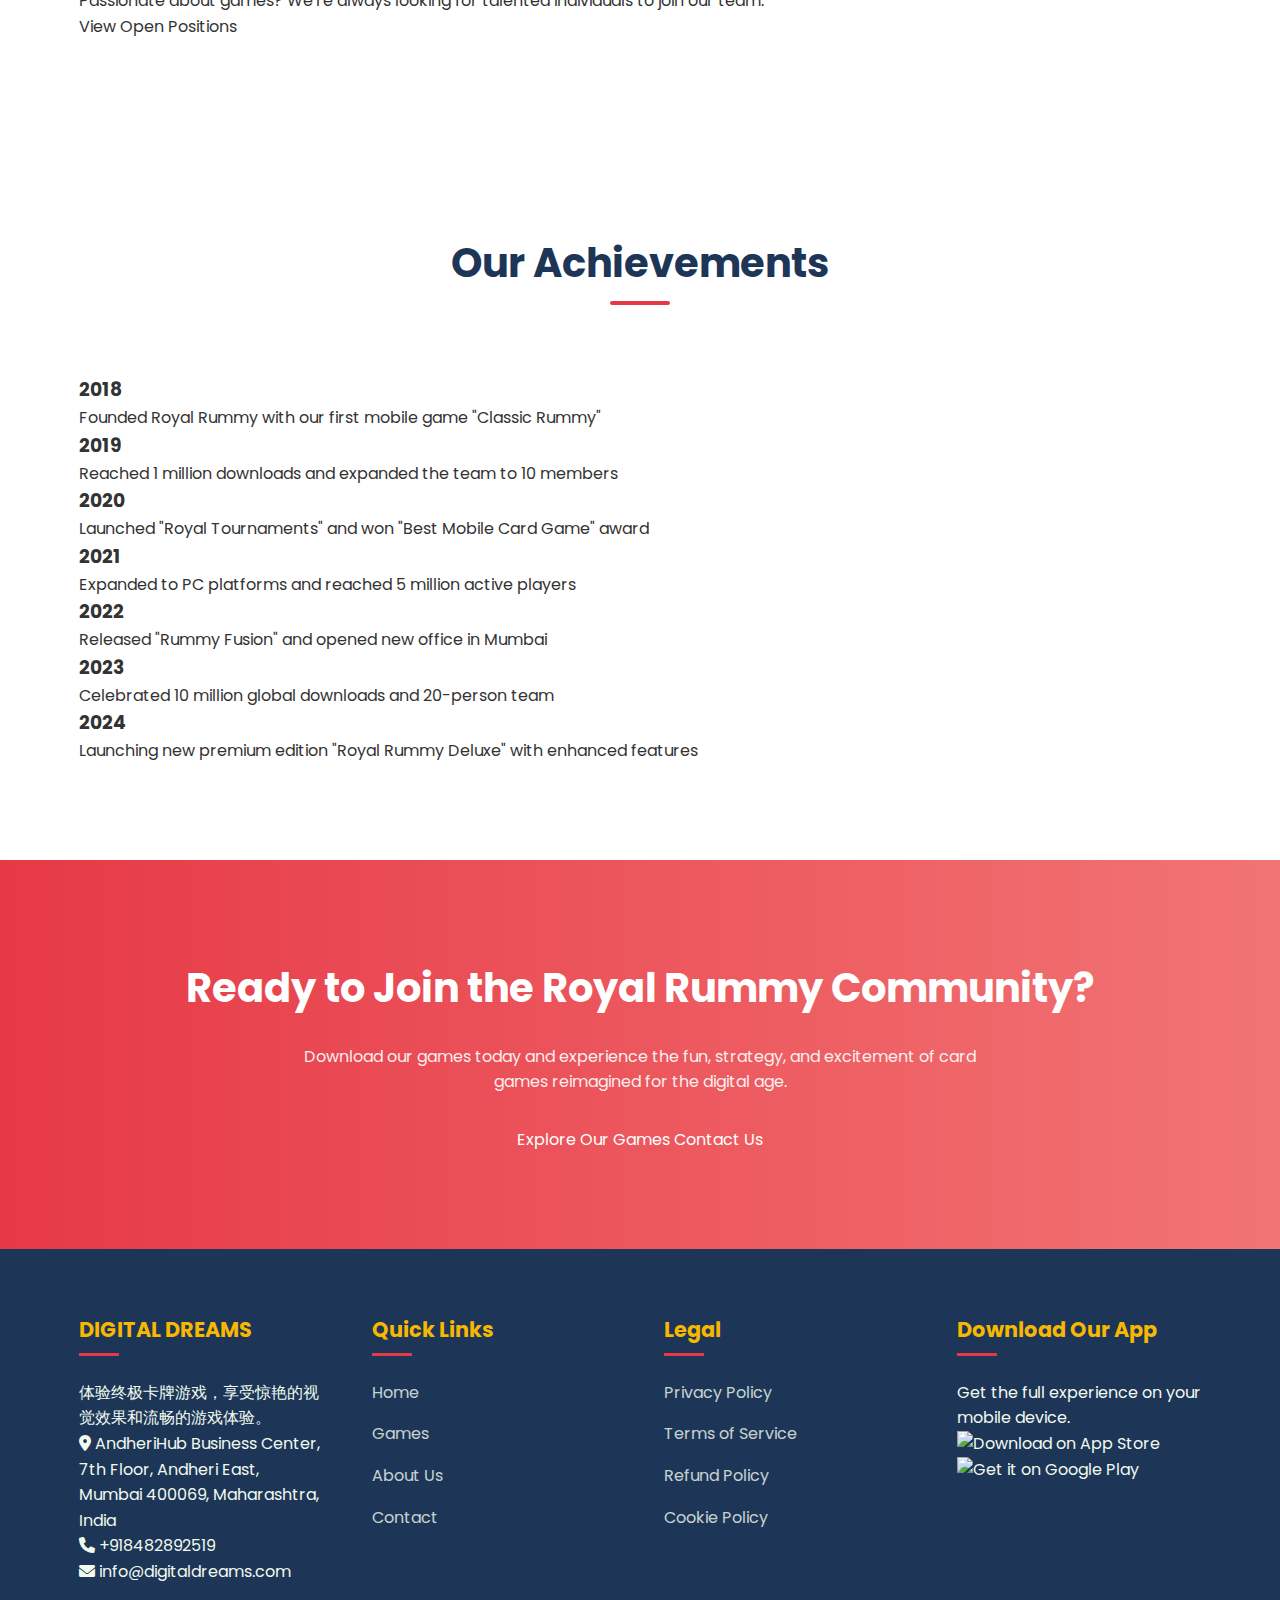
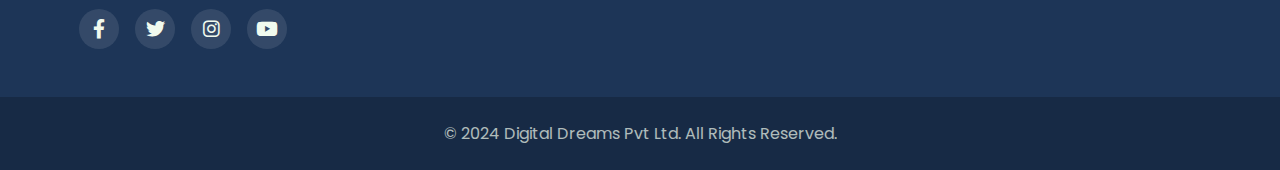
==== commit 8fdecab0: "将网站名称从Royal Rummy更改为DIGITAL DREAMS，公司名称修改为Digital Dreams Pvt Ltd" ====
--- a/pages/about.html
+++ b/pages/about.html
@@ -4,9 +4,8 @@
 <head>
     <meta charset="UTF-8">
     <meta name="viewport" content="width=device-width, initial-scale=1.0">
-    <title>About Us - Royal Rummy</title>
-    <meta name="description"
-        content="Learn about Royal Rummy - our story, mission, values, and the team behind our games.">
+    <title>About Us - DIGITAL DREAMS</title>
+    <meta name="description" content="了解DIGITAL DREAMS - 我们的故事、使命、价值观和游戏背后的团队。">
 
     <!-- FontAwesome -->
     <link rel="stylesheet" href="https://cdnjs.cloudflare.com/ajax/libs/font-awesome/6.0.0-beta3/css/all.min.css">
@@ -25,7 +24,7 @@
         <div class="container">
             <div class="logo">
                 <a href="../index.html">
-                    <h1>Royal Rummy</h1>
+                    <h1>DIGITAL DREAMS</h1>
                 </a>
             </div>
             <nav>
@@ -52,8 +51,8 @@
     <!-- Hero Section -->
     <section class="hero about-hero">
         <div class="container">
-            <h1>About Royal Rummy</h1>
-            <p>Meet the passionate team behind your favorite card games</p>
+            <h1>About DIGITAL DREAMS</h1>
+            <p>认识我们热情的团队，他们是您喜爱的卡牌游戏背后的力量</p>
         </div>
     </section>
 
@@ -352,15 +351,15 @@
     <footer>
         <div class="container footer-container">
             <div class="footer-column">
-                <h3>Royal Rummy</h3>
+                <h3>DIGITAL DREAMS</h3>
                 <p>
-                    Experience the ultimate card game with stunning visuals and smooth gameplay.
+                    体验终极卡牌游戏，享受惊艳的视觉效果和流畅的游戏体验。
                 </p>
                 <div class="company-info">
                     <p><i class="fas fa-map-marker-alt"></i> AndheriHub Business Center, 7th Floor, Andheri East, Mumbai
                         400069, Maharashtra, India</p>
                     <p><i class="fas fa-phone"></i> +918482892519</p>
-                    <p><i class="fas fa-envelope"></i> info@royalrummy.com</p>
+                    <p><i class="fas fa-envelope"></i> info@digitaldreams.com</p>
                 </div>
                 <div class="footer-social">
                     <a href="#" class="social-icon"><i class="fab fa-facebook-f"></i></a>
@@ -408,7 +407,7 @@
 
         <div class="footer-bottom">
             <div class="container">
-                <p>&copy; 2024 Royal Rummy. All Rights Reserved.</p>
+                <p>&copy; 2024 Digital Dreams Pvt Ltd. All Rights Reserved.</p>
             </div>
         </div>
     </footer>
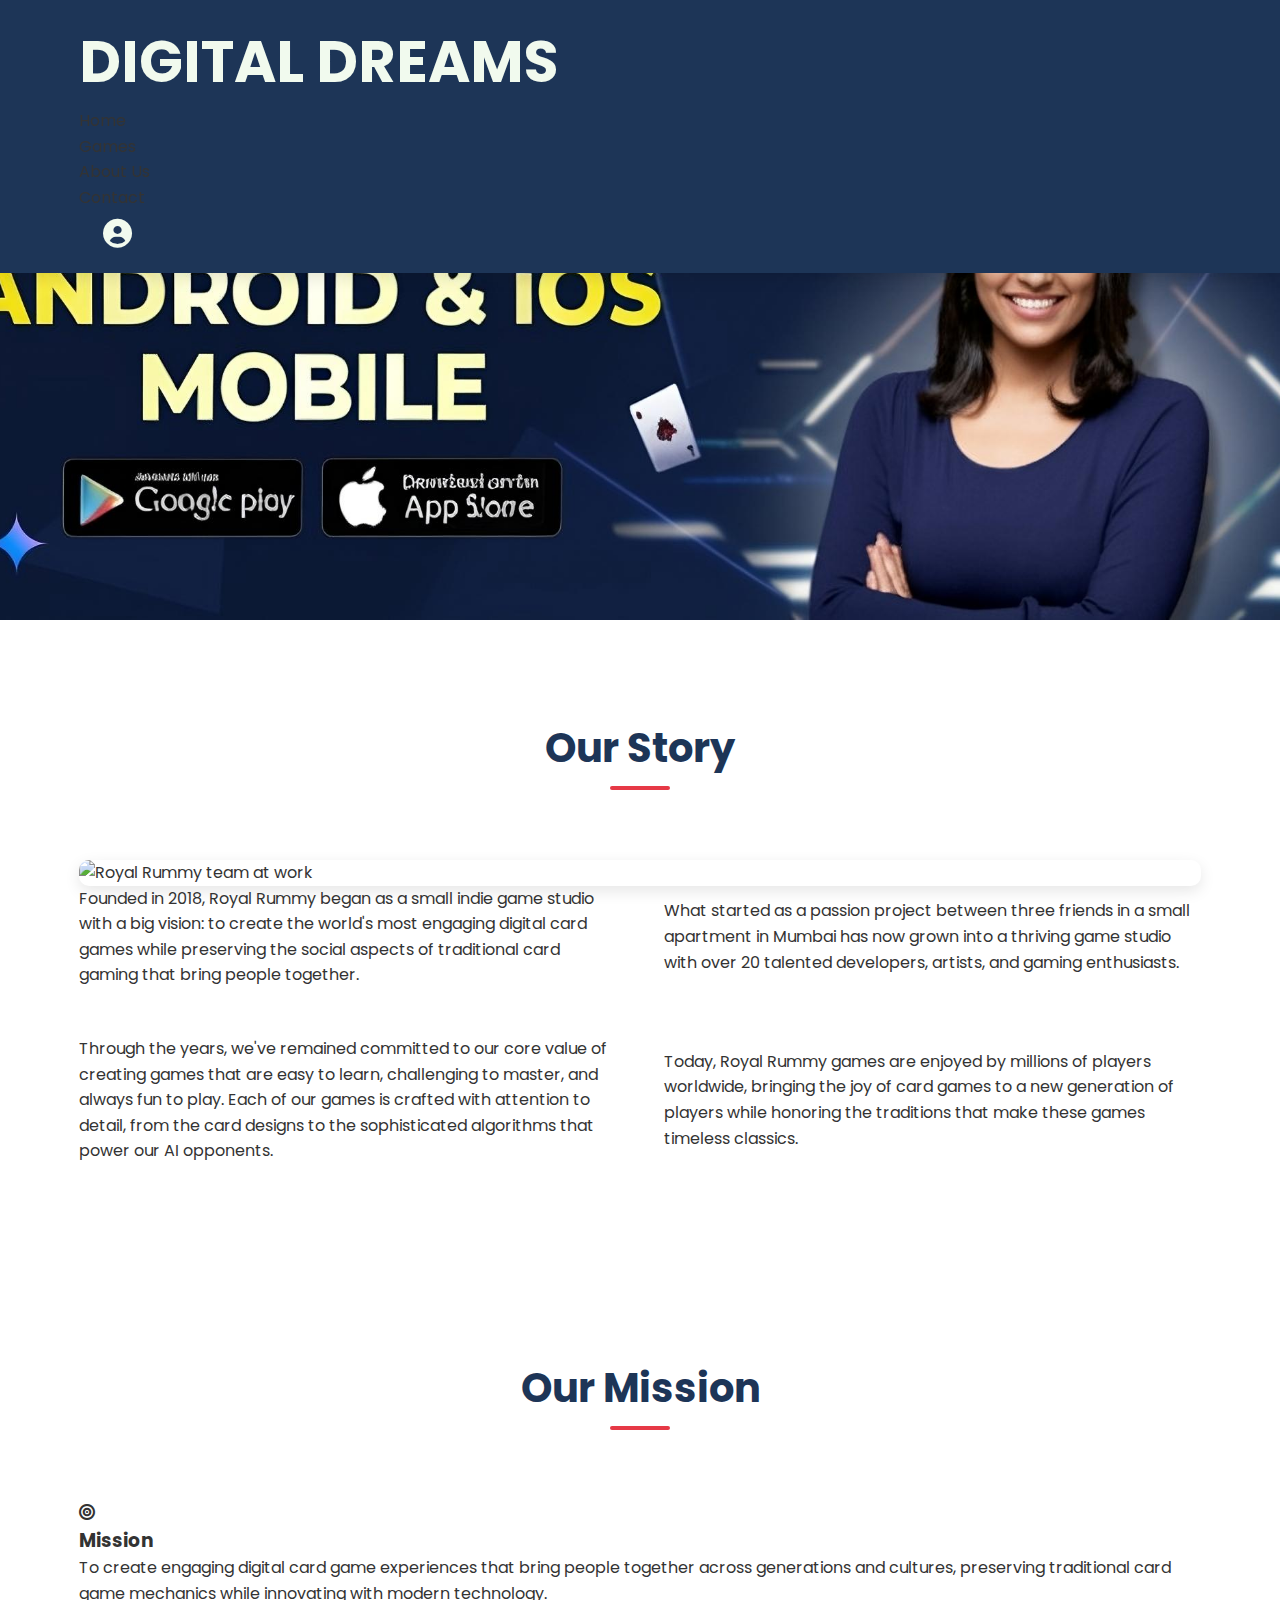
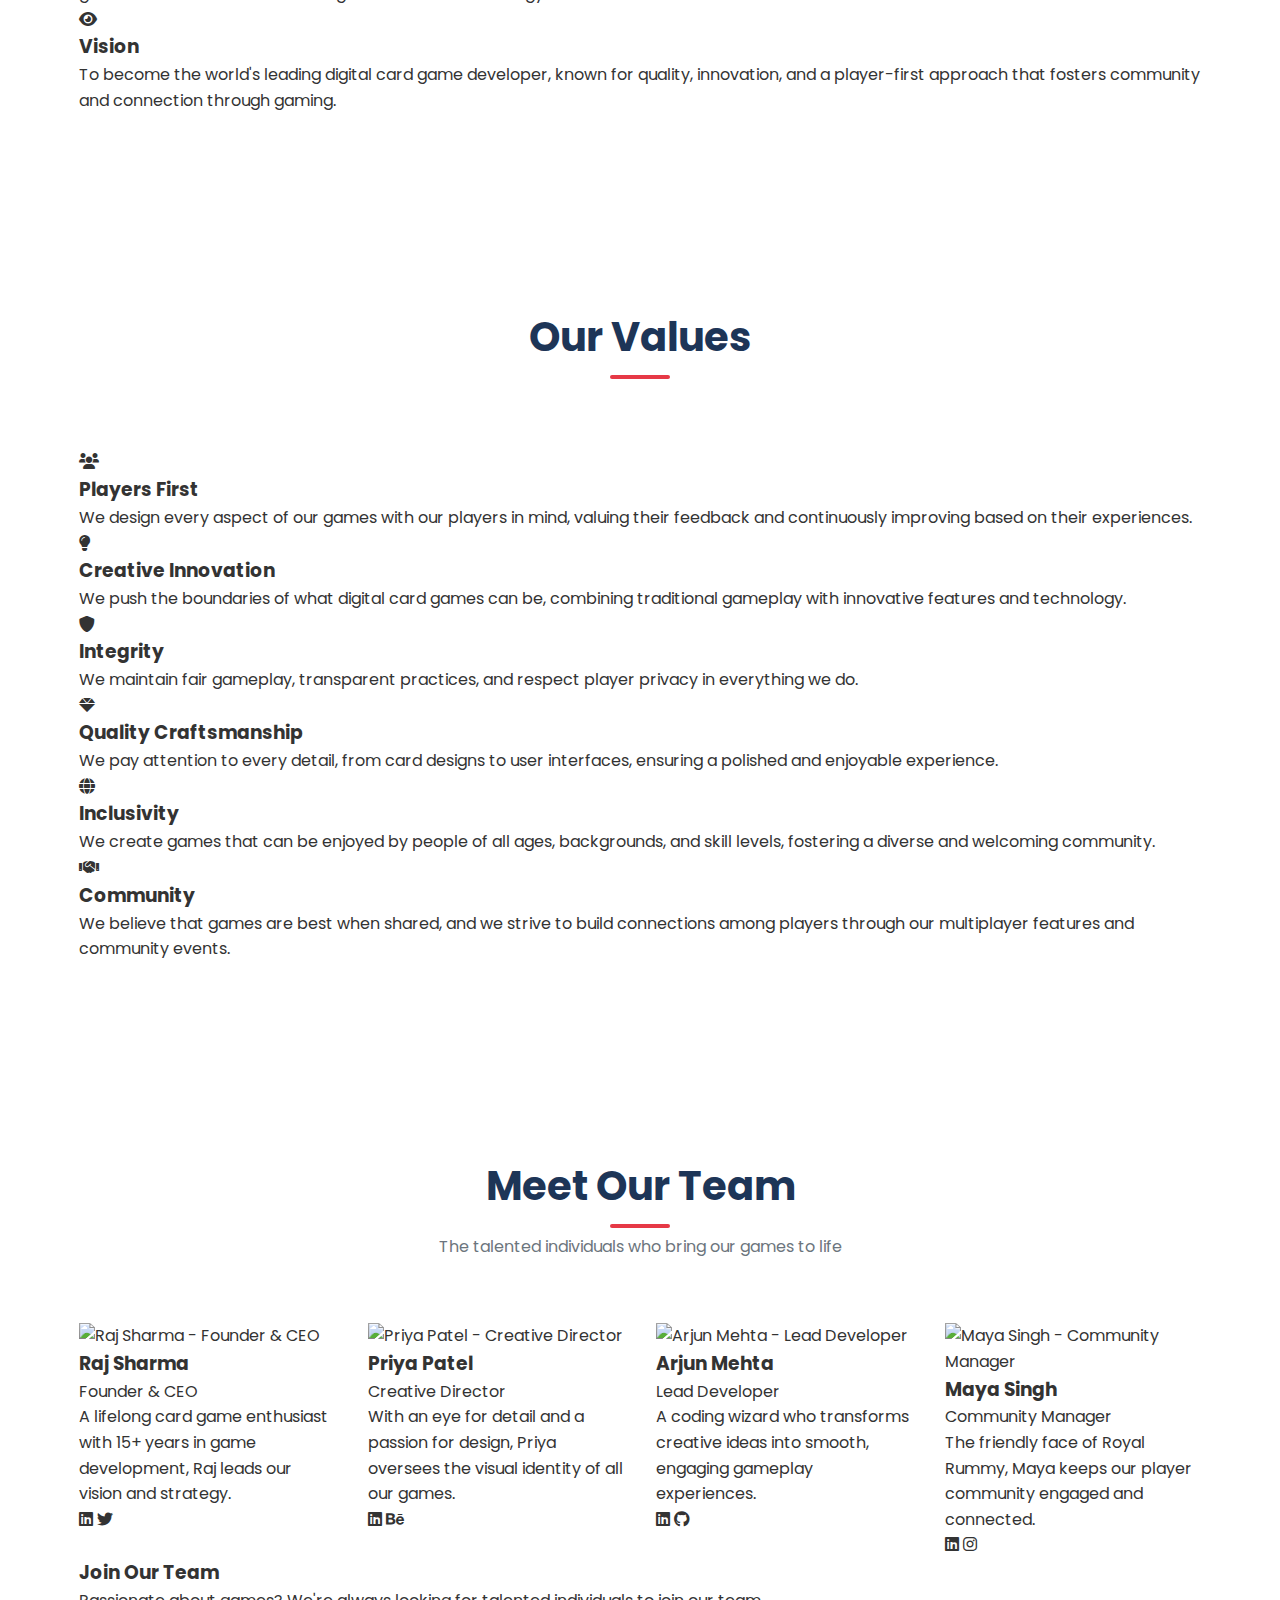
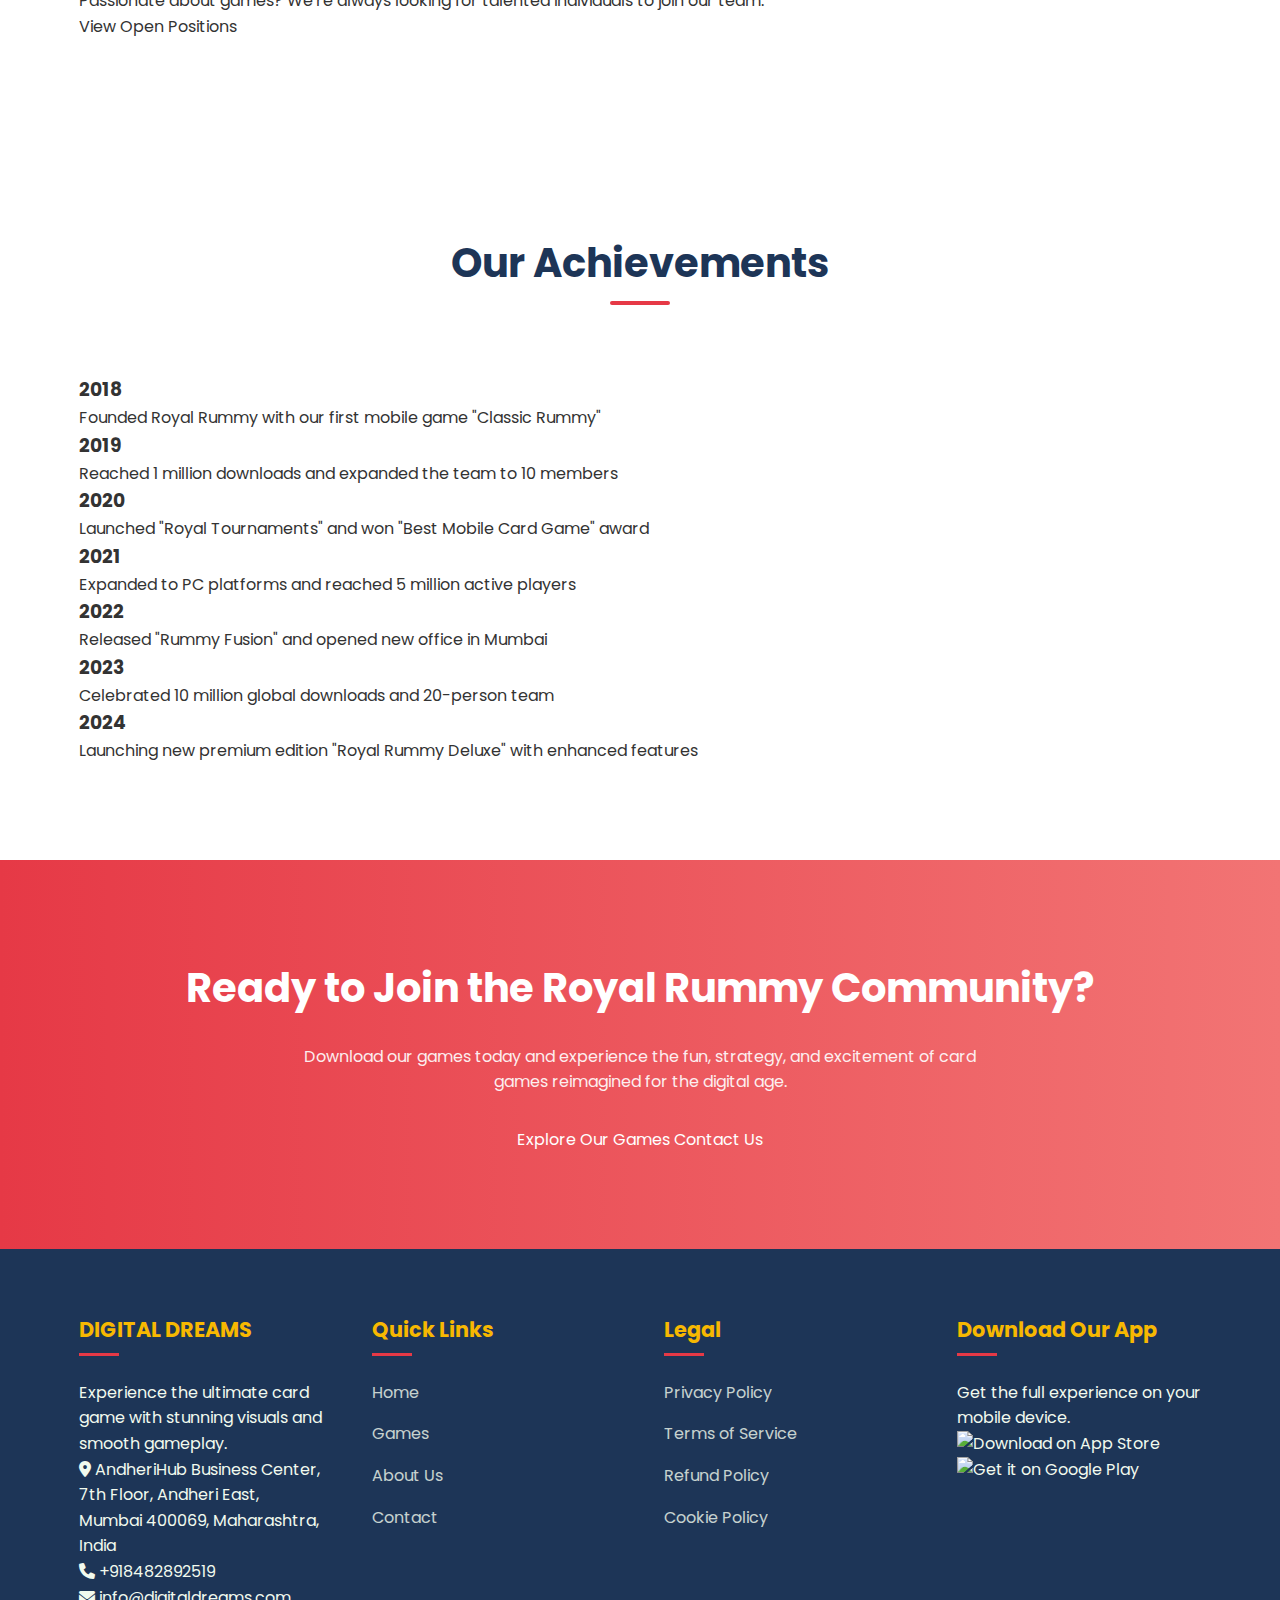
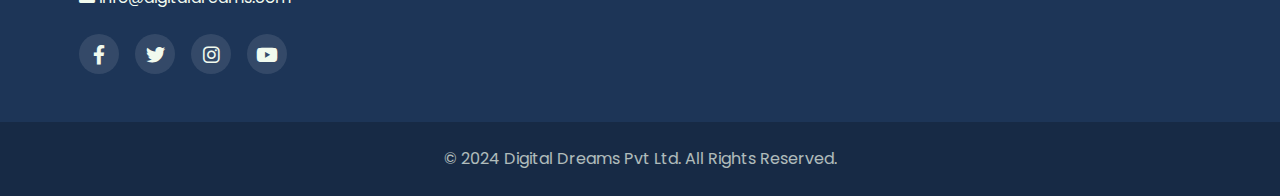
==== commit b5965b1c: "更改评论用户头像为photo1、photo2和photo3" ====
--- a/pages/about.html
+++ b/pages/about.html
@@ -353,7 +353,7 @@
             <div class="footer-column">
                 <h3>DIGITAL DREAMS</h3>
                 <p>
-                    体验终极卡牌游戏，享受惊艳的视觉效果和流畅的游戏体验。
+                    Experience the ultimate card game with stunning visuals and smooth gameplay.
                 </p>
                 <div class="company-info">
                     <p><i class="fas fa-map-marker-alt"></i> AndheriHub Business Center, 7th Floor, Andheri East, Mumbai
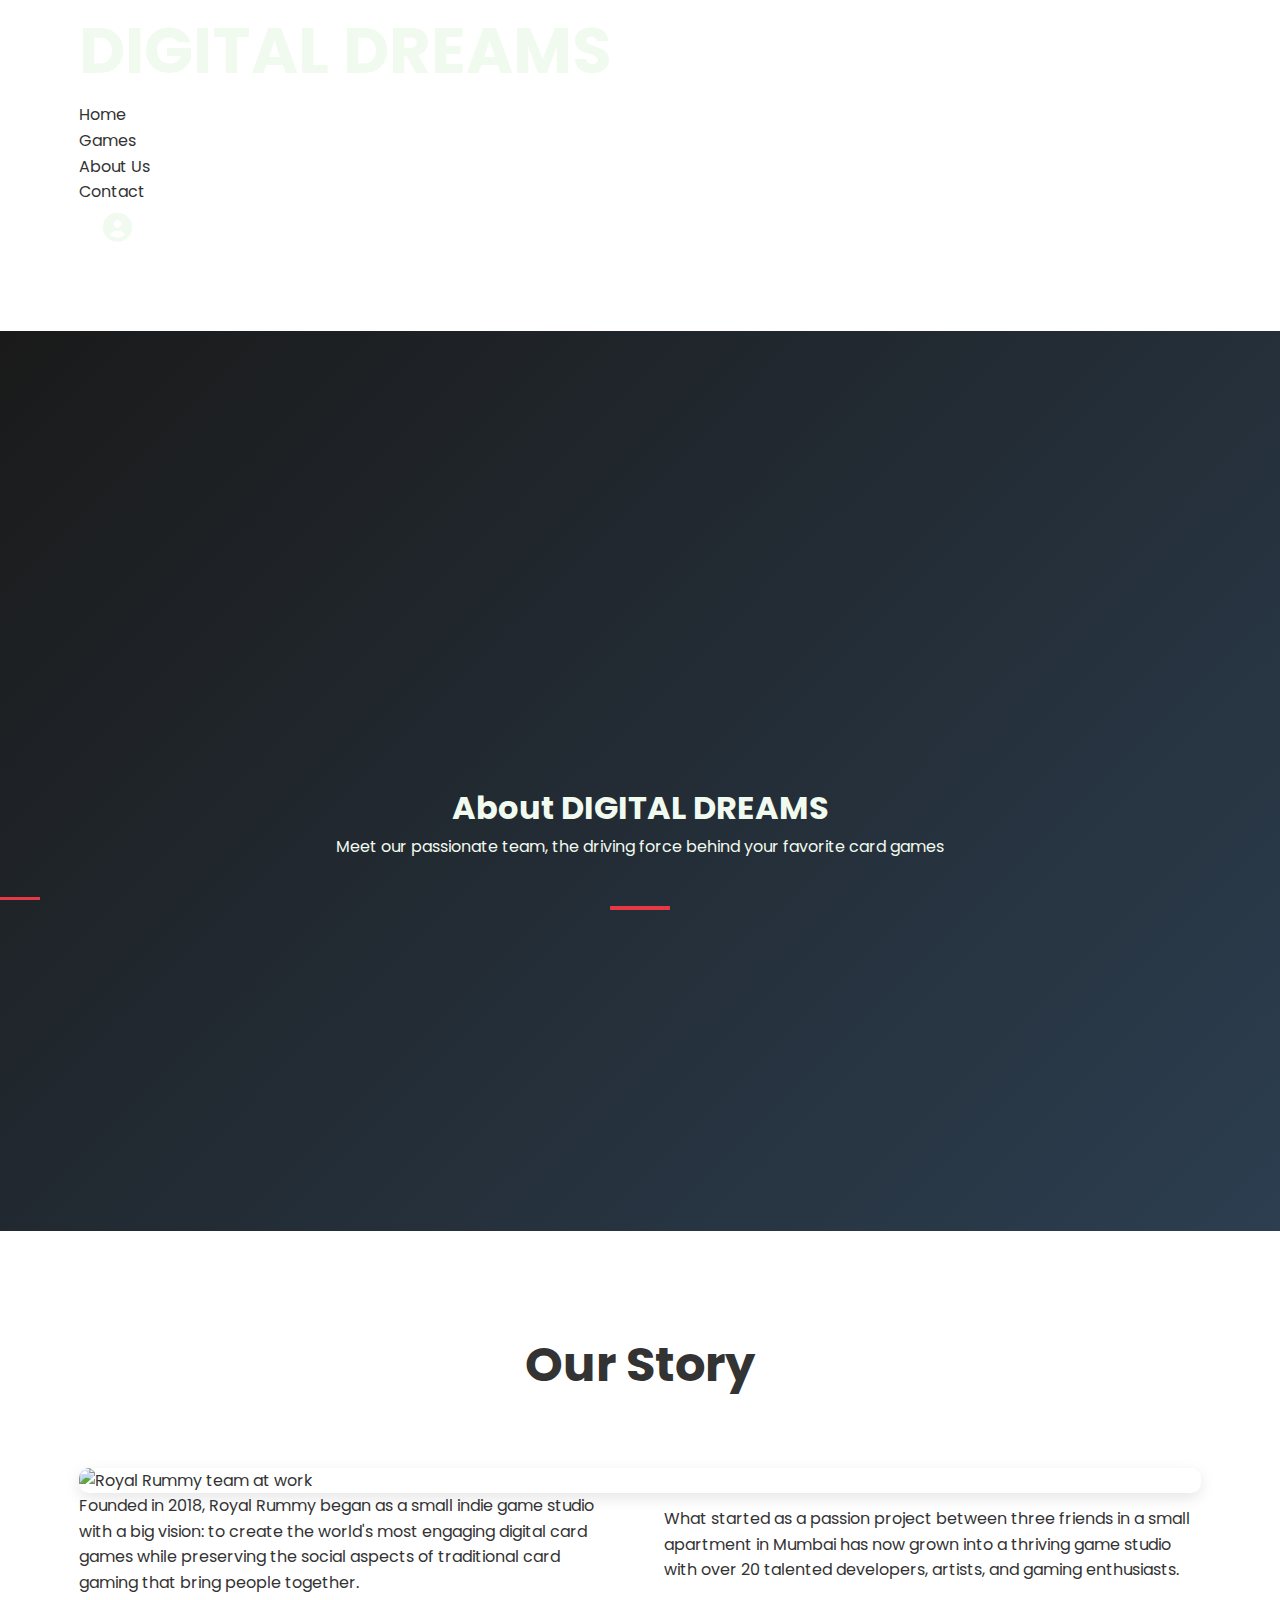
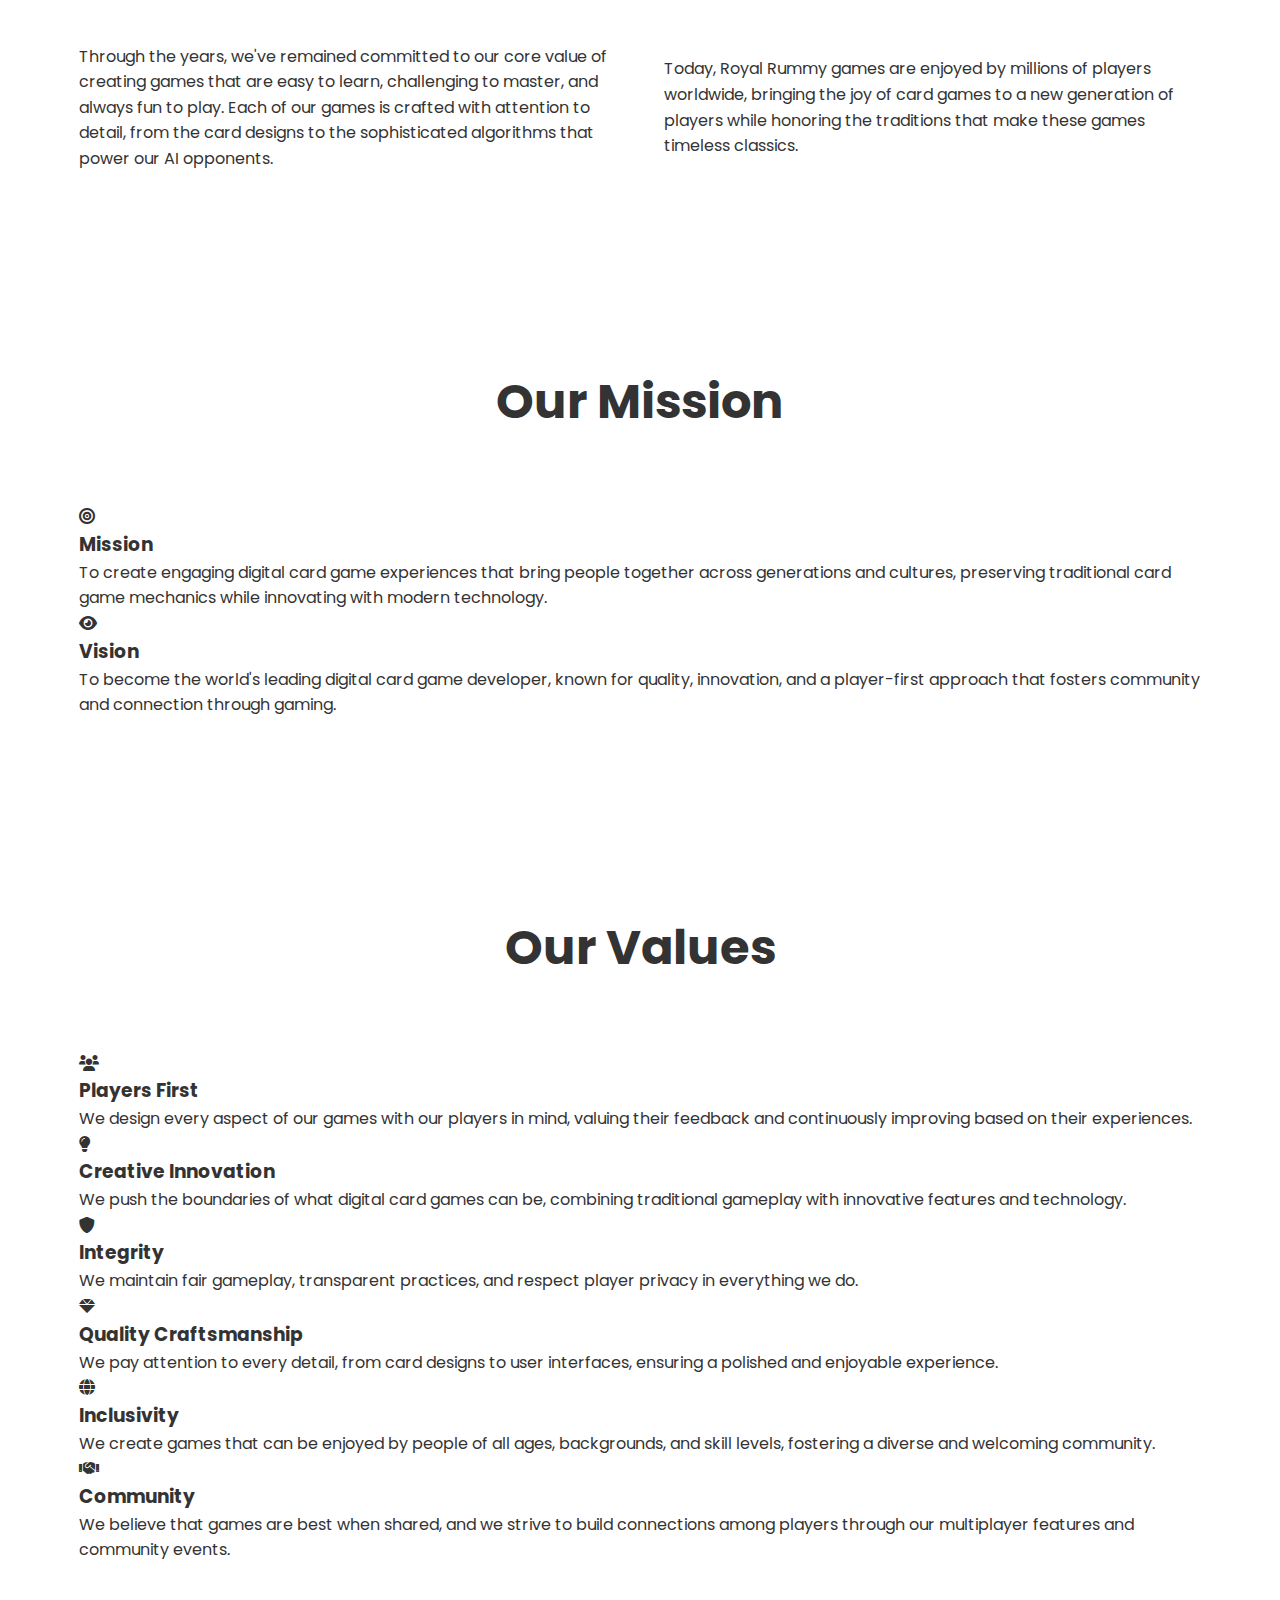
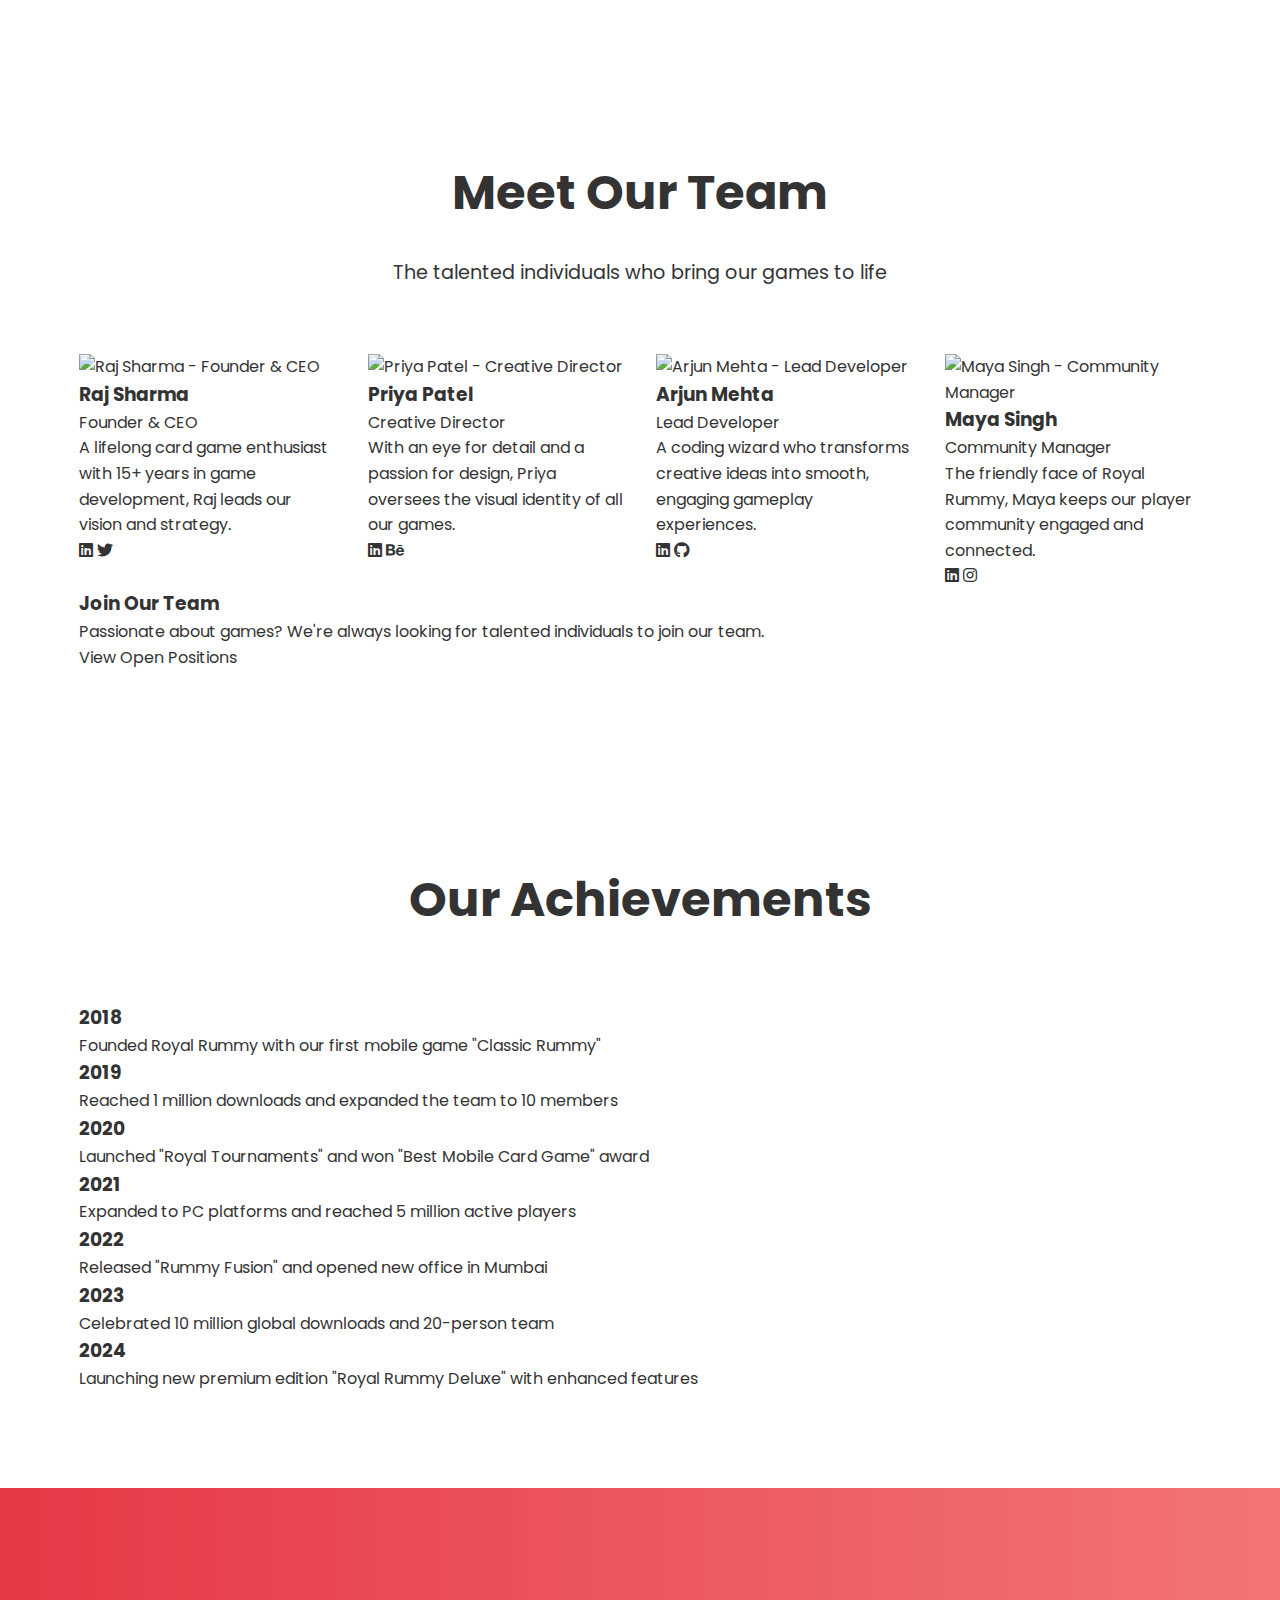
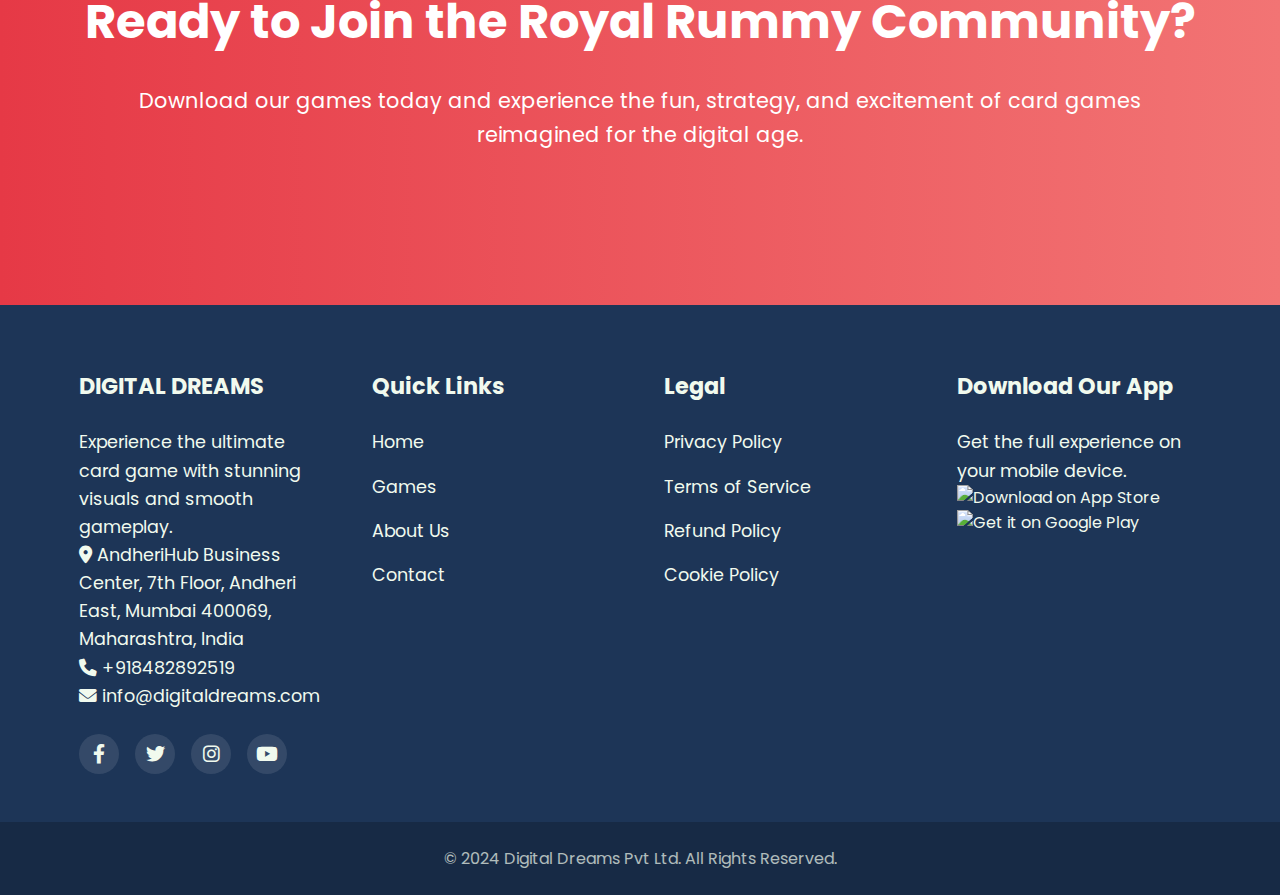
==== commit b0df9128: "更新：将网站内容统一改为英文" ====
--- a/pages/about.html
+++ b/pages/about.html
@@ -5,7 +5,8 @@
     <meta charset="UTF-8">
     <meta name="viewport" content="width=device-width, initial-scale=1.0">
     <title>About Us - DIGITAL DREAMS</title>
-    <meta name="description" content="了解DIGITAL DREAMS - 我们的故事、使命、价值观和游戏背后的团队。">
+    <meta name="description"
+        content="Learn about DIGITAL DREAMS - Our story, mission, values, and the team behind our games.">
 
     <!-- FontAwesome -->
     <link rel="stylesheet" href="https://cdnjs.cloudflare.com/ajax/libs/font-awesome/6.0.0-beta3/css/all.min.css">
@@ -52,7 +53,7 @@
     <section class="hero about-hero">
         <div class="container">
             <h1>About DIGITAL DREAMS</h1>
-            <p>认识我们热情的团队，他们是您喜爱的卡牌游戏背后的力量</p>
+            <p>Meet our passionate team, the driving force behind your favorite card games</p>
         </div>
     </section>
 
--- a/assets/css/style.css
+++ b/assets/css/style.css
@@ -56,27 +56,25 @@
 }
 
 /* === Header === */
-header {
-    background-color: var(--secondary-color);
-    padding: 1rem 0;
+.header-container {
+    display: flex;
+    justify-content: space-between;
+    align-items: center;
+    padding: 1.5rem 0;
     position: fixed;
-    width: 100%;
     top: 0;
     left: 0;
+    right: 0;
     z-index: 1000;
-    box-shadow: var(--shadow);
-}
-
-.header-container {
-    display: flex;
-    justify-content: space-between;
-    align-items: center;
+    background: rgba(26, 26, 26, 0.95);
+    backdrop-filter: blur(10px);
+    box-shadow: 0 2px 10px rgba(0, 0, 0, 0.1);
 }
 
 .logo {
-    font-size: 1.8rem;
+    font-size: 2rem;
+    font-weight: 700;
     color: var(--light-text);
-    font-weight: 700;
 }
 
 .logo span {
@@ -85,54 +83,34 @@
 
 .nav-menu {
     display: flex;
-    align-items: center;
-}
-
-.nav-menu li {
-    margin-left: 2rem;
+    gap: 2.5rem;
+    list-style: none;
+    margin: 0;
+    padding: 0;
 }
 
 .nav-menu a {
     color: var(--light-text);
+    text-decoration: none;
+    font-size: 1.1rem;
     font-weight: 500;
-    font-size: 1.1rem;
-    padding: 0.5rem;
-    position: relative;
-}
-
-.nav-menu a::after {
-    content: '';
-    position: absolute;
-    left: 0;
-    bottom: 0;
-    width: 0;
-    height: 2px;
-    background-color: var(--accent-color);
-    transition: var(--transition);
-}
-
-.nav-menu a:hover,
+    transition: color 0.3s ease;
+    padding: 0.5rem 1rem;
+    border-radius: 4px;
+}
+
+.nav-menu a:hover {
+    color: var(--accent-color);
+    background: rgba(255, 255, 255, 0.1);
+}
+
 .nav-menu a.active {
     color: var(--accent-color);
-}
-
-.nav-menu a:hover::after,
-.nav-menu a.active::after {
-    width: 100%;
-}
-
-.user-profile {
-    margin-left: 1.5rem;
+    background: rgba(255, 255, 255, 0.1);
 }
 
 .profile-icon {
-    font-size: 1.8rem;
-    color: var(--light-text);
-    transition: var(--transition);
-}
-
-.profile-icon:hover {
-    color: var(--accent-color);
+    font-size: 1.5rem;
 }
 
 .mobile-toggle {
@@ -144,19 +122,163 @@
 
 /* === Hero Section === */
 .hero {
-    background: url('../images/hero-bg.jpg');
-    background-size: cover;
-    background-position: center;
-    height: 60vh;
     position: relative;
+    height: 100vh;
+    background: linear-gradient(135deg, #1a1a1a 0%, #2c3e50 100%);
+    display: flex;
+    align-items: center;
+    justify-content: center;
+    text-align: center;
+    color: var(--light-text);
+    padding-top: 80px;
     overflow: hidden;
-    margin-top: 70px;
-    /* 为固定的header留出空间 */
-}
-
-/* 移除了之前的.hero::before内容，不再需要卡牌图案纹理 */
-
-/* 移除了.hero-content相关样式，因为不再需要显示文字内容 */
+}
+
+.hero::before {
+    content: '';
+    position: absolute;
+    top: 0;
+    left: 0;
+    width: 100%;
+    height: 100%;
+    background: url('../images/pattern.png');
+    opacity: 0.1;
+    animation: patternMove 20s linear infinite;
+}
+
+@keyframes patternMove {
+    0% {
+        background-position: 0 0;
+    }
+
+    100% {
+        background-position: 100% 100%;
+    }
+}
+
+.hero-content {
+    position: relative;
+    z-index: 2;
+    max-width: 800px;
+    padding: 0 2rem;
+}
+
+.hero-content h1 {
+    font-size: 4.5rem;
+    margin-bottom: 1.5rem;
+    line-height: 1.2;
+}
+
+.hero-content p {
+    font-size: 1.8rem;
+    margin-bottom: 2.5rem;
+    line-height: 1.6;
+}
+
+/* Glitch Effect */
+.glitch {
+    font-size: 4rem;
+    font-weight: bold;
+    text-transform: uppercase;
+    position: relative;
+    text-shadow: 0.05em 0 0 #00fffc, -0.03em -0.04em 0 #fc00ff,
+        0.025em 0.04em 0 #fffc00;
+    animation: glitch 725ms infinite;
+}
+
+.glitch span {
+    position: absolute;
+    top: 0;
+    left: 0;
+}
+
+@keyframes glitch {
+    0% {
+        text-shadow: 0.05em 0 0 #00fffc, -0.03em -0.04em 0 #fc00ff,
+            0.025em 0.04em 0 #fffc00;
+    }
+
+    15% {
+        text-shadow: 0.05em 0 0 #00fffc, -0.03em -0.04em 0 #fc00ff,
+            0.025em 0.04em 0 #fffc00;
+    }
+
+    16% {
+        text-shadow: -0.05em -0.025em 0 #00fffc, 0.025em 0.035em 0 #fc00ff,
+            -0.05em -0.05em 0 #fffc00;
+    }
+
+    49% {
+        text-shadow: -0.05em -0.025em 0 #00fffc, 0.025em 0.035em 0 #fc00ff,
+            -0.05em -0.05em 0 #fffc00;
+    }
+
+    50% {
+        text-shadow: 0.05em 0.035em 0 #00fffc, 0.03em 0 0 #fc00ff,
+            0 -0.04em 0 #fffc00;
+    }
+
+    99% {
+        text-shadow: 0.05em 0.035em 0 #00fffc, 0.03em 0 0 #fc00ff,
+            0 -0.04em 0 #fffc00;
+    }
+
+    100% {
+        text-shadow: -0.05em 0 0 #00fffc, -0.025em -0.04em 0 #fc00ff,
+            -0.04em -0.025em 0 #fffc00;
+    }
+}
+
+/* Typing Effect */
+.typing-text {
+    font-size: 1.5rem;
+    margin: 2rem 0;
+    overflow: hidden;
+    border-right: 2px solid var(--accent-color);
+    white-space: nowrap;
+    animation: typing 3.5s steps(40, end), blink-caret 0.75s step-end infinite;
+}
+
+@keyframes typing {
+    from {
+        width: 0
+    }
+
+    to {
+        width: 100%
+    }
+}
+
+@keyframes blink-caret {
+
+    from,
+    to {
+        border-color: transparent
+    }
+
+    50% {
+        border-color: var(--accent-color)
+    }
+}
+
+.cta-buttons {
+    margin-top: 2rem;
+    opacity: 0;
+    animation: fadeInUp 1s ease forwards;
+    animation-delay: 1s;
+}
+
+@keyframes fadeInUp {
+    from {
+        opacity: 0;
+        transform: translateY(20px);
+    }
+
+    to {
+        opacity: 1;
+        transform: translateY(0);
+    }
+}
 
 /* === Featured Games Section === */
 .section {
@@ -169,11 +291,9 @@
 }
 
 .section-title {
-    font-size: 2.5rem;
-    color: var(--secondary-color);
-    margin-bottom: 1rem;
-    position: relative;
-    display: inline-block;
+    font-size: 3rem;
+    margin-bottom: 1.5rem;
+    color: var(--dark-text);
 }
 
 .section-title::after {
@@ -189,9 +309,11 @@
 }
 
 .section-text {
-    max-width: 700px;
-    margin: 0 auto;
-    color: var(--gray-color);
+    font-size: 1.2rem;
+    color: var(--text-color);
+    max-width: 800px;
+    margin: 0 auto 3rem;
+    line-height: 1.8;
 }
 
 .games-grid {
@@ -234,14 +356,13 @@
 }
 
 .game-title {
-    font-size: 1.5rem;
-    margin-bottom: 0.5rem;
-    color: var(--secondary-color);
+    font-size: 1.6rem;
+    margin-bottom: 1rem;
 }
 
 .game-text {
-    color: var(--gray-color);
-    margin-bottom: 1rem;
+    font-size: 1.1rem;
+    line-height: 1.6;
 }
 
 .game-meta {
@@ -311,13 +432,13 @@
 }
 
 .feature-title {
-    font-size: 1.3rem;
-    margin-bottom: 1rem;
-    color: var(--secondary-color);
+    font-size: 1.5rem;
+    margin: 1.5rem 0 1rem;
 }
 
 .feature-text {
-    color: var(--gray-color);
+    font-size: 1.1rem;
+    line-height: 1.6;
 }
 
 /* === Testimonials Section === */
@@ -344,9 +465,8 @@
 }
 
 .testimonial-content {
-    margin-bottom: 1.5rem;
-    position: relative;
-    font-style: italic;
+    font-size: 1.2rem;
+    line-height: 1.8;
 }
 
 .testimonial-content::before {
@@ -374,13 +494,11 @@
 }
 
 .author-name {
-    font-weight: 600;
-    font-size: 1.1rem;
+    font-size: 1.2rem;
 }
 
 .author-title {
-    opacity: 0.8;
-    font-size: 0.9rem;
+    font-size: 1rem;
 }
 
 /* === Call to Action Section === */
@@ -391,14 +509,13 @@
 }
 
 .cta-title {
-    font-size: 2.5rem;
+    font-size: 3rem;
     margin-bottom: 1.5rem;
 }
 
 .cta-text {
-    max-width: 700px;
-    margin: 0 auto 2rem;
-    opacity: 0.9;
+    font-size: 1.3rem;
+    margin-bottom: 2rem;
 }
 
 /* === Footer === */
@@ -415,11 +532,8 @@
 }
 
 .footer-column h3 {
-    font-size: 1.3rem;
+    font-size: 1.4rem;
     margin-bottom: 1.5rem;
-    color: var(--accent-color);
-    position: relative;
-    padding-bottom: 10px;
 }
 
 .footer-column h3::after {
@@ -432,20 +546,17 @@
     background-color: var(--primary-color);
 }
 
+.footer-column p {
+    font-size: 1.1rem;
+    line-height: 1.6;
+}
+
 .footer-links li {
     margin-bottom: 1rem;
 }
 
 .footer-links a {
-    opacity: 0.8;
-    display: inline-block;
-    transition: var(--transition);
-}
-
-.footer-links a:hover {
-    opacity: 1;
-    transform: translateX(5px);
-    color: var(--accent-color);
+    font-size: 1.1rem;
 }
 
 .footer-social {
@@ -945,31 +1056,36 @@
         display: block;
     }
 
+    .header-container {
+        padding: 1rem 0;
+    }
+
+    .logo {
+        font-size: 1.8rem;
+    }
+
     .nav-menu {
-        position: fixed;
-        top: 70px;
-        right: -100%;
-        background-color: var(--secondary-color);
-        width: 80%;
-        height: calc(100vh - 70px);
-        flex-direction: column;
-        align-items: flex-start;
-        padding: 2rem;
-        z-index: 999;
-        transition: var(--transition);
-    }
-
-    .nav-menu.show {
-        right: 0;
-    }
-
-    .nav-menu li {
-        margin: 0 0 1.5rem 0;
-        width: 100%;
+        gap: 1.5rem;
+    }
+
+    .nav-menu a {
+        font-size: 1rem;
+    }
+
+    .hero-content h1 {
+        font-size: 3rem;
+    }
+
+    .hero-content p {
+        font-size: 1.4rem;
     }
 
     .section-title {
-        font-size: 2rem;
+        font-size: 2.5rem;
+    }
+
+    .section-text {
+        font-size: 1.1rem;
     }
 
     .cta-buttons {
@@ -980,15 +1096,53 @@
     .btn {
         width: 100%;
     }
-}
-
-@media (max-width: 576px) {
-    .section {
-        padding: 4rem 0;
+
+    .hero {
+        height: 60vh;
+        padding-top: 60px;
+    }
+
+    .glitch {
+        font-size: 2.5rem;
+    }
+
+    .typing-text {
+        font-size: 1.2rem;
+    }
+}
+
+@media (max-width: 480px) {
+    .hero {
+        height: 50vh;
+    }
+
+    .logo {
+        font-size: 1.5rem;
+    }
+
+    .nav-menu {
+        gap: 1rem;
+    }
+
+    .nav-menu a {
+        font-size: 0.9rem;
+        padding: 0.4rem 0.8rem;
+    }
+
+    .hero-content h1 {
+        font-size: 2.5rem;
+    }
+
+    .hero-content p {
+        font-size: 1.2rem;
     }
 
     .section-title {
-        font-size: 1.8rem;
+        font-size: 2rem;
+    }
+
+    .section-text {
+        font-size: 1rem;
     }
 }
 
